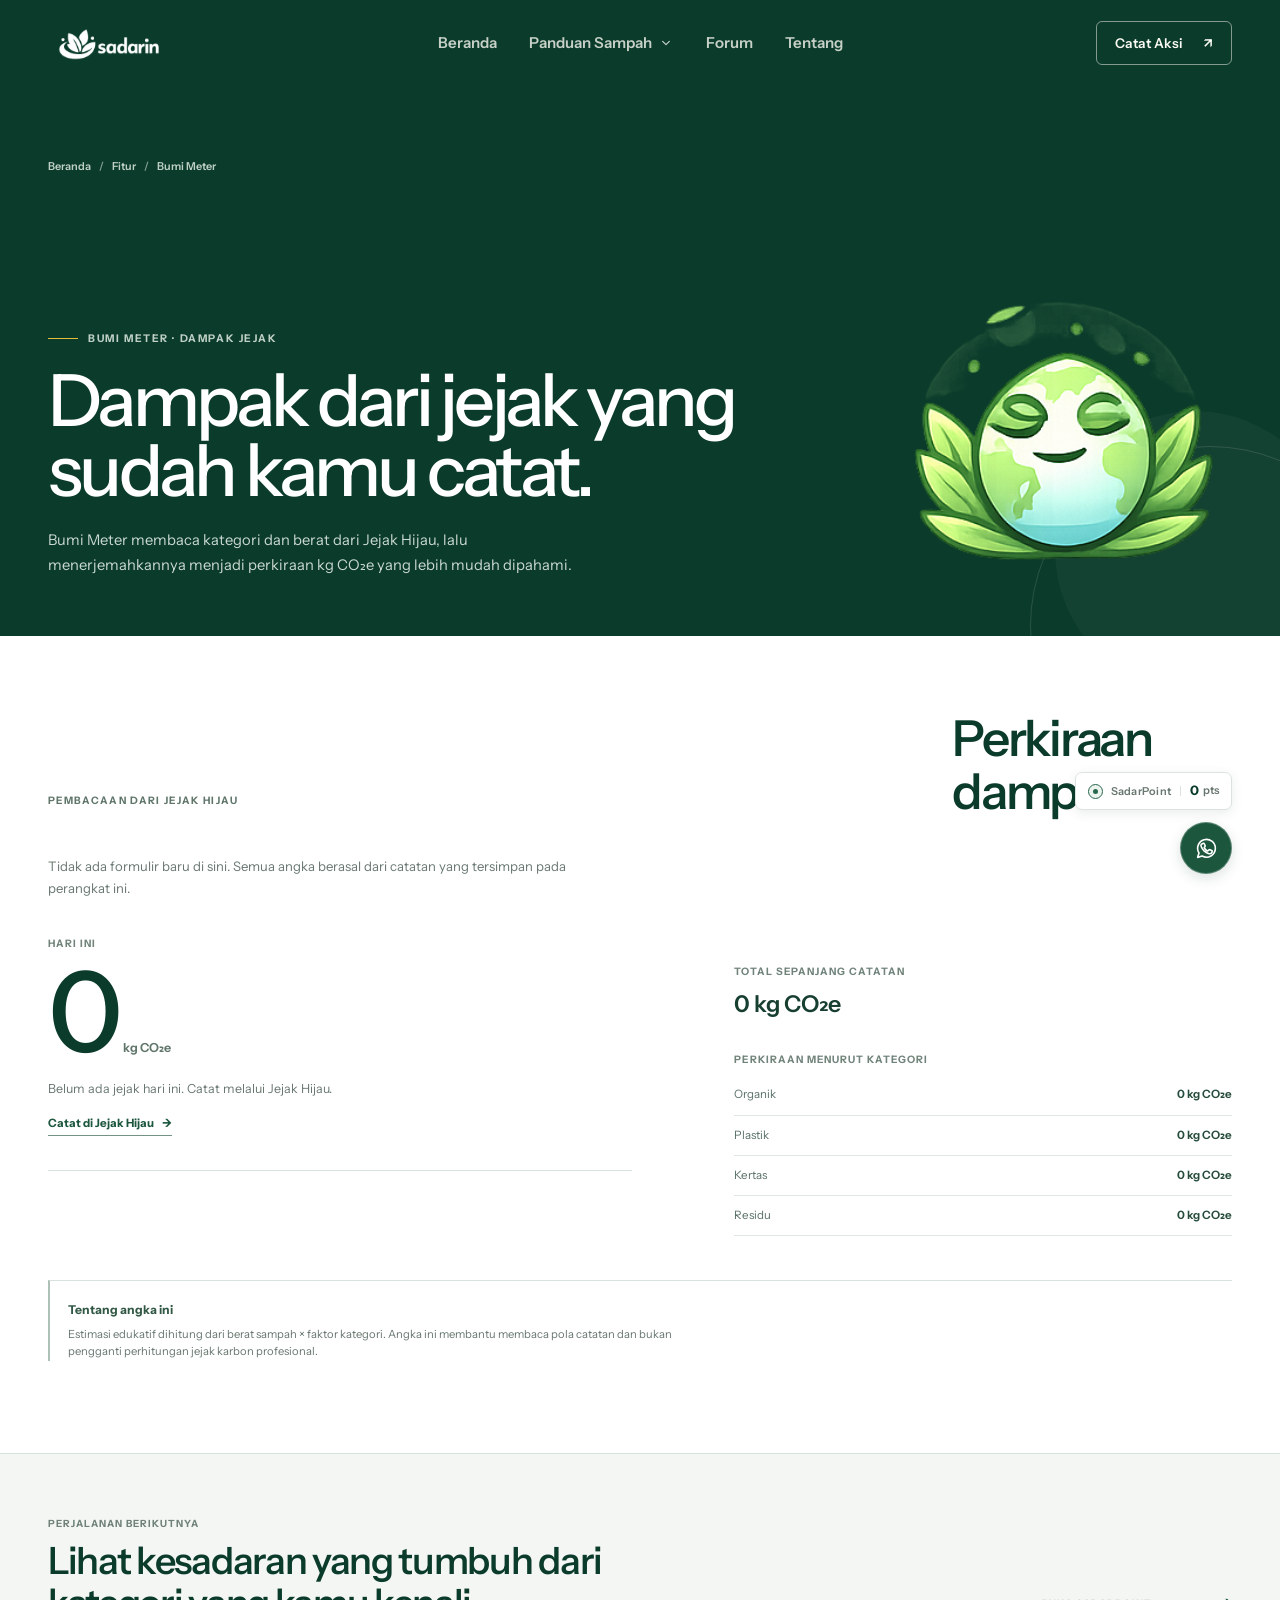
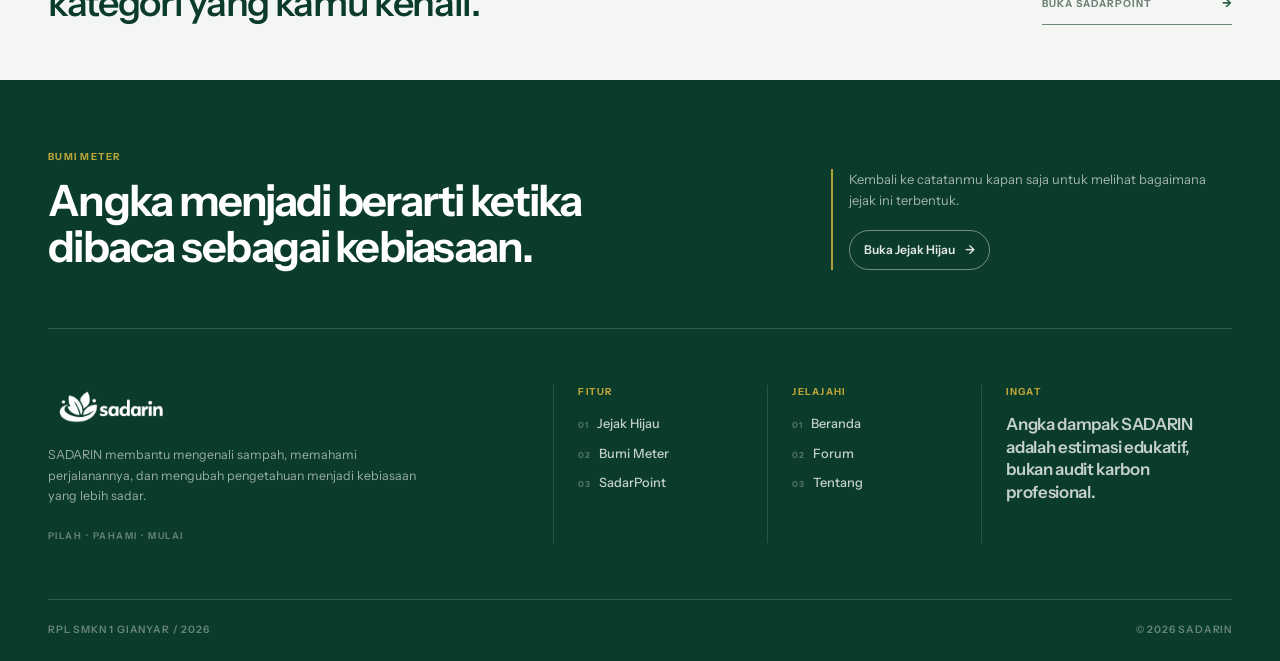
==== bumi-meter.html @ d73882b1 "update 85%" ====
<!DOCTYPE html>
<html lang="id">
<head>
  <meta charset="UTF-8">
  <meta name="viewport" content="width=device-width, initial-scale=1.0">
  <meta name="description" content="Lihat perkiraan dampak emisi dari jejak sampah yang sudah kamu catat di SADARIN.">
  <title>Bumi Meter — SADARIN</title>
  <link rel="preconnect" href="https://fonts.googleapis.com"><link rel="preconnect" href="https://fonts.gstatic.com" crossorigin>
  <link href="https://fonts.googleapis.com/css2?family=Instrument+Sans:wght@400;500;600;700&display=swap" rel="stylesheet">
  <link rel="stylesheet" href="css/style.css?v=20260828"><link rel="stylesheet" href="css/fitur.css?v=20260828"><link rel="icon" href="assets/logo/logo-sadarin.svg">
</head>
<body class="feature-page feature-page--bumi">
  <a class="feature-skip-link" href="#feature-content">Lewati ke ringkasan Bumi Meter</a>
  <header class="site-header" id="siteHeader">
    <svg class="nav-icon-sprite" aria-hidden="true">
      <symbol id="icon-organic" viewBox="0 0 24 24"><path d="M19.5 4.5C13 4.8 7.8 7.1 5.7 11.1c-1.7 3.2-.6 6.8 2.4 7.8 3.2 1.1 6.1-.8 7.1-4.1.8-2.7 1.9-5.7 4.3-10.3Z"/><path d="M4.8 20c2.7-4.8 5.8-7.8 10.2-9.7"/></symbol><symbol id="icon-plastic" viewBox="0 0 24 24"><path d="M9.5 3h5M10 3v3.8L8 9.5v9A2.5 2.5 0 0 0 10.5 21h3a2.5 2.5 0 0 0 2.5-2.5v-9l-2-2.7V3"/><path d="M8 12h8M8 17h8"/></symbol><symbol id="icon-paper" viewBox="0 0 24 24"><path d="M6 3.5h8l4 4V21H6Z"/><path d="M14 3.5V8h4M9 12h6M9 15.5h6"/></symbol><symbol id="icon-residue" viewBox="0 0 24 24"><path d="M9.5 5.5 8 3h8l-1.5 2.5M8.7 8h6.6c2.2 2.8 3.2 5.6 3.2 8.3 0 3.1-2.2 4.7-6.5 4.7s-6.5-1.6-6.5-4.7C5.5 13.6 6.5 10.8 8.7 8Z"/><path d="M8.2 8h7.6"/></symbol>
    </svg>
    <div class="nav-container"><a href="index.html" class="site-logo" aria-label="SADARIN — Beranda"><img src="assets/logo/logo-sadarin.svg" alt="SADARIN"></a><nav class="desktop-nav" aria-label="Navigasi utama"><a href="index.html">Beranda</a><div class="nav-guide-desktop" data-guide-desktop><button class="nav-guide-trigger" type="button" aria-expanded="false" aria-controls="guideMega"><span>Panduan Sampah</span><svg class="nav-guide-chevron" viewBox="0 0 24 24" fill="none" aria-hidden="true"><path d="m7 9.5 5 5 5-5" stroke="currentColor" stroke-width="1.8" stroke-linecap="round" stroke-linejoin="round"/></svg></button><div class="guide-mega" id="guideMega" aria-hidden="true"><div class="guide-mega-inner"><ul class="guide-mega-categories"><li><a href="organik.html" class="guide-mega-item guide-organic"><span class="guide-mega-icon"><svg aria-hidden="true"><use href="#icon-organic"></use></svg></span><span class="guide-mega-copy"><strong>Organik</strong></span><span class="guide-mega-arrow" aria-hidden="true">→</span></a></li><li><a href="plastik.html" class="guide-mega-item guide-plastic"><span class="guide-mega-icon"><svg aria-hidden="true"><use href="#icon-plastic"></use></svg></span><span class="guide-mega-copy"><strong>Plastik</strong></span><span class="guide-mega-arrow" aria-hidden="true">→</span></a></li><li><a href="kertas.html" class="guide-mega-item guide-paper"><span class="guide-mega-icon"><svg aria-hidden="true"><use href="#icon-paper"></use></svg></span><span class="guide-mega-copy"><strong>Kertas</strong></span><span class="guide-mega-arrow" aria-hidden="true">→</span></a></li><li><a href="residu.html" class="guide-mega-item guide-residue"><span class="guide-mega-icon"><svg aria-hidden="true"><use href="#icon-residue"></use></svg></span><span class="guide-mega-copy"><strong>Residu</strong></span><span class="guide-mega-arrow" aria-hidden="true">→</span></a></li></ul></div></div></div><a href="forum.html">Forum</a><a href="tentang.html">Tentang</a></nav><a href="jejak-hijau.html" class="nav-action"><span>Catat Aksi</span><span aria-hidden="true">↗</span></a><button class="menu-toggle" type="button" aria-label="Buka menu" aria-expanded="false" aria-controls="mobileNav"><span></span><span></span><span></span></button></div>
    <nav class="mobile-nav" id="mobileNav" aria-label="Navigasi mobile" aria-hidden="true"><button class="mobile-nav-backdrop" type="button" aria-label="Tutup menu"></button><div class="mobile-nav-panel" tabindex="-1"><div class="mobile-nav-meta"><span>Menu</span><span>Pilih tujuan</span></div><div class="mobile-nav-links"><a href="index.html"><small>01</small><span>Beranda</span></a><div class="mobile-guide"><button class="mobile-guide-trigger" type="button" aria-expanded="false" aria-controls="mobileGuidePanel"><small>02</small><span>Panduan Sampah</span><svg viewBox="0 0 24 24" fill="none" aria-hidden="true"><path d="m7 9.5 5 5 5-5" stroke="currentColor" stroke-width="1.8" stroke-linecap="round" stroke-linejoin="round"/></svg></button><div class="mobile-guide-panel" id="mobileGuidePanel" aria-hidden="true"><a href="organik.html"><span class="mobile-guide-icon"><svg aria-hidden="true"><use href="#icon-organic"></use></svg></span><span class="mobile-guide-name">Organik<small>Kembali ke tanah</small></span><span aria-hidden="true">→</span></a><a href="plastik.html"><span class="mobile-guide-icon"><svg aria-hidden="true"><use href="#icon-plastic"></use></svg></span><span class="mobile-guide-name">Plastik<small>Bersihkan sebelum dipilah</small></span><span aria-hidden="true">→</span></a><a href="kertas.html"><span class="mobile-guide-icon"><svg aria-hidden="true"><use href="#icon-paper"></use></svg></span><span class="mobile-guide-name">Kertas<small>Jaga tetap kering</small></span><span aria-hidden="true">→</span></a><a href="residu.html"><span class="mobile-guide-icon"><svg aria-hidden="true"><use href="#icon-residue"></use></svg></span><span class="mobile-guide-name">Residu<small>Pilihan pembuangan terakhir</small></span><span aria-hidden="true">→</span></a></div></div><a href="forum.html"><small>03</small><span>Forum</span></a><a href="tentang.html"><small>04</small><span>Tentang</span></a></div><a href="jejak-hijau.html" class="mobile-nav-action"><span>Catat aksi</span><span aria-hidden="true">↗</span></a><div class="mobile-nav-footer" aria-hidden="true"><span>Pilah · Pahami · Bertindak</span><span>SADARIN / 2026</span></div></div></nav>
  </header>

  <main id="feature-content">
    <section class="feature-hero bumi-hero" aria-labelledby="page-title"><div class="feature-hero__container"><nav class="feature-breadcrumb" aria-label="Breadcrumb"><ol><li><a href="index.html">Beranda</a></li><li><a href="index.html#fitur-sadarin">Fitur</a></li><li aria-current="page">Bumi Meter</li></ol></nav><div class="bumi-hero__grid"><div class="feature-hero__content"><span class="feature-identity">Bumi Meter · Dampak jejak</span><h1 id="page-title">Dampak dari jejak yang sudah kamu catat.</h1><p class="feature-hero__lead">Bumi Meter membaca kategori dan berat dari Jejak Hijau, lalu menerjemahkannya menjadi perkiraan kg CO₂e yang lebih mudah dipahami.</p></div><div class="bumi-hero__earth" aria-hidden="true"><img src="assets/images/features/bumi-meter.png" alt=""></div></div></div></section>
    <section class="feature-main" aria-labelledby="reading-title"><div class="feature-main__container"><header class="journal-intro"><span class="feature-section-label">Pembacaan dari Jejak Hijau</span><h2 class="feature-section-title" id="reading-title">Perkiraan dampakmu</h2><p class="feature-section-copy">Tidak ada formulir baru di sini. Semua angka berasal dari catatan yang tersimpan pada perangkat ini.</p></header><div class="bumi-reading"><div class="bumi-reading__today"><span>Hari ini</span><div class="bumi-reading__number"><strong data-co2-today>0</strong><small>kg CO₂e</small></div><p data-bumi-state>Belum ada jejak hari ini.</p><a href="jejak-hijau.html" data-bumi-empty-link>Catat di Jejak Hijau <span aria-hidden="true">→</span></a></div><div class="bumi-reading__details"><div class="bumi-reading__lifetime"><span>Total sepanjang catatan</span><strong><span data-co2-lifetime>0</span> kg CO₂e</strong></div><div class="bumi-breakdown"><span>Perkiraan menurut kategori</span><ul data-co2-breakdown></ul></div></div></div><aside class="bumi-method-note"><strong>Tentang angka ini</strong><p>Estimasi edukatif dihitung dari berat sampah × faktor kategori. Angka ini membantu membaca pola catatan dan bukan pengganti perhitungan jejak karbon profesional.</p></aside></div></section>
    <section class="feature-closing" aria-labelledby="closing-title"><div class="feature-closing__container"><div><span>Perjalanan berikutnya</span><h2 id="closing-title">Lihat kesadaran yang tumbuh dari kategori yang kamu kenali.</h2></div><a href="sadarpoint.html"><span>Buka SadarPoint</span><b aria-hidden="true">→</b></a></div></section>
  </main>
  <footer class="site-footer"><div class="site-footer__container"><div class="site-footer__message"><div><span class="site-footer__label">Bumi Meter</span><h2>Angka menjadi berarti ketika dibaca sebagai kebiasaan.</h2></div><div class="site-footer__message-copy"><p>Kembali ke catatanmu kapan saja untuk melihat bagaimana jejak ini terbentuk.</p><a href="jejak-hijau.html"><span>Buka Jejak Hijau</span><span aria-hidden="true">→</span></a></div></div><div class="site-footer__grid"><div class="site-footer__brand"><img src="assets/logo/logo-sadarin.svg" alt="SADARIN"><p>SADARIN membantu mengenali sampah, memahami perjalanannya, dan mengubah pengetahuan menjadi kebiasaan yang lebih sadar.</p></div><nav class="site-footer__column" aria-label="Fitur SADARIN"><span class="site-footer__label">Fitur</span><a href="jejak-hijau.html">Jejak Hijau</a><a href="bumi-meter.html" aria-current="page">Bumi Meter</a><a href="sadarpoint.html">SadarPoint</a></nav><nav class="site-footer__column" aria-label="Jelajahi SADARIN"><span class="site-footer__label">Jelajahi</span><a href="index.html">Beranda</a><a href="forum.html">Forum</a><a href="tentang.html">Tentang</a></nav><div class="site-footer__context"><span class="site-footer__label">Ingat</span><p>Angka dampak SADARIN adalah estimasi edukatif, bukan audit karbon profesional.</p></div></div><div class="site-footer__bottom"><span>RPL SMKN 1 GIANYAR / 2026</span><span>© 2026 SADARIN</span></div></div></footer>
  <div class="floating-actions"><div class="floating-score"><span class="floating-score__mark" aria-hidden="true"></span><span class="floating-score__name">SadarPoint</span><strong class="floating-score__value" data-sadarpoint-value>0</strong><span class="floating-score__unit">pts</span></div><a href="https://wa.me/6285180676238" rel="noopener" target="_blank" class="floating-whatsapp" aria-label="WhatsApp SADARIN — nomor belum tersedia" aria-disabled="true" title="Nomor WhatsApp SADARIN belum tersedia"><span class="floating-whatsapp__label">Tanya SADARIN</span><svg viewBox="0 0 24 24" aria-hidden="true"><path d="M20.5 11.8a8.5 8.5 0 0 1-12.7 7.4l-4.3 1.3 1.3-4.2a8.5 8.5 0 1 1 15.7-4.5Z"/><path d="M8.1 7.5c.2-.4.4-.5.8-.5h.5c.2 0 .4.1.5.4l.8 2c.1.3.1.5-.1.7l-.7.8c-.2.2-.1.4 0 .6.7 1.2 1.7 2.2 3 2.8.2.1.4.1.6-.1l.9-1c.2-.2.4-.2.7-.1l2 .9c.3.1.4.3.4.5 0 .6-.3 1.5-.8 2-.6.5-1.4.7-2.2.5-1.3-.3-2.9-1-4.6-2.5-1.4-1.3-2.4-2.8-2.9-4.1-.4-1-.4-1.8-.1-2.4Z"/></svg></a></div>
  <script src="js/index.js?v=20260828"></script><script src="js/sadarin.js?v=20260828"></script>
</body>
</html>
---- css/style.css ----
:root {
  --green-950: #0b3b2b;
  --green-900: #123e2c;
  --green-800: #1b563d;
  --green-700: #28684c;
  --green-soft: #668574;
  --paper: #f6f7f3;
  --surface: #ffffff;
  --ink: #17211b;
  --muted: #68776f;
  --line: #dce3de;
  --yellow: #e2be38;
  --container: 1320px;
  --side-gap: 20px;
  --header-height: 76px;
  --ease: cubic-bezier(.22, .61, .36, 1);
  --ease-out: cubic-bezier(.22, 1, .36, 1);
  --font-sadarin: "Instrument Sans", sans-serif;
}

/* =========================================================
   RESET / BASE
========================================================= */
*,
*::before,
*::after {
  box-sizing: border-box;
  margin: 0;
  padding: 0;
}

html {
  scroll-behavior: smooth;
  scroll-padding-top: calc(var(--header-height) + 20px);
}

body {
  min-width: 0;
  background: var(--surface);
  color: var(--ink);
  font-family: var(--font-sadarin);
  line-height: 1.5;
}

body.menu-open {
  overflow: hidden;
}

img {
  display: block;
  max-width: 100%;
}

svg {
  display: block;
}

a {
  color: inherit;
  text-decoration: none;
}

button {
  color: inherit;
  font: inherit;
}

button,
a {
  -webkit-tap-highlight-color: transparent;
}

button:focus-visible,
a:focus-visible {
  outline: 2px solid var(--yellow);
  outline-offset: 4px;
}

#realitas-sampah,
#fitur-sadarin,
#tentang-sadarin,
#panduan-sampah,
#forum-sadarin,
#faq,
#organik,
#plastik,
#kertas,
#residu {
  scroll-margin-top: calc(var(--header-height) + 20px);
}

/* =========================================================
   NAVIGATION
========================================================= */
.site-header {
  --header-surface: transparent;
  position: fixed;
  inset: 0 0 auto;
  z-index: 30;
  width: 100%;
  background: var(--header-surface);
  border-bottom: 2px solid transparent;
  box-shadow: none;
  color: #fbfaf4;
  transition: background-color 400ms var(--ease-out), border-color 400ms var(--ease-out), box-shadow 400ms var(--ease-out), color 400ms var(--ease-out);
}

.site-header.is-scrolled {
  --header-height: 68px;
  --header-surface: #ffff;
  border-bottom-color: rgba(11, 59, 43, 0.593) ;
  box-shadow: 0 5px 20px rgba(11, 59, 43, 0.849);
  color: var(--green-950);
}

.nav-container {
  position: relative;
  z-index: 2;
  display: flex;
  align-items: center;
  justify-content: space-between;
  width: min(calc(100% - (var(--side-gap) * 2)), var(--container));
  height: var(--header-height);
  margin-inline: auto;
  transition: height 400ms var(--ease-out);
}

.nav-icon-sprite {
  position: absolute;
  width: 0;
  height: 0;
  overflow: hidden;
}

.nav-icon-sprite symbol {
  fill: none;
  stroke: currentColor;
  stroke-width: 1.7;
  stroke-linecap: round;
  stroke-linejoin: round;
}

.site-logo {
  display: inline-flex;
  align-items: center;
  width: 106px;
  flex: 0 0 auto;
}

.site-logo img {
  width: 100%;
  height: auto;
  filter: brightness(0) invert(1);
  transition: filter 400ms var(--ease-out);
}

.site-header.is-scrolled .site-logo img {
  filter: none;
}

.desktop-nav,
.nav-action,
.nav-guide-desktop {
  display: none;
}

.menu-toggle {
  position: relative;
  display: block;
  width: 44px;
  height: 44px;
  padding: 0;
  border: 0;
  background: transparent;
  color: #fbfaf4;
  cursor: pointer;
  transition: color 400ms var(--ease-out);
}

.menu-toggle span {
  position: absolute;
  top: 50%;
  right: 0;
  display: block;
  width: 25px;
  height: 1.5px;
  background: currentColor;
  border-radius: 2px;
  transform-origin: center;
  transition: opacity 180ms ease, transform 360ms var(--ease-out), width 260ms var(--ease-out);
}

.site-header.is-scrolled .menu-toggle {
  color: var(--green-950);
}

.menu-toggle span:first-child {
  transform: translateY(-7px);
}

.menu-toggle span:nth-child(2) {
  width: 18px;
  transform: translateY(-.75px);
}

.menu-toggle span:last-child {
  transform: translateY(5.5px);
}

.site-header.is-menu-open .menu-toggle span:first-child {
  transform: translateY(-.75px) rotate(45deg);
}

.site-header.is-menu-open .menu-toggle span:nth-child(2) {
  width: 25px;
  opacity: 0;
  transform: translateY(-.75px) scaleX(.35);
}

.site-header.is-menu-open .menu-toggle span:last-child {
  transform: translateY(-.75px) rotate(-45deg);
}

/* =========================================================
   MOBILE NAVIGATION
========================================================= */
.mobile-nav {
  position: fixed;
  inset: var(--header-height) 0 0;
  z-index: 1;
  display: grid;
  grid-template-columns: minmax(0, 1fr);
  visibility: hidden;
  pointer-events: none;
  transition: visibility 0s linear 420ms;
}

.mobile-nav.open {
  visibility: visible;
  pointer-events: auto;
  transition-delay: 0s;
}

.mobile-nav-backdrop {
  position: absolute;
  inset: 0;
  width: 100%;
  height: 100%;
  padding: 0;
  border: 0;
  background: rgba(7, 29, 21, .28);
  opacity: 0;
  cursor: default;
  transition: opacity 360ms ease;
}

.mobile-nav.open .mobile-nav-backdrop {
  opacity: 1;
}

.mobile-nav-panel {
  position: relative;
  z-index: 1;
  display: flex;
  flex-direction: column;
  width: 100%;
  height: 100%;
  margin-left: auto;
  padding: 22px var(--side-gap) max(20px, env(safe-area-inset-bottom));
  overflow-y: auto;
  overscroll-behavior: contain;
  background: var(--green-950);
  color: #fff;
  opacity: 0;
  transform: translateY(-8px);
  transition: opacity 260ms ease, transform 360ms var(--ease-out);
}

.mobile-nav.open .mobile-nav-panel {
  opacity: 1;
  transform: translateY(0);
}

.mobile-nav-meta,
.mobile-nav-links > a,
.mobile-guide,
.mobile-nav-action,
.mobile-nav-footer {
  opacity: 0;
  transform: translateY(-5px);
  transition: opacity 180ms ease, transform 280ms var(--ease-out);
}

.mobile-nav.open .mobile-nav-meta,
.mobile-nav.open .mobile-nav-links > a,
.mobile-nav.open .mobile-guide,
.mobile-nav.open .mobile-nav-action,
.mobile-nav.open .mobile-nav-footer {
  opacity: 1;
  transform: translateY(0);
}

.mobile-nav.open .mobile-nav-meta { transition-delay: 70ms; }
.mobile-nav.open .mobile-nav-links > a:nth-child(1) { transition-delay: 100ms; }
.mobile-nav.open .mobile-guide { transition-delay: 130ms; }
.mobile-nav.open .mobile-nav-links > a:nth-child(3) { transition-delay: 160ms; }
.mobile-nav.open .mobile-nav-links > a:nth-child(4) { transition-delay: 190ms; }
.mobile-nav.open .mobile-nav-action { transition-delay: 220ms; }
.mobile-nav.open .mobile-nav-footer { transition-delay: 250ms; }

.mobile-nav-meta {
  display: flex;
  justify-content: space-between;
  gap: 20px;
  padding-bottom: 17px;
  border-bottom: 1px solid rgba(255, 255, 255, .16);
  color: rgba(255, 255, 255, .55);
  font-size: .625rem;
  font-weight: 600;
  letter-spacing: .14em;
  text-transform: uppercase;
}

.mobile-nav-links {
  margin-top: 10px;
}

.mobile-nav-links > a,
.mobile-guide-trigger {
  display: grid;
  grid-template-columns: 34px minmax(0, 1fr) auto;
  align-items: center;
  width: 100%;
  min-height: 54px;
  padding: 8px 0;
  border: 0;
  border-bottom: 1px solid rgba(255, 255, 255, .15);
  background: transparent;
  color: #fff;
  text-align: left;
}

.mobile-nav-links > a {
  transition: color 180ms ease, border-color 180ms ease;
}

.mobile-nav-links > a:hover,
.mobile-nav-links > a:focus-visible {
  border-bottom-color: rgba(255, 255, 255, .36);
  color: var(--yellow);
}

.mobile-nav-links > a.active {
  border-bottom-color: rgba(255, 255, 255, .34);
}

.mobile-nav-links > a.active small {
  color: var(--yellow);
}

.mobile-nav-links small,
.mobile-guide-trigger > small {
  color: rgba(255, 255, 255, .48);
  font-size: .625rem;
  font-weight: 600;
  letter-spacing: .08em;
}

.mobile-nav-links > a > span,
.mobile-guide-trigger > span {
  font-size: clamp(1.05rem, 4.8vw, 1.25rem);
  font-weight: 500;
  letter-spacing: -.025em;
}

.mobile-guide-trigger {
  cursor: pointer;
}

.mobile-guide-trigger > svg {
  width: 18px;
  height: 18px;
  color: rgba(255, 255, 255, .68);
  transition: transform 220ms var(--ease-out);
}

.mobile-guide.is-open .mobile-guide-trigger > svg {
  transform: rotate(180deg);
}

.mobile-guide-panel {
  max-height: 0;
  overflow: hidden;
  opacity: 0;
  visibility: hidden;
  transform: translateY(-6px);
  transition: max-height 380ms var(--ease-out), opacity 240ms ease, transform 380ms var(--ease-out), visibility 0s linear 380ms;
}

.mobile-guide.is-open .mobile-guide-panel {
  max-height: 304px;
  opacity: 1;
  visibility: visible;
  transform: translateY(0);
  transition-delay: 0s;
}

.mobile-guide-panel > a {
  display: grid;
  grid-template-columns: 22px minmax(0, 1fr) auto;
  align-items: center;
  gap: 12px;
  min-height: 58px;
  padding: 8px 0 8px 34px;
  border-bottom: 1px solid rgba(255, 255, 255, .11);
  color: #fff;
}

.mobile-guide-icon {
  display: inline-flex;
  width: 22px;
  height: 22px;
  color: var(--yellow);
}

.mobile-guide-icon svg {
  width: 22px;
  height: 22px;
  fill: none;
  stroke: currentColor;
  stroke-width: 1.7;
  stroke-linecap: round;
  stroke-linejoin: round;
}

.mobile-guide-name {
  display: flex;
  flex-direction: column;
  gap: 2px;
  font-size: .9rem;
  font-weight: 600;
}

.mobile-guide-name small {
  color: rgba(255, 255, 255, .52);
  font-size: .7rem;
  font-weight: 400;
  letter-spacing: 0;
}

.mobile-guide-panel > a > span:last-child {
  color: rgba(255, 255, 255, .44);
  font-size: .8rem;
  transition: transform 180ms ease;
}

.mobile-guide-panel > a:hover > span:last-child {
  transform: translateX(3px);
}

.mobile-nav-action {
  display: flex;
  align-items: center;
  justify-content: space-between;
  gap: 20px;
  min-height: 48px;
  margin-top: 18px;
  padding: 0 0 8px;
  border-bottom: 1px solid rgba(255, 255, 255, .42);
  font-size: .9rem;
  font-weight: 600;
}

.mobile-nav-action span:last-child {
  transition: transform 200ms var(--ease-out);
}

.mobile-nav-action:hover span:last-child,
.mobile-nav-action:focus-visible span:last-child {
  transform: translate(2px, -2px);
}

.mobile-nav-footer {
  display: flex;
  justify-content: space-between;
  gap: 18px;
  margin-top: auto;
  padding-top: 24px;
  color: rgba(255, 255, 255, .42);
  font-size: .59rem;
  font-weight: 600;
  letter-spacing: .11em;
  text-transform: uppercase;
}

/* =========================================================
   HERO
========================================================= */
.hero {
  position: relative;
  isolation: isolate;
  width: 100%;
  overflow: hidden;
  background: var(--green-950);
  color: #fbfaf4;
}

.hero-swiper {
  width: 100%;
  overflow: hidden;
  background: var(--green-950);
}

.hero-swiper .swiper-wrapper {
  align-items: stretch;
}

.hero-slide {
  position: relative;
  isolation: isolate;
  width: 100%;
  height: auto;
  min-height: clamp(760px, 92svh, 900px);
  overflow: hidden;
  background: var(--green-950);
}

.hero-slide::after {
  content: "";
  position: absolute;
  inset: 0;
  z-index: 1;
  background:
    linear-gradient(180deg, rgba(7, 31, 22, .68) 0%, rgba(7, 31, 22, .32) 28%, rgba(7, 31, 22, .28) 62%, rgba(7, 31, 22, .76) 100%),
    linear-gradient(90deg, rgba(7, 31, 22, .74) 0%, rgba(7, 31, 22, .48) 58%, rgba(7, 31, 22, .24) 100%);
  pointer-events: none;
}

.hero-container {
  position: static;
  display: flex;
  flex-direction: column;
  align-items: flex-start;
  width: min(calc(100% - (var(--side-gap) * 2)), var(--container));
  min-height: clamp(760px, 92svh, 900px);
  margin-inline: auto;
  padding: calc(var(--header-height) + 28px) 0 154px;
}

.hero-content {
  position: relative;
  z-index: 2;
  display: flex;
  flex-direction: column;
  align-items: flex-start;
  width: min(100%, 520px);
  min-width: 0;
  margin-top: clamp(10px, 3.5svh, 34px);
}

.hero-kicker {
  display: flex;
  align-items: center;
  gap: 11px;
  margin-bottom: 14px;
  color: rgba(251, 250, 244, .74);
  font-size: .68rem;
  font-weight: 600;
  letter-spacing: .045em;
}

.hero-kicker > span:first-child {
  color: rgba(251, 250, 244, .56);
}

.kicker-line {
  width: 34px;
  height: 1px;
  background: rgba(251, 250, 244, .38);
}

.hero-content h1,
.hero-content h2 {
  max-width: 12.5ch;
  color: #fbfaf4;
  font-size: clamp(2.5rem, 11.2vw, 2.75rem);
  font-weight: 500;
  line-height: 1.04;
  letter-spacing: -.035em;
  text-wrap: balance;
}

.hero-slide--02 .hero-content h2 {
  max-width: 13.5ch;
  font-size: clamp(2.5rem, 10.7vw, 2.68rem);
}

.hero-content p {
  max-width: 39ch;
  margin-top: 16px;
  color: rgba(251, 250, 244, .78);
  font-size: .84rem;
  line-height: 1.58;
}

.primary-button {
  display: inline-flex;
  align-items: center;
  gap: 20px;
  width: fit-content;
  min-height: 44px;
  margin-top: 20px;
  padding: 0 17px;
  border-radius: 6px;
  background: #fbfaf4;
  color: var(--green-950);
  font-size: .75rem;
  font-weight: 600;
  transition: background-color 220ms ease, color 220ms ease, transform 260ms var(--ease-out);
}

.primary-button:hover {
  background: #eef1e9;
  color: var(--green-800);
  transform: translateY(-2px);
}

.hero-media {
  position: absolute;
  inset: 0;
  width: 100%;
  height: 100%;
}

.media-frame {
  position: relative;
  width: 100%;
  height: 100%;
}

.media-frame img {
  position: absolute;
  inset: 0;
  z-index: 0;
  width: 100%;
  max-width: none;
  height: 100%;
  object-fit: cover;
  background: #d7ddd9;
}

.hero-slide--01 .media-frame img {
  object-position: 66% 50%;
}

.hero-slide--02 .media-frame img {
  object-position: 50% 50%;
}

.hero-slide--03 .media-frame img {
  object-position: 42% 50%;
}

.media-frame figcaption {
  position: absolute;
  z-index: 2;
  inset: auto var(--side-gap) 84px;
  display: grid;
  grid-template-columns: 24px minmax(0, 1fr);
  align-items: flex-start;
  gap: 9px;
  width: min(460px, calc(100% - (var(--side-gap) * 2)));
  padding-top: 11px;
  border-top: 1px solid rgba(251, 250, 244, .26);
  color: rgba(251, 250, 244, .66);
  font-size: .68rem;
  line-height: 1.45;
}

.caption-index {
  color: rgba(251, 250, 244, .92);
  font-size: .62rem;
  font-weight: 600;
  letter-spacing: .04em;
}

.hero-swiper .hero-kicker,
.hero-swiper .hero-content h1,
.hero-swiper .hero-content h2,
.hero-swiper .hero-content p,
.hero-swiper .primary-button {
  opacity: 0;
  transform: translateY(10px);
  transition: opacity 480ms ease, transform 600ms var(--ease-out);
}

.hero-swiper .hero-content h1,
.hero-swiper .hero-content h2 {
  transition-delay: 60ms;
}

.hero-swiper .hero-content p {
  transition-delay: 110ms;
}

.hero-swiper .primary-button {
  transition-delay: 160ms;
}

.hero-swiper .swiper-slide-active .hero-kicker,
.hero-swiper .swiper-slide-active .hero-content h1,
.hero-swiper .swiper-slide-active .hero-content h2,
.hero-swiper .swiper-slide-active .hero-content p,
.hero-swiper .swiper-slide-active .primary-button {
  opacity: 1;
  transform: translateY(0);
}

.hero-controller-inner {
  display: grid;
  grid-template-columns: auto minmax(0, 1fr);
  align-items: center;
  gap: 18px;
  width: min(calc(100% - (var(--side-gap) * 2)), var(--container));
  min-height: 66px;
  margin-inline: auto;
  border-top: 1px solid rgba(251, 250, 244, .26);
}

.hero-controller {
  position: absolute;
  inset: auto 0 0;
  z-index: 4;
  color: #fbfaf4;
}

.hero-arrows {
  display: flex;
  align-items: center;
  gap: 8px;
}

.hero-prev,
.hero-next {
  display: grid;
  place-items: center;
  width: 34px;
  height: 34px;
  padding: 0;
  border: 1px solid rgba(251, 250, 244, .42);
  border-radius: 3px;
  background: transparent;
  color: #fbfaf4;
  cursor: pointer;
  transition: color 200ms ease, background-color 200ms ease, border-color 200ms ease;
}

.hero-prev:hover,
.hero-next:hover {
  background: #fbfaf4;
  border-color: #fbfaf4;
  color: var(--green-950);
}

.hero-counter {
  display: flex;
  align-items: baseline;
  justify-content: center;
  gap: 4px;
  min-width: 48px;
  color: #fbfaf4;
  font-size: .75rem;
  font-weight: 600;
  text-align: center;
}

.hero-current,
.hero-total {
  font-variant-numeric: tabular-nums;
}

.hero-counter-separator,
.hero-total {
  color: rgba(251, 250, 244, .54);
}

.hero-progress {
  width: 100%;
  height: 1px;
  overflow: hidden;
  background: rgba(251, 250, 244, .25);
}

.hero-progress span {
  display: block;
  width: 33.333%;
  height: 100%;
  background: #fbfaf4;
  transform: translateX(0);
  transition: transform 600ms var(--ease-out);
}

.hero-tabs {
  display: none;
}

/* =========================================================
   REALITAS SAMPAH
========================================================= */
.waste-reality {
  position: relative;
  overflow: hidden;
  padding: 64px 0 62px;
  background: var(--green-950);
  color: #f4f7f2;
}

.waste-reality__container {
  width: min(calc(100% - (var(--side-gap) * 2)), var(--container));
  margin-inline: auto;
}

.waste-reality__top {
  margin-bottom: 32px;
}

.waste-reality__side-note {
  color: rgba(255, 255, 255, .48);
  font-size: .625rem;
  font-weight: 700;
  line-height: 1.4;
  letter-spacing: .18em;
  text-align: left;
  text-transform: uppercase;
}

.waste-reality__main {
  display: grid;
  gap: 38px;
}

.waste-reality__heading {
  max-width: 650px;
  color: #f5f7f2;
  font-size: clamp(2.4rem, 10vw, 3.55rem);
  font-weight: 500;
  line-height: 1.02;
  letter-spacing: -.045em;
}

.waste-reality__heading span {
  display: inline-block;
  color: #f1c73b;
}

.waste-reality__intro {
  max-width: 560px;
  margin-bottom: 28px;
  color: rgba(255, 255, 255, .7);
  font-size: .94rem;
  line-height: 1.68;
}

.waste-reality__list {
  border-top: 1px solid rgba(255, 255, 255, .18);
}

.waste-reality__item {
  display: grid;
  grid-template-columns: 32px minmax(0, 1fr) 7px;
  gap: 13px;
  padding: 18px 0 20px;
  border-bottom: 1px solid rgba(255, 255, 255, .18);
}

.waste-reality__item-number {
  padding-top: 5px;
  color: rgba(255, 255, 255, .4);
  font-size: .625rem;
  font-weight: 700;
  letter-spacing: .1em;
}

.waste-reality__item-content h3 {
  margin-bottom: 6px;
  color: #fff;
  font-size: 1.24rem;
  font-weight: 500;
  line-height: 1.15;
  letter-spacing: -.02em;
}

.waste-reality__item-content p {
  max-width: 500px;
  color: rgba(255, 255, 255, .6);
  font-size: .8rem;
  line-height: 1.66;
}

.waste-reality__item-mark {
  width: 6px;
  height: 6px;
  margin-top: 7px;
  border-radius: 50%;
  background: #f1c73b;
}

.waste-reality__bottom {
  display: flex;
  flex-direction: column;
  gap: 20px;
  margin-top: 38px;
  padding-top: 18px;
  border-top: 1px solid rgba(255, 255, 255, .12);
}

.waste-reality__bottom > p {
  max-width: 420px;
  color: rgba(255, 255, 255, .45);
  font-size: .75rem;
  line-height: 1.62;
}

.waste-reality__next {
  display: inline-flex;
  align-items: center;
  gap: 11px;
  width: fit-content;
  color: #fff;
  font-size: .7rem;
  font-weight: 700;
  letter-spacing: .04em;
}

.waste-reality__next-line {
  width: 26px;
  height: 1px;
  background: rgba(255, 255, 255, .4);
  transition: width 220ms ease, background-color 220ms ease;
}

.waste-reality__next svg {
  width: 17px;
  height: 17px;
  transition: transform 220ms ease;
}

.waste-reality__next:hover .waste-reality__next-line {
  width: 40px;
  background: #f1c73b;
}

.waste-reality__next:hover svg {
  transform: translateX(3px);
}

.waste-reality [data-reveal] {
  opacity: 0;
  transform: translateY(18px);
  transition: opacity 580ms var(--ease-out), transform 580ms var(--ease-out);
}

.waste-reality [data-reveal].is-visible {
  opacity: 1;
  transform: translateY(0);
}

/* =========================================================
   SADARIN TOOLS
========================================================= */
.sadarin-tools {
  padding: 72px 0 76px;
  background: #fff;
  color: var(--green-950);
}

.sadarin-tools__container {
  width: min(calc(100% - (var(--side-gap) * 2)), var(--container));
  margin-inline: auto;
}

.sadarin-tools__header {
  margin-bottom: 42px;
}

.sadarin-tools__eyebrow {
  display: flex;
  align-items: center;
  gap: 11px;
  margin-bottom: 14px;
  color: var(--green-700);
  font-size: .7rem;
  font-weight: 600;
  letter-spacing: .08em;
  text-transform: uppercase;
}

.sadarin-tools__eyebrow-line {
  width: 32px;
  height: 1px;
  background: #ccd8d2;
}

.sadarin-tools__intro {
  display: block;
}

.sadarin-tools__intro h2 {
  max-width: 720px;
  color: var(--ink);
  font-size: clamp(2rem, 9vw, 3rem);
  font-weight: 700;
  line-height: 1.06;
  letter-spacing: -.045em;
}

.sadarin-tools__intro h2 span {
  display: block;
  color: var(--green-700);
}

.sadarin-tools__intro p {
  max-width: 570px;
  margin-top: 20px;
  color: var(--muted);
  font-size: .93rem;
  line-height: 1.7;
}

.sadarin-tools__grid {
  display: grid;
  grid-template-columns: 1fr;
  gap: 14px;
}

.sadarin-tool-card {
  display: flex;
  flex-direction: column;
  min-height: 278px;
  padding: 22px;
  border: 1px solid #d8e2dc;
  border-radius: 18px;
  outline: 2px solid transparent;
  outline-offset: 3px;
  background: #fcfdfb;
  transition: border-color 280ms var(--ease-out), background-color 280ms var(--ease-out), outline-color 180ms ease;
}


.sadarin-tool-card__visual {
  display: grid;
  place-items: center;
  width: 78px;
  height: 78px;
  flex: 0 0 78px;
  margin-bottom: 24px;
  overflow: hidden;
  border-radius: 14px;
  background: #f0f5f1;
}

.sadarin-tool-card--primary .sadarin-tool-card__visual {
  background: rgba(255, 255, 255, .86);
}

.sadarin-tool-card__image {
  display: block;
  width: auto;
  max-width: 66px;
  height: auto;
  max-height: 60px;
  object-fit: contain;
  filter: saturate(.88) contrast(.97);
}

.sadarin-tool-card__image--chart {
  max-width: 64px;
  max-height: 57px;
}

.sadarin-tool-card__image--earth {
  max-width: 63px;
  max-height: 58px;
}

.sadarin-tool-card__body h3 {
  margin-bottom: 10px;
  color: #123e2e;
  font-size: 1.5rem;
  font-weight: 600;
  line-height: 1.12;
  letter-spacing: -.03em;
}

.sadarin-tool-card__description {
  max-width: 360px;
  color: #596f66;
  font-size: .82rem;
  line-height: 1.62;
}

.sadarin-tool-card__action {
  display: flex;
  align-items: center;
  gap: 8px;
  margin-top: auto;
  padding-top: 22px;
  color: #0d5844;
  font-size: .72rem;
  font-weight: 700;
}

.sadarin-tool-card__action-arrow {
  display: inline-block;
  font-size: 1rem;
  line-height: 1;
  transition: transform 280ms var(--ease-out);
}

.sadarin-tool-card:focus-visible {
  border-color: #91aa9f;
  outline-color: rgba(31, 115, 87, .34);
}

/* =========================================================
   ABOUT SADARIN
========================================================= */
.about-sadarin {
  position: relative;
  padding: 80px 0 88px;
  border-top: 1px solid #dfe5df;
  background: #ffff;
  color: var(--green-950);
}

.about-sadarin__container {
  width: min(calc(100% - (var(--side-gap) * 2)), 1180px);
  margin-inline: auto;
}

.about-sadarin__meta {
  display: flex;
  align-items: center;
  gap: 16px;
  margin-bottom: 30px;
}

.about-sadarin__meta::before {
  content: "";
  width: 36px;
  height: 1px;
  flex: 0 0 36px;
  background: #afbeb5;
}

.about-sadarin__meta-note {
  display: block;
  color: #8b9b94;
  font-size: .58rem;
  font-weight: 700;
  letter-spacing: .15em;
  line-height: 1.5;
}

.about-sadarin__intro {
  max-width: 900px;
  margin-bottom: 44px;
}

.about-sadarin__small-title {
  display: block;
  margin-bottom: 15px;
  color: #4f7164;
  font-size: .64rem;
  font-weight: 700;
  letter-spacing: .15em;
}

.about-sadarin__intro h2 {
  color: #103e2e;
  font-size: clamp(2.15rem, 9.5vw, 3.25rem);
  font-weight: 560;
  line-height: 1.04;
  letter-spacing: -.048em;
}

.about-sadarin__intro > p {
  max-width: 680px;
  margin-top: 22px;
  color: #60736a;
  font-size: .92rem;
  line-height: 1.72;
}

.about-sadarin__layout {
  display: grid;
  gap: 50px;
}

.about-sadarin__media {
  position: relative;
  min-width: 0;
  padding-top: 25px;
}

.about-sadarin__media-index {
  position: absolute;
  top: 0;
  left: 0;
  color: #6f857b;
  font-size: .58rem;
  font-weight: 700;
  letter-spacing: .16em;
}

.about-sadarin__media-shape {
  position: absolute;
  top: 10px;
  right: -10px;
  width: 68%;
  height: 78%;
  border: 1px solid #b9cec2;
  background: #dce9e1;
  transform: rotate(1.25deg);
  pointer-events: none;
}

.about-sadarin__video {
  position: relative;
  z-index: 1;
  width: 100%;
  aspect-ratio: 16 / 9;
  overflow: hidden;
  border: 1px solid rgba(11, 59, 43, .14);
  border-radius: 4px;
  background: var(--green-950);
  box-shadow: 0 16px 34px rgba(17, 54, 40, .1);
}

.about-sadarin__video iframe,
.about-sadarin__video img {
  display: block;
  width: 100%;
  height: 100%;
  border: 0;
  object-fit: cover;
}

.about-sadarin__video-info {
  position: relative;
  z-index: 1;
  display: flex;
  align-items: flex-start;
  justify-content: space-between;
  gap: 20px;
  padding-top: 17px;
  border-bottom: 1px solid #d4ded7;
  padding-bottom: 17px;
}

.about-sadarin__video-info > div {
  max-width: 260px;
}

.about-sadarin__video-label {
  display: block;
  margin-bottom: 5px;
  color: #4b7161;
  font-size: .55rem;
  font-weight: 700;
  letter-spacing: .14em;
}

.about-sadarin__video-info p {
  color: #6a7b73;
  font-size: .72rem;
  line-height: 1.52;
}

.about-sadarin__youtube {
  display: inline-flex;
  align-items: center;
  gap: 7px;
  flex: 0 0 auto;
  color: #0d4a38;
  font-size: .65rem;
  font-weight: 700;
}

.about-sadarin__youtube svg {
  width: 15px;
  height: 15px;
  transition: transform 200ms ease;
}

.about-sadarin__youtube:hover svg {
  transform: translate(2px, -2px);
}

.about-sadarin__content {
  min-width: 0;
}

.about-sadarin__copy {
  padding-top: 22px;
  border-top: 1px solid #cdd9d2;
}

.about-sadarin__description {
  max-width: 580px;
  margin-bottom: 15px;
  color: #586c63;
  font-size: .91rem;
  line-height: 1.76;
}

.about-sadarin__note {
  margin-top: 28px;
  padding: 3px 0 3px 20px;
  border-left: 3px solid var(--yellow);
}

.about-sadarin__note span {
  display: block;
  color: #6a8176;
  font-size: .58rem;
  font-weight: 700;
  letter-spacing: .13em;
  text-transform: uppercase;
}

.about-sadarin__note p {
  max-width: 430px;
  margin-top: 8px;
  color: #173f31;
  font-size: clamp(1.35rem, 6vw, 1.8rem);
  font-weight: 520;
  line-height: 1.18;
  letter-spacing: -.035em;
}

.about-sadarin__purpose {
  margin-top: 36px;
}

.about-sadarin__purpose h3 {
  max-width: 460px;
  margin-bottom: 20px;
  color: #153f31;
  font-size: .98rem;
  font-weight: 650;
  line-height: 1.42;
}

.about-sadarin__purpose-grid {
  display: grid;
  grid-template-columns: 1fr;
  border-top: 1px solid #cad7cf;
}

.about-sadarin__purpose-item {
  display: grid;
  grid-template-columns: 42px minmax(0, 1fr);
  align-items: start;
  gap: 14px;
  padding: 17px 0 18px;
  border-bottom: 1px solid #cad7cf;
}

.about-sadarin__purpose-item > span {
  padding-top: 3px;
  color: #789087;
  font-size: .59rem;
  font-weight: 700;
  letter-spacing: .08em;
}

.about-sadarin__purpose-item div {
  display: grid;
  gap: 4px;
}

.about-sadarin__purpose-item strong {
  color: #234b3d;
  font-size: .95rem;
  font-weight: 650;
}

.about-sadarin__purpose-item small {
  color: #75867e;
  font-size: .72rem;
  line-height: 1.45;
}

.about-sadarin__action {
  margin-top: 26px;
}

.about-sadarin__button {
  display: inline-flex;
  align-items: center;
  justify-content: space-between;
  gap: 24px;
  min-width: 214px;
  min-height: 48px;
  padding: 0 17px;
  border: 1px solid var(--green-950);
  border-radius: 4px;
  background: var(--green-950);
  color: #fff;
  font-size: .7rem;
  font-weight: 700;
  transition: background-color 200ms ease, color 200ms ease;
}

.about-sadarin__button svg {
  width: 17px;
  height: 17px;
  transition: transform 200ms ease;
}

.about-sadarin__button:hover {
  background: transparent;
  color: var(--green-950);
}

.about-sadarin__button:hover svg {
  transform: translateX(3px);
}

/* Reference-led About layout: familiar typography, simple content, restrained shapes. */
.about-sadarin {
  isolation: isolate;
  overflow: hidden;
  padding: 78px 0 86px;
  background: #fff;
}

.about-sadarin__container {
  position: relative;
  z-index: 1;
}

.about-sadarin__layout {
  gap: 54px;
}

.about-sadarin__media {
  padding: 18px 16px 0 18px;
}

.about-sadarin__media-shape {
  top: 0;
  right: auto;
  left: 0;
  width: 76%;
  height: 88%;
  border: 0;
  border-radius: 58px 58px 18px 58px;
  background: var(--green-soft);
  transform: none;
}

.about-sadarin__image-frame {
  position: relative;
  z-index: 1;
  aspect-ratio: 16 / 9;
  overflow: hidden;
  border-radius: 48px 48px 16px 48px;
  background: var(--green-soft);
}

.about-sadarin__image-frame img,
.about-sadarin__image-frame iframe {
  display: block;
  width: 100%;
  height: 100%;
  border: 0;
}

.about-sadarin__image-frame img {
  object-fit: cover;
  object-position: 48% 52%;
}

.about-sadarin__media figcaption {
  position: relative;
  z-index: 1;
  max-width: 390px;
  margin-top: 14px;
  color: var(--muted);
  font-size: .72rem;
  line-height: 1.58;
}

.about-sadarin__content {
  align-self: center;
}

.about-sadarin__small-title {
  margin-bottom: 13px;
  color: var(--green-700);
  font-size: .7rem;
  font-weight: 600;
  letter-spacing: .08em;
}

.about-sadarin__content h2 {
  max-width: 680px;
  color: var(--ink);
  font-size: clamp(2rem, 9vw, 3rem);
  font-weight: 700;
  line-height: 1.02;
  letter-spacing: -.045em;
}

.about-sadarin__description {
  max-width: 680px;
  margin: 22px 0 0;
  color: var(--muted);
  font-size: .93rem;
  line-height: 1.68;
}

.about-sadarin__purpose {
  margin-top: 30px;
}

.about-sadarin__purpose h3 {
  max-width: 620px;
  margin-bottom: 18px;
  color: var(--ink);
  font-size: clamp(1.2rem, 5vw, 1.48rem);
  font-weight: 700;
  line-height: 1.28;
  letter-spacing: -.025em;
}

.about-sadarin__purpose-grid {
  gap: 12px;
  border: 0;
}

.about-sadarin__purpose-item {
  grid-template-columns: 32px minmax(0, 1fr);
  align-items: center;
  gap: 12px;
  padding: 9px 0;
  border: 0;
}

.about-sadarin__purpose-item > span {
  display: grid;
  place-items: center;
  width: 28px;
  height: 28px;
  padding: 0;
  border-radius: 50%;
  background: var(--yellow);
  color: var(--green-950);
  font-size: .52rem;
  font-weight: 800;
  letter-spacing: 0;
}

.about-sadarin__purpose-item strong {
  color: var(--ink);
  font-size: .95rem;
  font-weight: 700;
}

.about-sadarin__action {
  margin-top: 28px;
}

.about-sadarin__button {
  min-width: 190px;
  min-height: 48px;
  border-radius: 999px;
  font-size: .76rem;
}

.about-sadarin__decoration {
  position: absolute;
  z-index: -1;
  right: -78px;
  bottom: 28px;
  width: 142px;
  height: 260px;
  border-radius: 260px 0 0 260px;
  background: var(--green-soft);
  pointer-events: none;
}

/* =========================================================
   PANDUAN SAMPAH
========================================================= */
.waste-guide {

  --guide-ink: var(--ink);
  --guide-muted: var(--muted);
  --guide-line: rgba(23, 33, 27, .13);
  --guide-green: var(--green-700);
  padding: 72px 0 76px;
  background: var(--guide-bg);
}

.waste-guide__container {
  width: min(calc(100% - (var(--side-gap) * 2)), 1180px);
  margin-inline: auto;
}

.waste-guide__head {
  display: grid;
  gap: 24px;
  padding-top: 16px;
  border-top: 1px solid var(--guide-line);
}

.waste-guide__eyebrow {
  display: flex;
  align-items: center;
  gap: 11px;
  margin-bottom: 18px;
  color: var(--guide-green);
  font-size: .7rem;
  font-weight: 600;
  letter-spacing: .08em;
  text-transform: uppercase;
}

.waste-guide__eyebrow span:first-child {
  color: var(--guide-muted);
}

.waste-guide__heading h2 {
  max-width: 590px;
  color: var(--guide-ink);
  font-size: clamp(2rem, 9vw, 3rem);
  font-weight: 700;
  line-height: 1.02;
  letter-spacing: -.045em;
}

.waste-guide__heading h2 span {
  color: var(--guide-green);
}

.waste-guide__intro {
  max-width: 520px;
}

.waste-guide__intro > p {
  color: var(--guide-muted);
  font-size: .93rem;
  line-height: 1.68;
}

.waste-guide__grid {
  display: grid;
  grid-template-columns: repeat(2, minmax(0, 1fr));
  gap: 10px;
  margin-top: 36px;
}

.waste-guide__card {
  position: relative;
  display: block;
  min-width: 0;
  aspect-ratio: 2 / 3;
  border-radius: 14px;
  color: #fff;
  overflow: hidden;
  isolation: isolate;
  background: var(--green-900);
}

.waste-guide__card::before,
.waste-guide__card::after {
  content: "";
  position: absolute;
  inset: 0;
  pointer-events: none;
}

.waste-guide__card::before {
  z-index: 1;
  background: linear-gradient(180deg, rgba(5, 25, 18, .02) 30%, rgba(5, 25, 18, .82) 100%);
}

.waste-guide__card::after {
  z-index: 2;
  background: var(--green-800);
  transform: translateY(101%);
  transition: transform 440ms cubic-bezier(.22, .72, .18, 1);
}

.waste-guide__image {
  width: 100%;
  height: 100%;
  object-fit: cover;
  transition: transform 440ms cubic-bezier(.22, .72, .18, 1);
}

.waste-guide__card--organic .waste-guide__image {
  object-position: 54% 62%;
}

.waste-guide__card--plastic .waste-guide__image {
  object-position: 50% 52%;
}

.waste-guide__card--paper .waste-guide__image {
  object-position: 88% 50%;
}

.waste-guide__card--residue .waste-guide__image {
  object-position: 52% 52%;
}

.waste-guide__icon {
  position: absolute;
  z-index: 3;
  top: 12px;
  left: 12px;
  display: grid;
  place-items: center;
  width: 34px;
  height: 34px;
  border: 1px solid rgba(255, 255, 255, .58);
  border-radius: 9px;
  background: rgba(250, 252, 248, .9);
  color: var(--green-900);
}

.waste-guide__icon svg {
  width: 18px;
  height: 18px;
  fill: none;
  stroke: currentColor;
  stroke-width: 1.7;
  stroke-linecap: round;
  stroke-linejoin: round;
}

.waste-guide__card-content {
  position: absolute;
  z-index: 3;
  inset: auto 12px 13px;
}

.waste-guide__card-content h3 {
  font-size: clamp(1.08rem, 5.1vw, 1.35rem);
  font-weight: 700;
  line-height: 1.08;
  letter-spacing: -.025em;
  transition: transform 400ms cubic-bezier(.22, .72, .18, 1);
}

.waste-guide__summary {
  display: flex;
  align-items: flex-end;
  justify-content: space-between;
  gap: 7px;
  margin-top: 6px;
  transition: opacity 220ms var(--ease), transform 300ms var(--ease-out);
}

.waste-guide__summary p {
  max-width: 105px;
  color: rgba(255, 255, 255, .82);
  font-size: .68rem;
  font-weight: 500;
  line-height: 1.3;
}

.waste-guide__summary span {
  flex: 0 0 auto;
  color: rgba(255, 255, 255, .88);
  font-size: .95rem;
}

.waste-guide__detail {
  position: absolute;
  inset: auto 0 0;
  visibility: hidden;
  opacity: 0;
  transform: translateY(10px);
  transition:
    opacity 250ms var(--ease-out),
    transform 340ms var(--ease-out),
    visibility 0s linear 440ms;
}

.waste-guide__detail p {
  color: rgba(255, 255, 255, .8);
  font-size: .78rem;
  line-height: 1.48;
}

.waste-guide__detail > span {
  display: inline-flex;
  align-items: center;
  gap: 8px;
  margin-top: 16px;
  color: #fff;
  font-size: .76rem;
  font-weight: 600;
}

.waste-guide__detail b {
  font-size: .95rem;
  font-weight: 500;
}

.waste-guide__footer {
  display: flex;
  flex-direction: column;
  align-items: flex-start;
  gap: 14px;
  padding-top: 20px;
  border-top: 1px solid var(--guide-line);
}

.waste-guide__footer p {
  color: var(--guide-muted);
  font-size: .8rem;
  line-height: 1.58;
}

.waste-guide__all {
  display: inline-flex;
  align-items: center;
  gap: 11px;
  color: var(--guide-ink);
  font-size: .82rem;
  font-weight: 600;
}

.waste-guide__all span:last-child {
  color: var(--guide-green);
  transition: transform 180ms ease;
}

/* =========================================================
   FORUM SADARIN
========================================================= */
.forum-preview {
  padding: 74px 0 80px;
  overflow: hidden;
  background: #fbfcf9;
}

.forum-preview__container {
  width: min(calc(100% - (var(--side-gap) * 2)), 1180px);
  margin-inline: auto;
}

.forum-preview__head {
  display: grid;
  gap: 24px;
  padding-top: 16px;
  border-top: 1px solid rgba(23, 33, 27, .13);
}

.forum-preview__eyebrow,
.faq__eyebrow {
  display: flex;
  align-items: center;
  gap: 11px;
  margin-bottom: 18px;
  color: var(--green-700);
  font-size: .7rem;
  font-weight: 600;
  letter-spacing: .08em;
  text-transform: uppercase;
}

.forum-preview__eyebrow span:first-child,
.faq__eyebrow span:first-child {
  color: var(--muted);
}

.forum-preview__heading h2,
.faq__heading h2 {
  color: var(--ink);
  font-size: clamp(2rem, 9vw, 3rem);
  font-weight: 700;
  line-height: 1.02;
  letter-spacing: -.045em;
}

.forum-preview__heading h2 {
  max-width: 660px;
}

.forum-preview__heading h2 br {
  display: none;
}

.forum-preview__heading h2 span,
.faq__heading h2 span {
  color: var(--green-700);
}

.forum-preview__intro {
  display: flex;
  align-items: flex-end;
  justify-content: space-between;
  gap: 22px;
  max-width: 540px;
}

.forum-preview__intro p {
  max-width: 440px;
  color: var(--muted);
  font-size: .93rem;
  line-height: 1.68;
}

.forum-preview__controls {
  display: none;
  flex: 0 0 auto;
  align-items: center;
  gap: 8px;
}

.forum-preview__arrow {
  display: grid;
  place-items: center;
  width: 42px;
  height: 42px;
  border: 1px solid rgba(23, 33, 27, .18);
  border-radius: 50%;
  background: transparent;
  color: var(--green-800);
  cursor: pointer;
  transition: border-color 260ms var(--ease), background-color 260ms var(--ease), color 260ms var(--ease), opacity 260ms var(--ease);
}

.forum-preview__arrow svg {
  width: 18px;
  height: 18px;
  fill: none;
  stroke: currentColor;
  stroke-width: 1.6;
  stroke-linecap: round;
  stroke-linejoin: round;
}

.forum-preview__arrow:hover {
  border-color: var(--green-700);
  background: var(--green-700);
  color: #fff;
}

.forum-preview__arrow.swiper-button-disabled {
  opacity: .28;
  cursor: default;
}

.forum-preview__arrow.swiper-button-disabled:hover {
  border-color: rgba(23, 33, 27, .18);
  background: transparent;
  color: var(--green-800);
}

.forum-swiper {
  margin-top: 38px;
  overflow: visible;
}

.forum-article {
  height: auto;
}

.forum-article__link {
  display: flex;
  height: 100%;
  min-width: 0;
  flex-direction: column;
}

.forum-article__link:focus-visible {
  border-radius: 10px;
}

.forum-article__media {
  aspect-ratio: 4 / 3;
  border-radius: 12px;
  overflow: hidden;
  background: var(--line);
}

.forum-article__media img {
  width: 100%;
  height: 100%;
  object-fit: cover;
  transition: transform 420ms cubic-bezier(.22, .72, .18, 1);
}

.forum-article:nth-child(1) .forum-article__media img {
  object-position: 50% 57%;
}

.forum-article:nth-child(2) .forum-article__media img {
  object-position: 50% 46%;
}

.forum-article:nth-child(3) .forum-article__media img {
  object-position: 50% 58%;
}

.forum-article:nth-child(4) .forum-article__media img {
  object-position: 50% 48%;
}

.forum-article:nth-child(5) .forum-article__media img {
  object-position: 64% 53%;
  transform: scale(1.04);
}

.forum-article:nth-child(6) .forum-article__media img {
  object-position: 66% 50%;
}

.forum-article__meta {
  display: grid;
  grid-template-columns: 34px minmax(0, 1fr);
  gap: 12px;
  margin-top: 18px;
  padding-top: 12px;
  border-top: 1px solid rgba(23, 33, 27, .14);
  color: var(--green-700);
  font-size: .68rem;
  font-weight: 600;
  letter-spacing: .09em;
  text-transform: uppercase;
}

.forum-article__meta span:first-child {
  color: var(--muted);
}

.forum-article h3 {
  margin-top: 14px;
  color: var(--ink);
  font-size: clamp(1.18rem, 5.3vw, 1.42rem);
  font-weight: 700;
  line-height: 1.17;
  letter-spacing: -.03em;
  transition: color 300ms var(--ease);
}

.forum-article p {
  margin-top: 12px;
  color: var(--muted);
  font-size: .82rem;
  line-height: 1.62;
}

.forum-article__cta {
  display: inline-flex;
  align-items: center;
  gap: 9px;
  width: fit-content;
  margin-top: auto;
  padding-top: 18px;
  color: var(--green-800);
  font-size: .8rem;
  font-weight: 600;
}

.forum-article__cta b {
  font-size: .95rem;
  font-weight: 500;
  transition: transform 300ms var(--ease-out);
}

.forum-preview__footer {
  display: flex;
  flex-direction: column;
  align-items: flex-start;
  gap: 14px;
  margin-top: 44px;
  padding-top: 20px;
  border-top: 1px solid rgba(23, 33, 27, .13);
}

.forum-preview__footer > span {
  color: var(--muted);
  font-size: .8rem;
  line-height: 1.58;
}

.forum-preview__footer a {
  display: inline-flex;
  align-items: center;
  gap: 11px;
  color: var(--ink);
  font-size: .82rem;
  font-weight: 600;
}

.forum-preview__footer a span:last-child {
  color: var(--green-700);
  transition: transform 300ms var(--ease-out);
}

@media (min-width: 768px) {
  .forum-preview {
    padding: 90px 0 94px;
  }

  .forum-preview__head {
    grid-template-columns: minmax(0, 1.15fr) minmax(280px, .85fr);
    align-items: end;
    gap: 48px;
  }

  .forum-preview__controls {
    display: flex;
  }

  .forum-preview__heading h2 br {
    display: block;
  }

  .forum-swiper {
    margin-top: 50px;
  }

  .forum-preview__footer {
    flex-direction: row;
    align-items: center;
    justify-content: space-between;
    margin-top: 52px;
  }
}

@media (min-width: 1024px) {
  .forum-preview {
    padding: 104px 0 108px;
  }

  .forum-preview__head {
    grid-template-columns: minmax(0, 1.2fr) minmax(320px, .8fr);
    gap: 72px;
  }

  .forum-preview__heading h2 {
    font-size: clamp(3.15rem, 4.2vw, 3.6rem);
  }

  .forum-swiper {
    margin-top: 56px;
  }

  .forum-article h3 {
    font-size: clamp(1.3rem, 1.7vw, 1.58rem);
  }
}

@media (hover: hover) and (pointer: fine) {
  .forum-article__link:hover .forum-article__media img {
    transform: scale(1.022);
  }

  .forum-article:nth-child(5) .forum-article__link:hover .forum-article__media img {
    transform: scale(1.062);
  }

  .forum-article__link:hover h3 {
    color: var(--green-700);
  }

  .forum-article__link:hover .forum-article__cta b,
  .forum-preview__footer a:hover span:last-child {
    transform: translateX(4px);
  }
}

/* Reference-led Forum preview: centered entry, CTA, then three cards. */
.forum-preview {
  padding: 76px 0 86px;
  background: #f8faf6;
}

.forum-preview__container {
  display: flex;
  flex-direction: column;
}

.forum-preview__head {
  display: block;
  order: 1;
  max-width: 760px;
  margin-inline: 0;
  padding-top: 0;
  border-top: 0;
  text-align: left;
}

.forum-preview__eyebrow {
  justify-content: flex-start;
  margin-bottom: 14px;
}

.forum-preview__heading h2 {
  max-width: 720px;
  font-size: clamp(2.1rem, 10vw, 3rem);
  line-height: 1.06;
}

.forum-preview__heading h2 br {
  display: block;
}

.forum-preview__intro {
  display: block;
  max-width: 560px;
  margin: 18px 0 0;
}

.forum-preview__intro p {
  max-width: none;
  font-size: .9rem;
}

.forum-preview__controls {
  display: none;
}

.forum-preview__footer {
  order: 2;
  align-items: center;
  margin-top: 28px;
  padding-top: 0;
  border-top: 0;
  text-align: center;
}

.forum-preview__footer > span {
  max-width: 480px;
}

.forum-preview__footer a {
  min-height: 46px;
  padding: 0 20px;
  border: 1px solid var(--green-800);
  border-radius: 7px;
  background: var(--green-800);
  color: #fff;
  transition: background-color 220ms ease, color 220ms ease, transform 220ms var(--ease-out);
}

.forum-preview__footer a span:last-child {
  color: var(--yellow);
}

.forum-preview__cards {
  order: 3;
  margin-top: 42px;
}

.forum-preview__cards .swiper-wrapper {
  display: grid;
  grid-template-columns: minmax(0, 1fr);
  gap: 22px;
  transform: none !important;
}

.forum-preview__cards .forum-article {
  width: auto !important;
  min-width: 0;
}

.forum-preview__cards .forum-article:nth-child(n+4) {
  display: none;
}

.forum-preview__cards .forum-article__link {
  overflow: hidden;
  border: 1px solid rgba(23, 33, 27, .08);
  border-radius: 14px;
  background: #e7f2ec;
  box-shadow: 0 8px 22px rgba(11, 59, 43, .08);
  transition: transform 280ms var(--ease-out), box-shadow 280ms ease;
}

.forum-preview__cards .forum-article__media {
  aspect-ratio: 4 / 3;
  border-radius: 0;
}

.forum-preview__cards .forum-article__meta {
  grid-template-columns: 28px minmax(0, 1fr);
  margin-top: 0;
  padding: 20px 22px 0;
  border-top: 0;
}

.forum-preview__cards .forum-article h3 {
  margin: 12px 22px 0;
  font-size: clamp(1.25rem, 5.6vw, 1.52rem);
}

.forum-article__author {
  display: block;
  margin: 14px 22px 0;
  color: var(--green-700);
  font-size: .72rem;
  font-weight: 600;
}

.forum-preview__cards .forum-article p {
  margin: 7px 22px 0;
  font-size: .82rem;
}

.forum-preview__cards .forum-article__cta {
  margin: auto 22px 24px;
  padding-top: 20px;
  padding-bottom: 3px;
  border-bottom: 2px solid var(--yellow);
  color: var(--ink);
}

@media (min-width: 640px) {
  .forum-preview__cards .swiper-wrapper {
    grid-template-columns: repeat(2, minmax(0, 1fr));
  }
}

@media (min-width: 768px) {
  .forum-preview {
    padding: 92px 0 100px;
  }

  .forum-preview__footer {
    flex-direction: column;
    justify-content: center;
    margin-top: 30px;
  }

  .forum-preview__cards {
    margin-top: 50px;
  }
}

@media (min-width: 1024px) {
  .forum-preview {
    padding: 106px 0 112px;
  }

  .forum-preview__heading h2 {
    font-size: clamp(3rem, 4vw, 3.5rem);
  }

  .forum-preview__cards .swiper-wrapper {
    grid-template-columns: repeat(3, minmax(0, 1fr));
    gap: 28px;
  }

  .forum-preview__cards .forum-article h3 {
    font-size: clamp(1.3rem, 1.55vw, 1.48rem);
  }
}

@media (hover: hover) and (pointer: fine) {
  .forum-preview__footer a:hover {
    background: transparent;
    color: var(--green-900);
    transform: translateY(-2px);
  }

  .forum-preview__cards .forum-article__link:hover {
    transform: translateY(-5px);
    box-shadow: 0 16px 34px rgba(11, 59, 43, .12);
  }
}

/* =========================================================
   FAQ
========================================================= */
.faq {
  padding: 76px 0 84px;

}

.faq__container {
  width: min(calc(100% - (var(--side-gap) * 2)), 1180px);
  margin-inline: auto;
}

.faq__head {
  display: grid;
  gap: 22px;
  padding-top: 16px;
  border-top: 1px solid rgba(23, 33, 27, .13);
}

.faq__heading h2 {
  max-width: 570px;
}

.faq__head > p {
  max-width: 480px;
  color: var(--muted);
  font-size: .93rem;
  line-height: 1.68;
}

.faq__list {
  margin-top: 42px;
  border-bottom: 1px solid rgba(23, 33, 27, .16);
}

.faq-item {
  border-top: 1px solid rgba(23, 33, 27, .16);
  background: transparent;
  transition: border-color 320ms var(--ease), background-color 320ms var(--ease);
}

.faq-item h3 {
  font: inherit;
}

.faq-item__button {
  display: grid;
  grid-template-columns: 28px minmax(0, 1fr) 28px;
  align-items: start;
  gap: 12px;
  width: 100%;
  min-height: 72px;
  padding: 22px 0;
  border: 0;
  background: transparent;
  color: var(--ink);
  cursor: pointer;
  text-align: left;
}

.faq-item__button:focus-visible {
  outline-offset: 5px;
}

.faq-item__number {
  padding-top: 4px;
  color: var(--muted);
  font-size: .66rem;
  font-weight: 600;
  letter-spacing: .08em;
}

.faq-item__question {
  font-size: clamp(1.02rem, 4.7vw, 1.2rem);
  font-weight: 600;
  line-height: 1.32;
  letter-spacing: -.018em;
}

.faq-item__chevron {
  display: grid;
  place-items: center;
  width: 28px;
  height: 28px;
  border: 1px solid rgba(23, 33, 27, .16);
  border-radius: 50%;
  color: var(--muted);
  transition: border-color 320ms var(--ease), color 320ms var(--ease), transform 360ms var(--ease-out);
}

.faq-item__chevron svg {
  width: 14px;
  height: 14px;
  fill: none;
  stroke: currentColor;
  stroke-width: 1.7;
  stroke-linecap: round;
  stroke-linejoin: round;
}

.faq-item__answer {
  display: grid;
  grid-template-rows: 0fr;
  opacity: 0;
  transition: grid-template-rows 420ms var(--ease-out), opacity 260ms var(--ease);
}

.faq-item__answer > div {
  overflow: hidden;
}

.faq-item__answer p {
  max-width: 720px;
  padding: 0 40px 0;
  color: var(--muted);
  font-size: .84rem;
  line-height: 1.72;
  transform: translateY(-6px);
  transition: padding-bottom 420ms var(--ease-out), transform 360ms var(--ease-out);
}

.faq-item.is-open {
  border-top-color: rgba(40, 104, 76, .55);
  background: rgba(255, 255, 255, .48);
}

.faq-item.is-open .faq-item__question {
  color: var(--green-800);
}

.faq-item.is-open .faq-item__chevron {
  border-color: var(--green-700);
  color: var(--green-700);
  transform: rotate(180deg);
}

.faq-item.is-open .faq-item__answer {
  grid-template-rows: 1fr;
  opacity: 1;
}

.faq-item.is-open .faq-item__answer p {
  padding-bottom: 24px;
  transform: translateY(0);
}

@media (min-width: 768px) {
  .faq {
    padding: 92px 0 102px;
  }

  .faq__head {
    grid-template-columns: minmax(0, 1.15fr) minmax(280px, .85fr);
    align-items: end;
    gap: 48px;
  }

  .faq__list {
    margin-top: 58px;
  }

  .faq-item__button {
    grid-template-columns: 42px minmax(0, 1fr) 34px;
    gap: 18px;
    min-height: 84px;
    padding: 27px 4px;
  }

  .faq-item__question {
    font-size: 1.18rem;
  }

  .faq-item__answer p {
    padding-left: 64px;
  }

  .faq-item.is-open .faq-item__answer p {
    padding-bottom: 30px;
  }
}

@media (min-width: 1024px) {
  .faq {
    padding: 106px 0 118px;
  }

  .faq__head {
    grid-template-columns: minmax(0, 1.2fr) minmax(320px, .8fr);
    gap: 72px;
  }

  .faq__heading h2 {
    font-size: clamp(3.15rem, 4.2vw, 3.6rem);
  }

  .faq__list {
    margin-top: 66px;
  }

  .faq-item__button {
    grid-template-columns: 54px minmax(0, 1fr) 38px;
    gap: 22px;
    min-height: 94px;
    padding: 31px 8px;
  }

  .faq-item__question {
    font-size: 1.28rem;
  }

  .faq-item__answer p {
    max-width: 780px;
    padding-left: 84px;
    font-size: .88rem;
  }
}

@media (hover: hover) and (pointer: fine) {
  .faq-item:not(.is-open):hover {
    border-top-color: rgba(40, 104, 76, .42);
    background: rgba(255, 255, 255, .3);
  }

  .faq-item:not(.is-open):hover .faq-item__chevron {
    border-color: rgba(40, 104, 76, .5);
    color: var(--green-700);
  }
}

/* =========================================================
   FINAL ACTION
========================================================= */
.final-action {
  position: relative;
  isolation: isolate;
  display: flex;
  align-items: center;
  min-height: 460px;
  overflow: hidden;
  background: var(--green-950);
  color: #fff;
}

.final-action__image,
.final-action__overlay {
  position: absolute;
  inset: 0;
  width: 100%;
  height: 100%;
}

.final-action__image {
  z-index: -2;
  object-fit: cover;
  object-position: 56% center;
  transform: scale(1);
  transition: transform 900ms var(--ease-out);
}

.final-action__overlay {
  z-index: -1;
  background:
    linear-gradient(180deg, rgba(7, 31, 22, .36) 0%, rgba(7, 31, 22, .7) 100%),
    linear-gradient(90deg, rgba(7, 31, 22, .82) 0%, rgba(7, 31, 22, .47) 70%, rgba(7, 31, 22, .32) 100%);
}

.final-action__container {
  display: grid;
  align-items: center;
  gap: 30px;
  width: min(calc(100% - (var(--side-gap) * 2)), var(--container));
  margin-inline: auto;
  padding: 54px 0;
}

.final-action__copy {
  max-width: 620px;
}

.final-action__eyebrow {
  display: flex;
  align-items: center;
  gap: 12px;
  margin-bottom: 25px;
  color: rgba(255, 255, 255, .72);
  font-size: .64rem;
  font-weight: 700;
  letter-spacing: .13em;
  text-transform: uppercase;
}

.final-action__eyebrow span:first-child {
  display: inline-flex;
  align-items: center;
  gap: 12px;
  color: var(--yellow);
}

.final-action__eyebrow span:first-child::after {
  content: "";
  width: 30px;
  height: 1px;
  background: rgba(255, 255, 255, .46);
}

.final-action h2 {
  max-width: 11ch;
  font-size: clamp(2.45rem, 11vw, 3.15rem);
  font-weight: 500;
  line-height: .98;
  letter-spacing: -.055em;
}

.final-action__copy > p {
  max-width: 540px;
  margin-top: 24px;
  color: rgba(255, 255, 255, .74);
  font-size: .88rem;
  line-height: 1.68;
}

.final-action__actions {
  display: grid;
  gap: 10px;
  width: min(100%, 580px);
}

.final-action__button {
  display: flex;
  align-items: center;
  justify-content: space-between;
  gap: 22px;
  min-height: 52px;
  padding: 0 18px;
  border: 1px solid rgba(255, 255, 255, .48);
  border-radius: 5px;
  font-size: .82rem;
  font-weight: 600;
  transition: background-color 220ms ease, border-color 220ms ease, color 220ms ease;
}

.final-action__button--primary {
  border-color: #fff;
  background: #fff;
  color: var(--green-950);
}

.final-action__button--secondary {
  background: rgba(7, 31, 22, .18);
  color: #fff;
}

.final-action__button span:last-child {
  transition: transform 220ms var(--ease-out);
}

.final-action__button:hover span:last-child,
.final-action__button:focus-visible span:last-child {
  transform: translateX(4px);
}

.final-action__button--primary:hover,
.final-action__button--primary:focus-visible {
  border-color: var(--yellow);
  background: var(--yellow);
}

.final-action__button--secondary:hover,
.final-action__button--secondary:focus-visible {
  border-color: rgba(255, 255, 255, .82);
  background: rgba(255, 255, 255, .1);
}

.final-action.is-motion-ready .final-action__image {
  transform: scale(1.03);
}

.final-action.is-motion-ready [data-final-reveal] {
  opacity: 0;
  transform: translateY(10px);
  transition: opacity 520ms ease, transform 620ms var(--ease-out);
}

.final-action.is-visible .final-action__image {
  transform: scale(1);
}

.final-action.is-visible [data-final-reveal] {
  opacity: 1;
  transform: translateY(0);
}

.final-action.is-visible [data-final-reveal]:nth-child(2) { transition-delay: 80ms; }
.final-action.is-visible [data-final-reveal]:nth-child(3) { transition-delay: 140ms; }
.final-action.is-visible .final-action__actions { transition-delay: 210ms; }

/* =========================================================
   TENTANG PAGE HERO
========================================================= */
.about-page-hero {
  display: flex;
  min-height: 620px;
  padding: calc(var(--header-height) + 40px) 0 44px;
  overflow: hidden;
  background: var(--green-950);
  color: #fbfaf4;
}

.about-page-hero__container {
  display: grid;
  align-content: end;
  gap: 34px;
  width: min(calc(100% - (var(--side-gap) * 2)), var(--container));
  margin-inline: auto;
}

.about-page-hero h1 {
  max-width: 660px;
  font-size: clamp(3rem, 11vw, 4.7rem);
  font-weight: 500;
  line-height: .98;
  letter-spacing: -.05em;
}

.about-page-hero__media {
  position: relative;
  min-height: 300px;
  overflow: hidden;
  border: 1px solid rgba(255, 255, 255, .18);
  border-radius: 10px;
}

.about-page-hero__media::after {
  content: "";
  position: absolute;
  inset: 0;
  background: linear-gradient(180deg, rgba(7, 31, 22, .03), rgba(7, 31, 22, .2));
  pointer-events: none;
}

.about-page-hero__media img {
  position: absolute;
  inset: 0;
  width: 100%;
  height: 100%;
  object-fit: cover;
  object-position: center;
}

/* =========================================================
   FOOTER
========================================================= */
.site-footer {
  padding: 0 0 24px;
  background: var(--green-950);
  color: #fff;
}

.site-footer__container {
  width: min(calc(100% - (var(--side-gap) * 2)), var(--container));
  margin-inline: auto;
}

.site-footer__message {
  position: relative;
  display: grid;
  gap: 22px;
  padding: 54px 0 42px;
  border-bottom: 1px solid rgba(255, 255, 255, .17);
}

.site-footer__label {
  display: block;
  margin-bottom: 14px;
  color: rgba(241, 199, 59, .76);
  font-size: .61rem;
  font-weight: 700;
  letter-spacing: .13em;
  text-transform: uppercase;
}

.site-footer__message h2 {
  max-width: 560px;
  font-size: clamp(1.65rem, 7vw, 2.2rem);
  font-weight: 650;
  line-height: 1.06;
  letter-spacing: -.04em;
}

.site-footer__message-copy {
  padding-left: 16px;
  border-left: 2px solid rgba(241, 199, 59, .72);
}

.site-footer__message-copy p {
  max-width: 520px;
  color: rgba(255, 255, 255, .62);
  font-size: .81rem;
  line-height: 1.65;
}

.site-footer__message-copy a,
.site-footer__context a {
  display: inline-flex;
  align-items: center;
  gap: 10px;
  width: fit-content;
  margin-top: 18px;
  color: rgba(255, 255, 255, .88);
  font-size: .76rem;
  font-weight: 600;
  transition: border-color 180ms ease, color 180ms ease;
}

.site-footer__message-copy a {
  min-height: 40px;
  padding: 0 14px;
  border: 1px solid rgba(255, 255, 255, .42);
  border-radius: 999px;
}

.site-footer__context a {
  padding-bottom: 4px;
  border-bottom: 1px solid rgba(255, 255, 255, .42);
}

.site-footer__message-copy a span:last-child,
.site-footer__context a span:last-child {
  transition: transform 200ms var(--ease-out);
}

.site-footer__grid {
  display: grid;
  grid-template-columns: repeat(2, minmax(0, 1fr));
  gap: 38px;
  padding: 44px 0;
  border-bottom: 1px solid rgba(255, 255, 255, .17);
}

.site-footer__brand img {
  width: 116px;
  filter: brightness(0) invert(1);
}

.site-footer__brand p {
  max-width: 370px;
  margin-top: 18px;
  color: rgba(255, 255, 255, .58);
  font-size: .78rem;
  line-height: 1.65;
}

.site-footer__brand,
.site-footer__context {
  grid-column: 1 / -1;
}

.site-footer__brand::after {
  content: "PILAH · PAHAMI · MULAI";
  display: block;
  margin-top: 22px;
  color: rgba(255, 255, 255, .34);
  font-size: .58rem;
  font-weight: 700;
  letter-spacing: .16em;
}

.site-footer__column {
  display: flex;
  flex-direction: column;
  align-items: flex-start;
  gap: 10px;
  counter-reset: footer-link;
}

.site-footer__column .site-footer__label {
  margin-bottom: 5px;
}

.site-footer__column a {
  position: relative;
  width: fit-content;
  color: rgba(255, 255, 255, .76);
  display: inline-flex;
  align-items: baseline;
  gap: 9px;
  font-size: .8rem;
  font-weight: 500;
  transition: color 180ms ease;
}

.site-footer__column a::before {
  content: "0" counter(footer-link);
  counter-increment: footer-link;
  color: rgba(255, 255, 255, .28);
  font-size: .53rem;
  font-weight: 700;
  letter-spacing: .05em;
}

.site-footer__column a::after {
  content: "";
  position: absolute;
  inset: auto 0 -2px;
  height: 1px;
  background: var(--yellow);
  transform: scaleX(0);
  transform-origin: right;
  transition: transform 220ms var(--ease-out);
}

.site-footer__context p {
  max-width: 250px;
  color: rgba(255, 255, 255, .76);
  font-size: 1.05rem;
  font-weight: 600;
  line-height: 1.34;
  letter-spacing: -.02em;
}

.site-footer__bottom {
  display: flex;
  flex-direction: column;
  gap: 8px;
  padding-top: 22px;
  color: rgba(255, 255, 255, .38);
  font-size: .64rem;
  font-weight: 600;
  letter-spacing: .08em;
  text-transform: uppercase;
}

@media (hover: hover) and (pointer: fine) {
  .site-footer__message-copy a:hover,
  .site-footer__context a:hover {
    border-bottom-color: var(--yellow);
    color: var(--yellow);
  }

  .site-footer__message-copy a:hover {
    background: rgba(255, 255, 255, .06);
    border-color: var(--yellow);
  }

  .site-footer__message-copy a:hover span:last-child,
  .site-footer__context a:hover span:last-child {
    transform: translate(3px, -2px);
  }

  .site-footer__column a:hover {
    color: #fff;
  }

  .site-footer__column a:hover::after {
    transform: scaleX(1);
    transform-origin: left;
  }
}

@media (min-width: 768px) {
  .final-action {
    min-height: 500px;
  }

  .final-action__container {
    padding: 62px 0;
  }

  .final-action h2 {
    font-size: clamp(3.25rem, 7vw, 4.45rem);
  }

  .final-action__copy > p {
    font-size: .92rem;
  }

  .final-action__actions {
    grid-template-columns: repeat(2, minmax(0, 1fr));
    max-width: 580px;
  }

  .site-footer {
    padding-top: 0;
  }

  .site-footer__message {
    grid-template-columns: minmax(0, 1.08fr) minmax(280px, .92fr);
    align-items: end;
    gap: 48px;
    padding-top: 62px;
    padding-bottom: 52px;
  }

  .site-footer__message h2 {
    font-size: clamp(2rem, 4vw, 2.65rem);
  }

  .site-footer__grid {
    grid-template-columns: minmax(0, 1.35fr) repeat(2, minmax(110px, .55fr));
    gap: 38px 28px;
    padding: 48px 0;
  }

  .site-footer__context {
    grid-column: 1 / -1;
    padding-top: 8px;
  }

  .site-footer__bottom {
    flex-direction: row;
    align-items: center;
    justify-content: space-between;
  }
}

@media (min-width: 1024px) {
  .final-action {
    min-height: 520px;
    align-items: center;
  }

  .final-action__image {
    object-position: 54% 50%;
  }

  .final-action__overlay {
    background:
      linear-gradient(180deg, rgba(7, 31, 22, .31), rgba(7, 31, 22, .58)),
      linear-gradient(90deg, rgba(7, 31, 22, .86) 0%, rgba(7, 31, 22, .6) 46%, rgba(7, 31, 22, .28) 100%);
  }

  .final-action__container {
    grid-template-columns: minmax(0, 1.45fr) minmax(310px, .55fr);
    align-items: center;
    gap: clamp(60px, 8vw, 130px);
    padding: 66px 0;
  }

  .site-footer__brand {
    grid-column: auto;
  }

  .final-action h2 {
    font-size: clamp(3.75rem, 5vw, 4.65rem);
  }

  .final-action__copy > p {
    max-width: 500px;
  }

  .final-action__actions {
    grid-template-columns: 1fr;
    width: min(100%, 330px);
    margin-left: auto;
  }

  .site-footer {
    padding-top: 0;
  }

  .site-footer__message {
    grid-template-columns: minmax(0, 1.25fr) minmax(360px, .75fr);
    gap: clamp(70px, 9vw, 150px);
    padding-top: 70px;
    padding-bottom: 58px;
  }

  .site-footer__message h2 {
    font-size: 2.7rem;
  }

  .site-footer__grid {
    grid-template-columns: minmax(260px, 1.45fr) minmax(100px, .52fr) minmax(100px, .52fr) minmax(230px, .8fr);
    gap: clamp(28px, 4vw, 70px);
    padding: 56px 0;
  }

  .site-footer__context {
    grid-column: auto;
    padding-top: 0;
  }

  .site-footer__column,
  .site-footer__context {
    padding-left: 24px;
    border-left: 1px solid rgba(255, 255, 255, .13);
  }
}

/* =========================================================
   FLOATING ACTIONS
========================================================= */
.floating-actions {
  position: fixed;
  right: var(--side-gap);
  bottom: max(18px, env(safe-area-inset-bottom));
  z-index: 20;
  display: flex;
  flex-direction: column;
  align-items: flex-end;
  gap: 10px;
  pointer-events: none;
}

.floating-score {
  position: relative;
  display: inline-flex;
  align-items: center;
  min-height: 36px;
  padding: 8px 11px;
  border: 1px solid var(--line);
  border-radius: 7px;
  background: var(--surface);
  box-shadow: 0 3px 12px rgba(11, 59, 43, .09);
  color: var(--green-950);
  cursor: pointer;
  line-height: 1;
  pointer-events: auto;
}

.floating-score:focus-visible {
  outline: 2px solid var(--yellow);
  outline-offset: 3px;
}

.floating-score__mark {
  position: relative;
  width: 15px;
  height: 15px;
  margin-right: 8px;
  flex: 0 0 15px;
  border: 1px solid var(--green-700);
  border-radius: 50%;
  background: #edf3ee;
}

.floating-score__mark::after {
  content: "";
  position: absolute;
  inset: 4px;
  border-radius: 50%;
  background: var(--green-700);
}

.floating-score__name {
  position: absolute;
  width: 1px;
  height: 1px;
  padding: 0;
  overflow: hidden;
  clip: rect(0, 0, 0, 0);
  white-space: nowrap;
  border: 0;
}

.floating-score__value {
  font-size: .82rem;
  font-weight: 700;
}

.floating-score__unit {
  margin-left: 4px;
  color: var(--muted);
  font-size: .69rem;
  font-weight: 600;
}

.floating-score__detail {
  position: absolute;
  right: 0;
  bottom: calc(100% + 10px);
  display: grid;
  width: min(286px, calc(100vw - (var(--side-gap) * 2)));
  padding: 16px;
  border: 1px solid var(--line);
  border-radius: 9px;
  background: var(--surface);
  box-shadow: 0 10px 28px rgba(11, 59, 43, .14);
  line-height: 1.4;
  cursor: default;
}

.floating-score__detail[hidden] {
  display: none;
}

.floating-score__detail > span:first-child {
  color: #71847a;
  font-size: .61rem;
  font-weight: 700;
  letter-spacing: .08em;
  text-transform: uppercase;
}

.floating-score__detail > strong {
  margin-top: 5px;
  color: #173f30;
  font-size: 1.05rem;
  font-weight: 650;
  letter-spacing: -.02em;
}

.floating-score__detail > b {
  margin-top: 2px;
  color: #47675a;
  font-size: .72rem;
  font-weight: 600;
}

.floating-score__progress {
  width: 100%;
  height: 5px;
  overflow: hidden;
  border-radius: 99px;
  background: #dce5df;
}

.floating-score__progress > span {
  display: block;
  width: 0;
  height: 100%;
  border-radius: inherit;
  background: var(--yellow);
  transition: width 360ms var(--ease-out);
}

.floating-score__detail .floating-score__progress {
  margin-top: 12px;
}

.floating-score__detail > p {
  margin-top: 7px;
  color: #687b71;
  font-size: .65rem;
}

.floating-score__detail > small {
  margin-top: 13px;
  padding-top: 11px;
  border-top: 1px solid #e1e8e4;
  color: #3f6554;
  font-size: .64rem;
}

.floating-whatsapp {
  position: relative;
  display: grid;
  place-items: center;
  width: 50px;
  height: 50px;
  border: 1px solid rgba(255, 255, 255, .28);
  border-radius: 50%;
  background: var(--green-800);
  box-shadow: 0 4px 14px rgba(11, 59, 43, .14);
  color: #fff;
  transition: background-color 180ms ease, transform 180ms var(--ease-out);
}

.floating-whatsapp[href] {
  pointer-events: auto;
}

.floating-whatsapp svg {
  width: 25px;
  height: 25px;
  fill: none;
  stroke: currentColor;
  stroke-width: 1.55;
  stroke-linecap: round;
  stroke-linejoin: round;
}

.floating-whatsapp__label {
  position: absolute;
  right: calc(100% + 10px);
  width: max-content;
  padding: 7px 9px;
  border: 1px solid var(--line);
  border-radius: 6px;
  background: var(--surface);
  box-shadow: 0 3px 10px rgba(11, 59, 43, .08);
  color: var(--green-950);
  font-size: .7rem;
  font-weight: 600;
  opacity: 0;
  transform: translateX(4px);
  visibility: hidden;
  transition: opacity 160ms ease, transform 180ms var(--ease-out), visibility 0s linear 180ms;
}

@media (min-width: 768px) {
  .floating-actions {
    bottom: max(26px, env(safe-area-inset-bottom));
    gap: 12px;
  }

  .floating-score {
    min-height: 38px;
    padding-inline: 12px;
  }

  .floating-score__name {
    position: static;
    width: auto;
    height: auto;
    margin-right: 9px;
    padding-right: 9px;
    overflow: visible;
    clip: auto;
    border-right: 1px solid var(--line);
    color: var(--muted);
    font-size: .68rem;
    font-weight: 600;
    letter-spacing: .02em;
    white-space: normal;
  }

  .floating-whatsapp {
    width: 52px;
    height: 52px;
  }
}

@media (hover: hover) and (pointer: fine) {
  .floating-whatsapp[href]:hover,
  .floating-whatsapp[href]:focus-visible {
    background: var(--green-700);
    transform: translateY(-2px);
  }

  .floating-whatsapp[href]:hover .floating-whatsapp__label,
  .floating-whatsapp[href]:focus-visible .floating-whatsapp__label {
    opacity: 1;
    transform: translateX(0);
    visibility: visible;
    transition-delay: 0s;
  }
}

@media (prefers-reduced-motion: reduce) {
  .floating-whatsapp,
  .floating-whatsapp__label {
    transition-duration: .01ms;
  }
}

/* =========================================================
   RESPONSIVE ENHANCEMENTS
========================================================= */
@media (min-width: 600px) {
  .mobile-nav {
    grid-template-columns: minmax(0, 1fr) minmax(360px, 440px);
  }

  .mobile-nav-panel {
    grid-column: 2;
    width: 100%;
    padding: 28px 30px max(24px, env(safe-area-inset-bottom));
    border-left: 1px solid rgba(255, 255, 255, .12);
    box-shadow: -18px 0 48px rgba(5, 24, 17, .16);
    transform: translate3d(18px, 0, 0);
    contain: layout paint;
  }

  .mobile-nav.open .mobile-nav-panel {
    transform: translate3d(0, 0, 0);
  }

  .mobile-nav-meta {
    padding-inline: 4px;
  }

  .mobile-nav-links {
    margin-top: 14px;
  }

  .mobile-nav-links > a,
  .mobile-guide-trigger {
    min-height: 62px;
    padding: 9px 12px;
    border-radius: 6px;
  }

  .mobile-nav-links > a:hover,
  .mobile-nav-links > a:focus-visible,
  .mobile-nav-links > a.active,
  .mobile-guide-trigger:hover,
  .mobile-guide-trigger:focus-visible,
  .mobile-guide.is-open .mobile-guide-trigger {
    background: rgba(255, 255, 255, .055);
  }

  .mobile-guide-panel {
    padding: 2px 0 8px 34px;
  }

  .mobile-guide.is-open .mobile-guide-panel {
    max-height: 336px;
  }

  .mobile-guide-panel > a {
    min-height: 62px;
    margin-top: 7px;
    padding: 8px 11px;
    border: 1px solid rgba(255, 255, 255, .12);
    border-radius: 6px;
    background: rgba(255, 255, 255, .025);
    transition: border-color 180ms ease, background-color 180ms ease;
  }

  .mobile-guide-panel > a:hover,
  .mobile-guide-panel > a:focus-visible {
    border-color: rgba(255, 255, 255, .28);
    background: rgba(255, 255, 255, .06);
  }

  .waste-guide__grid {
    gap: 14px;
  }

  .waste-guide__card {
    aspect-ratio: 5 / 6;
  }
}

@media (min-width: 768px) {
  :root {
    --side-gap: 32px;
  }

  .site-logo {
    width: 110px;
  }

  .about-page-hero {
    min-height: 680px;
    padding-top: calc(var(--header-height) + 52px);
    padding-bottom: 54px;
  }

  .about-page-hero__container {
    grid-template-columns: minmax(240px, .62fr) minmax(0, 1.38fr);
    align-items: end;
    gap: clamp(42px, 6vw, 78px);
  }

  .about-page-hero h1 {
    padding-bottom: 10px;
    font-size: clamp(3.5rem, 6.5vw, 4.7rem);
  }

  .about-page-hero__media {
    min-height: 440px;
  }

  .hero-slide,
  .hero-container {
    min-height: clamp(720px, 88svh, 860px);
  }

  .hero-container {
    padding-top: calc(var(--header-height) + 36px);
    padding-bottom: 164px;
  }

  .hero-content {
    width: min(62vw, 600px);
    margin-top: clamp(18px, 4svh, 48px);
  }

  .hero-content h1,
  .hero-content h2 {
    max-width: 11ch;
    font-size: clamp(3.25rem, 7vw, 3.75rem);
  }

  .hero-slide--02 .hero-content h2 {
    max-width: 12.5ch;
    font-size: clamp(3.05rem, 6.4vw, 3.55rem);
  }

  .hero-slide--03 .hero-content h2 {
    max-width: 12.5ch;
  }

  .hero-content p {
    font-size: .92rem;
  }

  .hero-slide--01 .media-frame img {
    object-position: 50% 55%;
  }

  .hero-slide--02 .media-frame img {
    object-position: 50% 55%;
  }

  .hero-slide--03 .media-frame img {
    object-position: 50% 52%;
  }

  .media-frame figcaption {
    width: min(520px, calc(100% - (var(--side-gap) * 2)));
    bottom: 88px;
  }

  .hero-controller-inner {
    grid-template-columns: auto minmax(0, 1fr) 300px;
    gap: 24px;
    min-height: 66px;
  }

  .hero-tabs {
    display: grid;
    grid-template-columns: repeat(3, 1fr);
    align-self: stretch;
    height: auto;
  }

  .hero-tabs button {
    position: relative;
    padding: 0 8px 0 12px;
    border: 0;
    background: transparent;
    color: rgba(251, 250, 244, .56);
    font-size: .58rem;
    font-weight: 600;
    letter-spacing: .1em;
    text-transform: uppercase;
    cursor: pointer;
    text-align: left;
    transition: color 180ms ease;
  }

  .hero-tabs button::before {
    content: "";
    position: absolute;
    inset: 50% auto auto 0;
    width: 1px;
    height: 18px;
    background: rgba(251, 250, 244, .24);
    transform: translateY(-50%);
  }

  .hero-tabs button.active {
    color: #fbfaf4;
  }

  .hero-tabs button.active::after {
    content: "";
    position: absolute;
    inset: auto 10px 0 12px;
    height: 1px;
    background: #fbfaf4;
  }


  .about-sadarin__meta-note {
    display: block;
  }

  .sadarin-tools {
    padding: 80px 0;
  }

  .sadarin-tools__intro {
    grid-template-columns: minmax(0, 1.15fr) minmax(280px, .85fr);
    align-items: end;
    gap: 60px;
  }

  .waste-guide__head {
    grid-template-columns: minmax(0, 1.15fr) minmax(280px, .85fr);
    align-items: end;
    gap: 48px;
  }

  .sadarin-tools__intro h2 {
    font-size: clamp(2.75rem, 6vw, 3.15rem);
  }

  .sadarin-tools__grid {
    grid-template-columns: repeat(2, minmax(0, 1fr));
    gap: 18px;
  }

  .sadarin-tool-card {
    min-height: 300px;
    padding: 26px;
  }

  .about-sadarin__media,
  .about-sadarin__content {
    width: min(100%, 720px);
  }

  .about-sadarin__purpose-grid {
    grid-template-columns: repeat(3, 1fr);
    border-bottom: 1px solid #d8e3dd;
  }

  .about-sadarin__purpose-item {
    flex-direction: column;
    align-items: flex-start;
    border-bottom: 0;
  }

  .about-sadarin__purpose-item:not(:last-child) {
    border-right: 1px solid #d8e3dd;
  }

  .about-sadarin__purpose-item:not(:first-child) {
    padding-left: 18px;
  }

  .waste-guide__grid {
    margin-top: 48px;
  }

  .waste-guide__footer,
  .site-footer__bottom {
    flex-direction: row;
    align-items: center;
    justify-content: space-between;
  }

}

@media (min-width: 1024px) {
  :root {
    --side-gap: 38px;
    --header-height: 86px;
  }

  .site-header.is-scrolled {
    --header-height: 80px;
  }

  .about-page-hero {
    min-height: 720px;
    padding-bottom: 62px;
  }

  .about-page-hero__media {
    min-height: 500px;
  }

  .nav-container {
    display: grid;
    grid-template-columns: minmax(130px, 1fr) auto minmax(130px, 1fr);
    gap: 20px;
  }

  .site-logo {
    width: 112px;
    justify-self: start;
  }

  .desktop-nav {
    display: flex;
    align-items: stretch;
    align-self: stretch;
    gap: 28px;
    justify-self: center;
  }

  .desktop-nav > a,
  .nav-guide-trigger {
    position: relative;
    display: inline-flex;
    align-items: center;
    min-height: 44px;
    padding: 0;
    border: 0;
    background: transparent;
    color: rgba(251, 250, 244, .78);
    font-size: .94rem;
    font-weight: 600;
    line-height: 1;
    cursor: pointer;
    transition: color 400ms var(--ease-out);
  }

  .desktop-nav > a::after,
  .nav-guide-trigger::after {
    content: "";
    position: absolute;
    inset: auto 0 14px;
    height: 1.5px;
    background: rgba(251, 250, 244, .88);
    transform: scaleX(0);
    transform-origin: right;
    transition: transform 240ms var(--ease-out);
  }

  .site-header.is-scrolled .desktop-nav > a::after,
  .site-header.is-scrolled .nav-guide-trigger::after {
    bottom: 9px;
    background: var(--green-800);
  }

  .site-header.is-scrolled .desktop-nav > a,
  .site-header.is-scrolled .nav-guide-trigger {
    color: #1c1f1d;
  }

  .desktop-nav > a:hover,
  .desktop-nav > a.active,
  .nav-guide-trigger:hover,
  .nav-guide-desktop.is-open .nav-guide-trigger {
    color: #fbfaf4;
  }

  .site-header.is-scrolled .desktop-nav > a:hover,
  .site-header.is-scrolled .desktop-nav > a.active,
  .site-header.is-scrolled .nav-guide-trigger:hover,
  .site-header.is-scrolled .nav-guide-desktop.is-open .nav-guide-trigger {
    color: var(--green-950);
  }

  .desktop-nav > a:hover::after,
  .desktop-nav > a.active::after,
  .nav-guide-trigger:hover::after,
  .nav-guide-desktop.is-open .nav-guide-trigger::after {
    transform: scaleX(1);
    transform-origin: left;
  }

  .nav-guide-desktop {
    position: static;
    display: flex;
    align-items: stretch;
  }

  .nav-guide-trigger {
    gap: 6px;
  }

  .nav-guide-chevron {
    width: 16px;
    height: 16px;
    transition: transform 200ms var(--ease-out);
  }

  .nav-guide-desktop.is-open .nav-guide-chevron {
    transform: rotate(180deg);
  }

  .nav-action {
    display: inline-flex;
    align-items: center;
    justify-content: center;
    gap: 20px;
    min-height: 44px;
    padding: 0 18px;
    border: 1px solid rgba(251, 250, 244, .5);
    border-radius: 6px;
    color: #fbfaf4;
    font-size: .84rem;
    font-weight: 600;
    justify-self: end;
    transition: background-color 400ms var(--ease-out), border-color 400ms var(--ease-out), color 400ms var(--ease-out);
  }

  .site-header.is-scrolled .nav-action {
    border-color: #cad5ce;
    color: var(--green-950);
  }

  .nav-action:hover {
    background: #fbfaf4;
    border-color: #fbfaf4;
    color: var(--green-950);
  }

  .site-header.is-scrolled .nav-action:hover {
    background: var(--green-950);
    border-color: var(--green-950);
    color: #fff;
  }

  .menu-toggle,
  .mobile-nav {
    display: none;
  }

  /* =======================================================
     DESKTOP DROPDOWN
  ======================================================= */
  .guide-mega {
    position: absolute;
    inset: 100% 0 auto;
    width: 100%;
    background: #fff;
    border-top: 1px solid var(--line);
    border-bottom: 1px solid var(--line);
    box-shadow: none;
    opacity: 0;
    border-radius: 5px;
    visibility: hidden;
    pointer-events: none;
    transform: translateY(-5px);
    transition: opacity 200ms ease, transform 240ms var(--ease-out), visibility 0s linear 240ms;
  }

  .nav-guide-desktop.is-open .guide-mega {
    opacity: 1;
    visibility: visible;
    pointer-events: auto;
    transform: translateY(0);
    transition-delay: 0s;
  }

  .guide-mega-inner {
    width: min(calc(100% - (var(--side-gap) * 2)), 1040px);
    margin-inline: auto;
    padding: 24px 0 26px;
  }

  .guide-mega-categories {
    display: grid;
    grid-template-columns: repeat(2, minmax(0, 1fr));
    gap: 12px;
    list-style: none;
  }

  .guide-mega-item {
    --guide-accent: var(--green-700);
    display: flex;
    align-items: center;
    gap: 15px;
    min-height: 82px;
    padding: 16px 18px;
    border: 1px solid var(--line);
    border-radius: 8px;
    color: var(--ink);
    transition: background-color 180ms ease, border-color 180ms ease, transform 200ms var(--ease-out);
  }

  .guide-mega-item:hover,
  .guide-mega-item:focus-visible {
    border-color: #bccdc3;
    background: rgba(35, 101, 72, .04);
    transform: translateY(-1px);
  }

  .guide-mega-icon {
    display: grid;
    place-items: center;
    width: 42px;
    height: 42px;
    flex: 0 0 42px;
    border: 1px solid color-mix(in srgb, var(--guide-accent) 22%, transparent);
    border-radius: 7px;
    background: color-mix(in srgb, var(--guide-accent) 7%, white);
    color: var(--guide-accent);
  }

  .guide-mega-icon svg {
    width: 27px;
    height: 27px;
    fill: none;
    stroke: currentColor;
    stroke-width: 1.7;
    stroke-linecap: round;
    stroke-linejoin: round;
  }

  .guide-mega-copy {
    min-width: 0;
  }

  .guide-mega-copy strong {
    font-size: .96rem;
    font-weight: 600;
    letter-spacing: -.01em;
  }

  .guide-mega-arrow {
    display: inline-flex;
    margin-left: auto;
    color: #789086;
    font-size: 1rem;
    transition: color 180ms ease, transform 200ms var(--ease-out);
  }

  .guide-mega-item:hover .guide-mega-arrow,
  .guide-mega-item:focus-visible .guide-mega-arrow {
    color: var(--green-800);
    transform: translateX(4px);
  }

  .guide-organic {
    --guide-accent: #397452;
  }

  .guide-plastic {
    --guide-accent: #397084;
  }

  .guide-paper {
    --guide-accent: #947331;
  }

  .guide-residue {
    --guide-accent: #646c67;
  }

  .hero-slide,
  .hero-container {
    min-height: clamp(680px, 88svh, 880px);
  }

  .hero-container {
    padding-top: calc(var(--header-height) + 38px);
    padding-bottom: 172px;
  }

  .hero-content {
    width: min(54vw, 650px);
    margin-top: clamp(20px, 5svh, 62px);
  }

  .hero-content h1,
  .hero-content h2 {
    max-width: 10.75ch;
    font-size: clamp(3.75rem, 5.2vw, 4.3rem);
  }

  .hero-slide--02 .hero-content h2 {
    max-width: 12.5ch;
    font-size: clamp(3.45rem, 4.7vw, 4rem);
  }

  .hero-slide--03 .hero-content h2 {
    max-width: 13ch;
  }

  .hero-content p {
    max-width: 500px;
    font-size: .94rem;
  }

  .media-frame figcaption {
    font-size: .74rem;
  }

  .hero-controller-inner {
    grid-template-columns: auto minmax(0, 1fr) 360px;
  }

  .waste-guide__head {
    grid-template-columns: minmax(0, 1.2fr) minmax(320px, .8fr);
    gap: 72px;
  }

  .waste-guide__heading h2 {
    font-size: clamp(3.15rem, 4.2vw, 3.6rem);
  }

  .waste-guide__grid {
    grid-template-columns: repeat(4, minmax(0, 1fr));
    gap: 16px;
    margin-top: 52px;
  }

  .waste-guide__card {
    aspect-ratio: 2 / 3;
  }

  .waste-guide__icon {
    top: 18px;
    left: 18px;
    width: 42px;
    height: 42px;
    border-radius: 11px;
  }

  .waste-guide__icon svg {
    width: 21px;
    height: 21px;
  }

  .waste-guide__card-content {
    inset: auto 20px 21px;
  }

  .waste-guide__card-content h3 {
    font-size: clamp(1.38rem, 2vw, 1.65rem);
  }

  .waste-guide__summary p {
    max-width: 150px;
    font-size: .75rem;
  }

  .waste-guide__summary span {
    font-size: 1.05rem;
  }

  .waste-guide__card:focus-visible::after {
    transform: translateY(0);
  }

  .waste-guide__card:focus-visible .waste-guide__image {
    transform: scale(1.02);
  }

  .waste-guide__card:focus-visible .waste-guide__card-content h3 {
    transform: translateY(-122px);
  }

  .waste-guide__card:focus-visible .waste-guide__summary {
    opacity: 0;
    transform: translateY(-8px);
  }

  .waste-guide__card:focus-visible .waste-guide__detail {
    visibility: visible;
    opacity: 1;
    transform: translateY(0);
    transition-delay: 100ms;
  }

  .waste-guide__all:hover span:last-child {
    transform: translateX(3px);
  }
}

@media (min-width: 1024px) and (hover: hover) and (pointer: fine) {
  .waste-guide__card:hover::after {
    transform: translateY(0);
  }

  .waste-guide__card:hover .waste-guide__image {
    transform: scale(1.02);
  }

  .waste-guide__card:hover .waste-guide__card-content h3 {
    transform: translateY(-122px);
  }

  .waste-guide__card:hover .waste-guide__summary {
    opacity: 0;
    transform: translateY(-8px);
  }

  .waste-guide__card:hover .waste-guide__detail {
    visibility: visible;
    opacity: 1;
    transform: translateY(0);
    transition-delay: 100ms;
  }
}

@media (min-width: 1100px) {
  .waste-reality__top {
    margin-bottom: 40px;
  }

  .waste-reality__main {
    grid-template-columns: minmax(0, 1.03fr) minmax(410px, .97fr);
    align-items: start;
    gap: clamp(64px, 7vw, 110px);
  }

  .waste-reality__heading {
    max-width: 590px;
    font-size: clamp(3.45rem, 4vw, 4.15rem);
  }

  .waste-reality__intro {
    margin-bottom: 28px;
    font-size: .96rem;
  }

  .waste-reality__item {
    grid-template-columns: 40px minmax(0, 1fr) 7px;
    gap: 18px;
    padding: 19px 0 20px;
  }

  .waste-reality__item-content h3 {
    font-size: 1.35rem;
  }

  .waste-reality__bottom {
    flex-direction: row;
    align-items: center;
    justify-content: space-between;
    margin-top: 42px;
  }

  .sadarin-tools__header {
    margin-bottom: 44px;
  }

  .sadarin-tools__intro {
    grid-template-columns: minmax(0, 1.16fr) minmax(330px, .84fr);
    gap: 72px;
  }

  .sadarin-tools__intro h2 {
    font-size: clamp(3.1rem, 3.55vw, 3.8rem);
  }

  .sadarin-tools__grid {
    grid-template-columns: repeat(4, minmax(0, 1fr));
    gap: 16px;
  }

  .sadarin-tool-card {
    min-height: 330px;
    padding: clamp(20px, 1.8vw, 26px);
  }

  .sadarin-tool-card__visual {
    width: 68px;
    height: 68px;
    flex-basis: 68px;
    margin-bottom: 28px;
  }

  .sadarin-tool-card__image {
    max-width: 58px;
    max-height: 52px;
  }

  .sadarin-tool-card__image--chart {
    max-width: 56px;
    max-height: 50px;
  }

  .sadarin-tool-card__image--earth {
    max-width: 55px;
    max-height: 51px;
  }

  .sadarin-tool-card__description {
    min-height: 7.8em;
  }

  .about-sadarin__layout {
    grid-template-columns: minmax(0, .95fr) minmax(0, 1.05fr);
    align-items: start;
    gap: clamp(64px, 7vw, 104px);
  }

  .about-sadarin__media,
  .about-sadarin__content {
    width: 100%;
  }

  .about-sadarin__purpose-grid {
    grid-template-columns: 1fr;
    border-bottom: 0;
  }

  .about-sadarin__purpose-item {
    border-right: 0 !important;
    border-bottom: 1px solid #cad7cf;
  }

  .about-sadarin__purpose-item:not(:first-child) {
    padding-left: 0;
  }
}

@media (min-width: 1100px) and (hover: hover) and (pointer: fine) {
  .sadarin-tool-card__description {
    visibility: hidden;
    opacity: 0;
    transform: translateY(8px);
    transition:
      opacity 280ms var(--ease-out),
      transform 280ms var(--ease-out),
      visibility 0s linear 280ms;
  }

  .sadarin-tool-card:hover,
  .sadarin-tool-card:focus-within {
    border-color: #b8cbc1;
    background: #e5efea;
  }

  .sadarin-tool-card:hover .sadarin-tool-card__description,
  .sadarin-tool-card:focus-within .sadarin-tool-card__description {
    visibility: visible;
    opacity: 1;
    transform: translateY(0);
    transition-delay: 0s;
  }

  .sadarin-tool-card:hover .sadarin-tool-card__action-arrow,
  .sadarin-tool-card:focus-within .sadarin-tool-card__action-arrow {
    transform: translateX(3px);
  }
}

@media (min-width: 1180px) {
  :root {
    --side-gap: 48px;
  }

  .desktop-nav {
    gap: 32px;
  }

}

@media (min-width: 1440px) {
  :root {
    --side-gap: 56px;
  }
}

/* Center section introductions only when the full navigation bar is visible. */
@media (min-width: 1024px) {
  .sadarin-tools__intro,
  .waste-guide__head,
  .faq__head {
    display: block;
    max-width: 800px;
    margin-inline: auto;
    text-align: center;
  }

  .sadarin-tools__eyebrow {
    justify-content: center;
  }

  .sadarin-tools__intro h2 {
    max-width: 760px;
    font-size: clamp(3rem, 4vw, 3.5rem);
  }

  .sadarin-tools__intro h2,
  .sadarin-tools__intro p,
  .waste-guide__heading h2,
  .waste-guide__intro,
  .faq__heading h2,
  .faq__head > p {
    margin-inline: auto;
  }

  .sadarin-tools__intro p,
  .waste-guide__intro,
  .faq__head > p {
    margin-top: 20px;
  }

  .waste-guide__eyebrow,
  .faq__eyebrow {
    justify-content: center;
  }

  .about-sadarin {
    padding: 100px 0 108px;
  }

  .about-sadarin__layout {
    grid-template-columns: minmax(0, .9fr) minmax(0, 1.1fr);
    align-items: center;
    gap: clamp(68px, 7vw, 112px);
  }

  .about-sadarin__media,
  .about-sadarin__content {
    width: 100%;
  }

  .about-sadarin__media {
    padding: 24px 18px 0 24px;
  }

  .about-sadarin__image-frame {
    aspect-ratio: 16 / 9;
    border-radius: 54px 54px 18px 54px;
  }

  .about-sadarin__media-shape {
    height: 92%;
    border-radius: 64px 64px 20px 64px;
  }

  .about-sadarin__content h2 {
    font-size: clamp(3.15rem, 4.2vw, 3.6rem);
  }

  .about-sadarin__purpose-grid {
    grid-template-columns: repeat(3, minmax(0, 1fr));
    gap: 20px;
    border: 0;
  }

  .about-sadarin__purpose-item,
  .about-sadarin__purpose-item:not(:first-child) {
    grid-template-columns: 32px minmax(0, 1fr);
    padding: 9px 0;
    border: 0 !important;
  }

  .about-sadarin__decoration {
    right: -105px;
    bottom: 30px;
    width: 220px;
    height: 410px;
    border-radius: 410px 0 0 410px;
  }

  .forum-preview__head {
    margin-inline: auto;
    text-align: center;
  }

  .forum-preview__eyebrow {
    justify-content: center;
  }

  .forum-preview__intro {
    margin-inline: auto;
  }
}

@media (prefers-reduced-motion: reduce) {
  .menu-toggle span,
  .mobile-nav,
  .mobile-nav-backdrop,
  .mobile-nav-panel,
  .mobile-nav-meta,
  .mobile-nav-links > a,
  .mobile-guide,
  .mobile-guide-panel,
  .mobile-nav-action,
  .mobile-nav-footer,
  .final-action__image,
  .final-action [data-final-reveal],
  .final-action__button span:last-child,
  .site-footer__message-copy a span:last-child,
  .site-footer__context a span:last-child,
  .site-footer__column a::after {
    transition-duration: .01ms;
  }

  .sadarin-tool-card,
  .sadarin-tool-card__description,
  .sadarin-tool-card__action-arrow,
  .waste-guide__card::after,
  .waste-guide__image,
  .waste-guide__card-content h3,
  .waste-guide__summary,
  .waste-guide__detail {
    transition-duration: .01ms;
  }

  .sadarin-tool-card__description,
  .waste-guide__detail {
    transform: none;
  }

  .waste-guide__card:hover .waste-guide__image,
  .waste-guide__card:focus-visible .waste-guide__image,
  .forum-article__link:hover .forum-article__media img,
  .forum-article:nth-child(5) .forum-article__link:hover .forum-article__media img {
    transform: none;
  }

  .forum-preview__arrow,
  .forum-article__media img,
  .forum-article h3,
  .forum-article__cta b,
  .forum-preview__footer a span:last-child,
  .faq-item,
  .faq-item__chevron,
  .faq-item__answer,
  .faq-item__answer p {
    transition-duration: .01ms;
  }

  .faq-item__answer p {
    transform: none;
  }

  .final-action__image,
  .final-action [data-final-reveal] {
    opacity: 1;
    transform: none;
  }
}

@media (min-width: 1024px) and (max-height: 760px) {
  .hero-slide,
  .hero-container {
    min-height: 660px;
  }

  .hero-container {
    padding-top: calc(var(--header-height) + 26px);
    padding-bottom: 158px;
  }

  .hero-content {
    margin-top: 10px;
  }

  .hero-content h1,
  .hero-content h2 {
    font-size: clamp(3.45rem, 4.5vw, 4rem);
  }

  .hero-slide--02 .hero-content h2 {
    font-size: clamp(3.2rem, 4.15vw, 3.7rem);
  .media-frame {
    height: 420px;
  }}}
---- css/fitur.css ----
.feature-page { background: #ffff; }
.feature-page [hidden] { display: none !important; }
.sr-only { position: absolute !important; width: 1px !important; height: 1px !important; padding: 0 !important; margin: -1px !important; overflow: hidden !important; clip: rect(0, 0, 0, 0) !important; white-space: nowrap !important; border: 0 !important; }

.feature-skip-link { position: fixed; top: 10px; left: 10px; z-index: 80; padding: 10px 14px; border-radius: 999px; background: var(--yellow); color: var(--green-950); font-size: .75rem; font-weight: 700; transform: translateY(-160%); }
.feature-skip-link:focus { transform: translateY(0); }

.feature-hero { position: relative; min-height: 430px; padding: calc(var(--header-height) + 58px) 0 58px; overflow: hidden; background: var(--green-950); color: #fff; }
.feature-hero::after { position: absolute; right: -110px; bottom: -170px; width: 360px; height: 360px; border: 1px solid rgba(255, 255, 255, .12); border-radius: 50%; content: ""; }
.feature-hero__container,
.feature-main__container,
.feature-closing__container { width: min(calc(100% - (var(--side-gap) * 2)), var(--container)); margin-inline: auto; }
.feature-hero__container { position: relative; z-index: 1; display: grid; align-content: space-between; min-height: 310px; }
.feature-breadcrumb ol { display: flex; flex-wrap: wrap; align-items: center; gap: 8px; list-style: none; color: #bed0c6; font-size: .68rem; font-weight: 600; }
.feature-breadcrumb li + li::before { margin-right: 8px; color: #7f9b8e; content: "/"; }
.feature-breadcrumb a:hover { color: #fff; }
.feature-hero__content { max-width: 760px; padding-top: 54px; }
.feature-identity { display: flex; align-items: center; gap: 10px; margin-bottom: 18px; color: #bed0c6; font-size: .66rem; font-weight: 700; letter-spacing: .15em; text-transform: uppercase; }
.feature-identity::before { width: 30px; height: 1px; background: var(--yellow); content: ""; }
.feature-hero h1 { max-width: 720px; font-size: clamp(2.35rem, 11vw, 4.5rem); font-weight: 500; line-height: .98; letter-spacing: -.052em; }
.feature-hero__lead { max-width: 560px; margin-top: 22px; color: #c9d8d0; font-size: .86rem; line-height: 1.7; }

.feature-page--journal .feature-hero { min-height: 580px; padding: calc(var(--header-height) + 44px) 0 54px; background-image: linear-gradient(92deg, rgba(5, 38, 28, .97) 0%, rgba(5, 38, 28, .91) 46%, rgba(5, 38, 28, .54) 100%), url("../assets/images/hero-jejak.jpg"); background-position: 58% center; background-size: cover; }
.journal-hero__grid { display: grid; gap: 34px; }
.journal-hero__grid .feature-hero__content { padding-top: 52px; }
.journal-hero__grid .feature-hero__lead { max-width: 590px; font-size: .92rem; }
.journal-hero__cta { display: inline-flex; align-items: center; gap: 22px; min-height: 48px; margin-top: 28px; padding: 0 18px; border: 1px solid rgba(255, 255, 255, .38); border-radius: 999px; font-size: .75rem; font-weight: 700; transition: background-color 180ms ease, color 180ms ease, transform 180ms ease; }
.journal-hero__cta span:last-child { color: var(--yellow); font-size: 1rem; }
.journal-today { align-self: end; padding: 20px; border: 1px solid rgba(255, 255, 255, .2); border-radius: 18px; background: rgba(9, 49, 36, .76); box-shadow: 0 26px 70px rgba(2, 20, 14, .25); backdrop-filter: blur(14px); }
.journal-today__eyebrow { display: flex; align-items: center; gap: 8px; color: #d4e0d9; font-size: .68rem; font-weight: 650; }
.journal-today__eyebrow time { margin-left: auto; color: #9fb6aa; }
.journal-today__pulse { width: 7px; height: 7px; border-radius: 50%; background: #89c8a7; box-shadow: 0 0 0 4px rgba(137, 200, 167, .13); }
.journal-today__main { display: flex; align-items: baseline; gap: 10px; margin: 25px 0 20px; }
.journal-today__main strong { color: #fff; font-size: 3.4rem; font-weight: 500; line-height: .8; letter-spacing: -.07em; }
.journal-today__main span { color: #d3e0d8; font-size: .79rem; }
.journal-today__stats { display: grid; grid-template-columns: 1fr 1fr; border-top: 1px solid rgba(255, 255, 255, .15); border-bottom: 1px solid rgba(255, 255, 255, .15); }
.journal-today__stats div { display: grid; gap: 3px; padding: 14px 0; }
.journal-today__stats div + div { padding-left: 15px; border-left: 1px solid rgba(255, 255, 255, .15); }
.journal-today__stats strong { color: #fff; font-size: .9rem; font-weight: 650; }
.journal-today__stats span { color: #9eb5a9; font-size: .61rem; }
.journal-today > p { margin-top: 14px; color: #aabdb3; font-size: .62rem; }

.feature-main { padding: 56px 0 72px; }
.feature-section-label { display: block; margin-bottom: 9px; color: #60766b; font-size: .64rem; font-weight: 750; letter-spacing: .13em; text-transform: uppercase; }
.feature-section-title { color: var(--green-950); font-size: clamp(1.9rem, 7vw, 3.1rem); font-weight: 550; line-height: 1.06; letter-spacing: -.045em; }
.feature-section-copy { max-width: 560px; margin-top: 12px; color: var(--muted); font-size: .82rem; line-height: 1.7; }

/* Jejak Hijau — one clear workflow from input to saved history */
.journal-intro { display: grid; gap: 26px; margin-bottom: 36px; }
.journal-progress { display: grid; grid-template-columns: repeat(3, 1fr); list-style: none; }
.journal-progress li { position: relative; display: grid; justify-items: center; gap: 7px; color: #75867d; font-size: .63rem; }
.journal-progress li:not(:last-child)::after { position: absolute; top: 14px; left: calc(50% + 20px); width: calc(100% - 40px); height: 1px; background: #cbd9d1; content: ""; }
.journal-progress span { position: relative; z-index: 1; display: grid; width: 29px; height: 29px; place-items: center; border: 1px solid #b7c9bf; border-radius: 50%; background: #f4f7f2; color: #285d45; font-size: .64rem; font-weight: 750; }
.journal-progress b { font-weight: 650; }
.journal-layout { display: grid; gap: 22px; align-items: start; }

.sadarin-form { min-width: 0; overflow: hidden; border: 1px solid #d8e2dc; border-radius: 18px; background: #fff; box-shadow: 0 18px 60px rgba(23, 64, 47, .075); }
.sadarin-form__step { display: grid; grid-template-columns: 1fr; }
.sadarin-form__step + .sadarin-form__step { border-top: 1px solid #e3eae6; }
.sadarin-form__step > header { display: flex; gap: 13px; padding: 22px 18px 0; }
.sadarin-form__step > header > span { display: grid; width: 30px; height: 30px; flex: 0 0 30px; place-items: center; border-radius: 50%; background: #eaf2ed; color: #1f5b40; font-size: .62rem; font-weight: 750; }
.sadarin-form__step > header h3 { color: #173e2f; font-size: 1rem; font-weight: 680; letter-spacing: -.02em; }
.sadarin-form__step > header p { margin-top: 3px; color: #75847c; font-size: .67rem; line-height: 1.45; }
.sadarin-form__step-body { display: grid; gap: 20px; min-width: 0; padding: 20px 18px 24px; }
.sadarin-form__group { min-width: 0; border: 0; }
.sadarin-form__group legend,
.sadarin-form__field > span:first-child { display: block; width: 100%; margin-bottom: 9px; color: #315747; font-size: .7rem; font-weight: 700; }
.sadarin-form__group legend > span { color: #a3483d; }
.sadarin-form__field > span:first-child small { margin-left: 5px; color: #839087; font-size: .6rem; font-weight: 500; }
.sadarin-form__field input,
.sadarin-form__field textarea { width: 100%; border: 1px solid #cbd8d1; border-radius: 10px; outline: 3px solid transparent; outline-offset: 0; background: #fbfcfa; color: var(--ink); font: inherit; font-size: .8rem; transition: border-color 160ms ease, background-color 160ms ease, box-shadow 160ms ease; }
.sadarin-form__field input { min-height: 50px; padding: 11px 14px; }
.sadarin-form__field textarea { min-height: 100px; padding: 13px 14px; resize: vertical; }
.sadarin-form__field input::placeholder,
.sadarin-form__field textarea::placeholder { color: #95a19a; }
.sadarin-form__field input:focus,
.sadarin-form__field textarea:focus { border-color: #4d8068; outline-color: rgba(51, 112, 82, .1); background: #fff; }
.sadarin-category-options { display: grid; grid-template-columns: repeat(2, minmax(0, 1fr)); gap: 9px; }
.sadarin-category-choice,
.sadarin-method__options label,
.sadarin-amount-options label { position: relative; cursor: pointer; }
.sadarin-category-choice input,
.sadarin-method__options input,
.sadarin-amount-options input { position: absolute; width: 1px; height: 1px; opacity: 0; }
.sadarin-category-choice__surface { position: relative; display: grid; grid-template-columns: auto 1fr; align-items: center; gap: 9px; min-height: 76px; padding: 11px; border: 1px solid #d0dcd5; border-radius: 12px; background: #fbfcfa; color: #385e4d; transition: border-color 160ms ease, background-color 160ms ease, transform 160ms ease; }
.sadarin-category-choice__icon { display: grid; width: 32px; height: 32px; place-items: center; border-radius: 9px; background: #edf3ef; }
.sadarin-category-choice__surface svg { width: 19px; height: 19px; fill: none; stroke: currentColor; stroke-width: 1.7; stroke-linecap: round; stroke-linejoin: round; }
.sadarin-category-choice__surface > span:nth-child(2) { display: grid; min-width: 0; }
.sadarin-category-choice__surface strong { color: #2c5643; font-size: .71rem; font-weight: 700; }
.sadarin-category-choice__surface small { overflow: hidden; color: #849189; font-size: .55rem; font-weight: 500; text-overflow: ellipsis; white-space: nowrap; }
.sadarin-category-choice__surface > b { position: absolute; top: 7px; right: 7px; display: grid; width: 17px; height: 17px; place-items: center; border-radius: 50%; background: var(--green-800); color: #fff; font-size: .55rem; opacity: 0; transform: scale(.7); transition: opacity 160ms ease, transform 160ms ease; }
.sadarin-category-choice input:checked + .sadarin-category-choice__surface,
.sadarin-amount-options input:checked + span { border-color: #4f8169; background: #edf5f0; box-shadow: inset 0 0 0 1px #4f8169; }
.sadarin-category-choice input:checked + .sadarin-category-choice__surface > b { opacity: 1; transform: scale(1); }
.sadarin-category-choice input:focus-visible + .sadarin-category-choice__surface,
.sadarin-method__options input:focus-visible + span,
.sadarin-amount-options input:focus-visible + span { outline: 2px solid var(--yellow); outline-offset: 2px; }
.sadarin-method__options { display: grid; grid-template-columns: 1fr 1fr; padding: 4px; border: 1px solid #cbd8d1; border-radius: 11px; background: #f7f9f6; }
.sadarin-method__options span { display: grid; min-height: 42px; place-items: center; padding: 7px 8px; border-radius: 8px; color: #708078; font-size: .64rem; font-weight: 650; text-align: center; transition: background-color 160ms ease, color 160ms ease, box-shadow 160ms ease; }
.sadarin-method__options input:checked + span { background: #fff; color: #24563f; box-shadow: 0 2px 8px rgba(35, 77, 58, .12); }
.sadarin-amount-options { display: grid; grid-template-columns: repeat(3, minmax(0, 1fr)); gap: 8px; }
.sadarin-amount-options label > span { display: grid; gap: 3px; min-height: 72px; place-content: center; padding: 9px 5px; border: 1px solid #cbd8d1; border-radius: 11px; background: #fbfcfa; text-align: center; transition: border-color 160ms ease, background-color 160ms ease; }
.sadarin-amount-options strong { color: #315844; font-size: .69rem; }
.sadarin-amount-options small { color: #7c8d84; font-size: .56rem; }
.sadarin-input-unit { position: relative; display: block; }
.sadarin-input-unit input { padding-right: 48px; }
.sadarin-input-unit b { position: absolute; top: 50%; right: 15px; color: #6f7e76; font-size: .67rem; transform: translateY(-50%); }
.sadarin-form__estimate { display: flex; align-items: center; min-height: 42px; margin-top: -6px; padding: 9px 12px; border-radius: 9px; background: #f0f5f2; color: #526f61; font-size: .66rem; line-height: 1.5; }
.sadarin-form__estimate::before { width: 6px; height: 6px; margin-right: 8px; flex: 0 0 6px; border-radius: 50%; background: #75a38d; content: ""; }
.sadarin-form__feedback { min-height: 1.4em; color: #63776d; font-size: .68rem; line-height: 1.5; }
.sadarin-form__feedback:empty { display: none; }
.sadarin-form__feedback[data-state="error"] { color: #9b4138; }
.sadarin-form__feedback[data-state="success"] { color: #1f684c; }
.sadarin-form__actions { display: flex; flex-wrap: wrap; gap: 9px; }
.sadarin-button { min-height: 46px; padding: 10px 16px; border-radius: 10px; font-size: .7rem; font-weight: 700; cursor: pointer; transition: background-color 160ms ease, border-color 160ms ease, color 160ms ease, transform 160ms ease; }
.sadarin-button:disabled { cursor: wait; opacity: .65; }
.sadarin-button--primary { display: inline-flex; align-items: center; justify-content: space-between; gap: 24px; min-width: 170px; border: 1px solid var(--green-800); background: var(--green-800); color: #fff; }
.sadarin-button--quiet { border: 1px solid #cbd7d1; background: #fff; color: #466357; }
.sadarin-button--danger { border: 1px solid #a14338; background: #a14338; color: #fff; }
.sadarin-form__privacy { display: flex; align-items: center; gap: 7px; color: #87938c; font-size: .59rem; }
.sadarin-form__privacy svg { width: 14px; height: 14px; fill: none; stroke: currentColor; stroke-width: 1.6; }

.journal-preview { min-width: 0; }
.journal-preview__sticky { overflow: hidden; padding: 18px; border: 1px solid #d7e2db; border-radius: 18px; background: #eaf2ed; }
.journal-preview__top { display: flex; align-items: center; justify-content: space-between; gap: 12px; color: #567164; font-size: .62rem; font-weight: 700; letter-spacing: .03em; }
.journal-preview__status { padding: 5px 8px; border-radius: 999px; background: rgba(255, 255, 255, .72); color: #6f8178; font-size: .55rem; }
.journal-preview__status.is-ready { background: #d8eadf; color: #1f6648; }
.journal-preview__visual { display: flex; align-items: center; gap: 13px; margin: 24px 0 20px; }
.journal-preview__icon { display: grid; width: 48px; height: 48px; flex: 0 0 48px; place-items: center; border-radius: 14px; background: #fff; color: #47735e; box-shadow: 0 7px 20px rgba(24, 73, 51, .08); }
.journal-preview__icon svg { width: 25px; height: 25px; fill: none; stroke: currentColor; stroke-width: 1.7; stroke-linecap: round; stroke-linejoin: round; }
.journal-preview__visual div { display: grid; gap: 3px; min-width: 0; }
.journal-preview__visual small { color: #6b8175; font-size: .61rem; }
.journal-preview__visual strong { overflow: hidden; color: #153d2d; font-size: .98rem; font-weight: 680; text-overflow: ellipsis; white-space: nowrap; }
.journal-preview__details { display: grid; grid-template-columns: repeat(3, 1fr); padding: 15px 0; border-top: 1px solid #cadad1; border-bottom: 1px solid #cadad1; }
.journal-preview__details div { display: grid; gap: 5px; min-width: 0; }
.journal-preview__details div + div { padding-left: 10px; border-left: 1px solid #cadad1; }
.journal-preview__details dt { color: #7b8b83; font-size: .52rem; }
.journal-preview__details dd { overflow: hidden; color: #2b5642; font-size: .64rem; font-weight: 700; text-overflow: ellipsis; white-space: nowrap; }
.journal-preview__note { position: relative; min-height: 64px; margin-top: 15px; padding: 11px 12px 11px 29px; border-radius: 10px; background: rgba(255, 255, 255, .55); }
.journal-preview__note > span { position: absolute; top: 4px; left: 10px; color: #90aa9d; font-family: Georgia, serif; font-size: 1.8rem; line-height: 1; }
.journal-preview__note p { color: #65776e; font-size: .63rem; font-style: italic; line-height: 1.55; }
.journal-preview__hint { margin-top: 12px; color: #7a8e84; font-size: .56rem; text-align: center; }

.sadarin-history { min-width: 0; margin-top: 74px; scroll-margin-top: calc(var(--header-height) + 24px); }
.sadarin-history__head { display: grid; gap: 18px; }
.sadarin-history__head h2 { color: #143c2c; font-size: clamp(1.7rem, 6vw, 2.6rem); font-weight: 580; line-height: 1.05; letter-spacing: -.04em; }
.sadarin-history__head p { max-width: 470px; margin-top: 8px; color: #75837c; font-size: .75rem; line-height: 1.6; }
.sadarin-history__count { display: grid; gap: 3px; }
.sadarin-history__count strong { color: #315b47; font-size: .77rem; }
.sadarin-history__count span { color: #87928c; font-size: .62rem; }
.sadarin-history__toolbar { display: grid; grid-template-columns: minmax(0, 1fr) auto; gap: 9px; margin: 24px 0 12px; }
.sadarin-history__search,
.sadarin-history__filter { position: relative; display: block; }
.sadarin-history__search svg { position: absolute; top: 50%; left: 13px; width: 17px; height: 17px; fill: none; stroke: #73867c; stroke-width: 1.6; transform: translateY(-50%); pointer-events: none; }
.sadarin-history__search input,
.sadarin-history__filter select { width: 100%; height: 46px; border: 1px solid #d1dcd6; border-radius: 10px; outline: 3px solid transparent; background: #fff; color: #385649; font: inherit; font-size: .68rem; }
.sadarin-history__search input { padding: 0 13px 0 40px; }
.sadarin-history__filter select { max-width: 48px; padding: 0 36px 0 13px; appearance: none; color: transparent; }
.sadarin-history__filter svg { position: absolute; top: 50%; right: 14px; width: 17px; height: 17px; fill: none; stroke: #557064; stroke-width: 1.8; transform: translateY(-50%); pointer-events: none; }
.sadarin-history__search input:focus,
.sadarin-history__filter select:focus { border-color: #4d8068; outline-color: rgba(51, 112, 82, .1); }
.sadarin-history__table-wrap { overflow: hidden; border: 1px solid #d8e2dc; border-radius: 14px; background: #fff; box-shadow: 0 15px 50px rgba(23, 64, 47, .05); }
.sadarin-records { width: 100%; border-collapse: collapse; }
.sadarin-records thead { display: none; }
.sadarin-record { display: grid; grid-template-columns: 1fr 1fr; gap: 14px; padding: 18px; border-bottom: 1px solid #e3eae6; }
.sadarin-record:last-child { border-bottom: 0; }
.sadarin-record td { display: grid; align-content: start; gap: 5px; min-width: 0; color: #50685c; font-size: .68rem; }
.sadarin-record td::before { color: #8a9690; font-size: .53rem; font-weight: 700; letter-spacing: .06em; text-transform: uppercase; content: attr(data-label); }
.sadarin-record__item { grid-column: 1 / -1; }
.sadarin-record__item strong { overflow: hidden; color: #193f30; font-size: .86rem; font-weight: 680; text-overflow: ellipsis; white-space: nowrap; }
.sadarin-record__item small { overflow: hidden; color: #7d8b84; font-size: .61rem; font-style: italic; text-overflow: ellipsis; white-space: nowrap; }
.sadarin-record__category { width: fit-content; padding: 5px 8px; border-radius: 999px; background: #edf3ef; color: #426756; font-size: .55rem; font-weight: 750; letter-spacing: .04em; text-transform: uppercase; }
.sadarin-record__category--plastic { background: #e9f1f2; color: #37616a; }
.sadarin-record__category--paper { background: #f4f0e4; color: #6a5b35; }
.sadarin-record__category--residual { background: #eeeceb; color: #5f5a56; }
.sadarin-record time { color: #5f7369; }
.sadarin-record__actions { grid-column: 1 / -1; display: flex !important; flex-direction: row !important; gap: 8px !important; }
.sadarin-record__actions::before { display: none; }
.sadarin-record__actions button { display: inline-flex; align-items: center; gap: 6px; min-height: 34px; padding: 0 10px; border: 1px solid #d2ddd7; border-radius: 8px; background: #fff; color: #466c59; font: inherit; font-size: .61rem; font-weight: 700; cursor: pointer; }
.sadarin-record__actions button:last-child { color: #98473e; }
.sadarin-record__actions svg { width: 13px; height: 13px; fill: none; stroke: currentColor; stroke-width: 1.7; }
.sadarin-history__empty { display: grid; justify-items: center; padding: 46px 20px; text-align: center; }
.sadarin-history__empty-icon { display: grid; width: 52px; height: 52px; margin-bottom: 15px; place-items: center; border-radius: 16px; background: #edf3ef; color: #5a7c6c; }
.sadarin-history__empty-icon svg { width: 25px; height: 25px; fill: none; stroke: currentColor; stroke-width: 1.6; }
.sadarin-history__empty p { margin-bottom: 4px; color: #315844; font-size: .82rem; font-weight: 680; }
.sadarin-history__empty > span:not(.sadarin-history__empty-icon) { color: var(--muted); font-size: .65rem; line-height: 1.55; }
.sadarin-history__empty a { display: inline-flex; gap: 10px; margin-top: 16px; color: #276046; font-size: .65rem; font-weight: 700; }
.sadarin-history__empty--filter { border-top: 1px solid #e3eae6; }

.sadarin-dialog { width: min(calc(100% - 34px), 390px); margin: auto; padding: 0; border: 0; border-radius: 18px; color: var(--ink); box-shadow: 0 30px 90px rgba(4, 30, 20, .28); }
.sadarin-dialog::backdrop { background: rgba(5, 29, 21, .56); backdrop-filter: blur(3px); }
.sadarin-dialog form { display: grid; justify-items: center; padding: 28px 24px 24px; text-align: center; }
.sadarin-dialog__icon { display: grid; width: 48px; height: 48px; margin-bottom: 16px; place-items: center; border-radius: 50%; background: #faece9; color: #a14338; }
.sadarin-dialog__icon svg { width: 23px; height: 23px; fill: none; stroke: currentColor; stroke-width: 1.7; stroke-linecap: round; stroke-linejoin: round; }
.sadarin-dialog h2 { color: #213e32; font-size: 1.15rem; font-weight: 700; }
.sadarin-dialog p { max-width: 290px; margin-top: 7px; color: #6e7d75; font-size: .72rem; line-height: 1.55; }
.sadarin-dialog form > div { display: grid; grid-template-columns: 1fr 1fr; gap: 9px; width: 100%; margin-top: 22px; }

.journal-footer { padding: 30px 0; border-top: 1px solid #d8e2dc; background: #edf3ef; }
.journal-footer > div { display: grid; justify-items: center; gap: 16px; width: min(calc(100% - (var(--side-gap) * 2)), var(--container)); margin-inline: auto; text-align: center; }
.journal-footer img { width: 92px; }
.journal-footer p { color: #687970; font-size: .68rem; }
.journal-footer > div > a:last-child { display: inline-flex; gap: 8px; color: #285f47; font-size: .65rem; font-weight: 700; }

/* Bumi Meter — an environmental reading, not a dashboard */
.bumi-hero {
  min-height: 540px;
}

.bumi-hero::before {
  position: absolute;
  right: -55px;
  bottom: -55px;
  width: 280px;
  height: 280px;
  border-radius: 50%;
  background: rgba(255, 255, 255, .035);
  content: "";
}

.bumi-hero__grid {
  display: grid;
  gap: 34px;
  align-items: end;
}

.bumi-hero__earth {
  position: relative;
  justify-self: end;
  width: min(58vw, 240px);
}

.bumi-hero__earth img {
  width: 100%;
  filter: saturate(.82) brightness(1.07);
}

.bumi-reading {
  display: grid;
  gap: 38px;
}

.bumi-reading__today {
  padding-bottom: 34px;
  border-bottom: 1px solid #d8e2dc;
}

.bumi-reading__today > span,
.bumi-reading__lifetime > span,
.bumi-breakdown > span {
  display: block;
  margin-bottom: 8px;
  color: #71847a;
  font-size: .64rem;
  font-weight: 700;
  letter-spacing: .1em;
  text-transform: uppercase;
}

.bumi-reading__number {
  display: flex;
  flex-wrap: wrap;
  align-items: baseline;
  gap: 7px;
  color: var(--green-950);
}

.bumi-reading__number strong {
  font-size: clamp(3.8rem, 20vw, 7rem);
  font-weight: 500;
  line-height: .95;
  letter-spacing: -.06em;
}

.bumi-reading__number small {
  color: #5f756a;
  font-size: .78rem;
  font-weight: 650;
}

.bumi-reading__today p {
  margin-top: 15px;
  color: var(--muted);
  font-size: .78rem;
}

.bumi-reading__today a {
  display: inline-flex;
  gap: 8px;
  margin-top: 16px;
  padding-bottom: 3px;
  border-bottom: 1px solid #759385;
  color: var(--green-800);
  font-size: .72rem;
  font-weight: 700;
}

.bumi-reading__details {
  display: grid;
  gap: 30px;
}

.bumi-reading__lifetime strong {
  color: #173f30;
  font-size: 1.45rem;
  font-weight: 600;
}

.bumi-breakdown ul {
  list-style: none;
}

.bumi-breakdown li {
  display: flex;
  justify-content: space-between;
  gap: 18px;
  padding: 11px 0;
  border-bottom: 1px solid #e0e7e3;
  color: #587066;
  font-size: .72rem;
}

.bumi-breakdown li strong {
  color: #264c3b;
  font-weight: 650;
}

.bumi-method-note {
  margin-top: 44px;
  padding: 20px 0 0 18px;
  border-top: 1px solid #d8e2dc;
  border-left: 2px solid #adc1b6;
}

.bumi-method-note strong {
  display: block;
  color: #315844;
  font-size: .76rem;
}

.bumi-method-note p {
  max-width: 640px;
  margin-top: 6px;
  color: var(--muted);
  font-size: .7rem;
  line-height: 1.6;
}

/* SadarPoint — a quiet record of growth */
.point-hero .feature-hero__content {
  max-width: 820px;
}

.point-summary {
  display: grid;
  gap: 44px;
}

.sadarin-level {
  padding-bottom: 34px;
  border-bottom: 1px solid #d8e2dc;
}

.sadarin-level__label {
  color: #71847a;
  font-size: .64rem;
  font-weight: 700;
  letter-spacing: .1em;
  text-transform: uppercase;
}

.sadarin-level__name {
  display: block;
  margin-top: 8px;
  color: #153f2f;
  font-size: clamp(2.1rem, 10vw, 4rem);
  font-weight: 520;
  line-height: 1.02;
  letter-spacing: -.045em;
}

.sadarin-level__score {
  display: flex;
  align-items: baseline;
  gap: 8px;
  margin-top: 22px;
}

.sadarin-level__score strong {
  color: var(--green-800);
  font-size: 1.65rem;
}

.sadarin-level__score span {
  color: #65786e;
  font-size: .7rem;
  font-weight: 650;
}

.sadarin-level__progress {
  width: 100%;
  height: 4px;
  margin-top: 16px;
  overflow: hidden;
  background: #dce5df;
}

.sadarin-level__progress > span {
  display: block;
  width: 0;
  height: 100%;
  background: var(--yellow);
  transition: width 360ms var(--ease-out);
}

.sadarin-level > p {
  margin-top: 9px;
  color: #6c7e75;
  font-size: .68rem;
}

.sadarin-level__today {
  display: flex;
  justify-content: space-between;
  gap: 15px;
  margin-top: 26px;
  padding-top: 16px;
  border-top: 1px solid #e0e7e3;
  color: #587066;
  font-size: .72rem;
}

.sadarin-achievements__head {
  display: flex;
  justify-content: space-between;
  gap: 18px;
  padding-bottom: 14px;
  border-bottom: 1px solid #d8e2dc;
  color: #315844;
  font-size: .74rem;
  font-weight: 700;
}

.sadarin-achievements__head strong {
  color: #7a8b82;
  font-size: .64rem;
  font-weight: 650;
}

.sadarin-achievements ul {
  list-style: none;
}

.sadarin-achievement {
  display: grid;
  grid-template-columns: 22px minmax(0, 1fr) auto;
  align-items: center;
  gap: 11px;
  padding: 15px 0;
  border-bottom: 1px solid #e1e8e4;
  color: #8a9891;
}

.sadarin-achievement__mark {
  display: grid;
  width: 22px;
  height: 22px;
  place-items: center;
  border: 1px solid #cbd6d0;
  border-radius: 50%;
  font-size: .66rem;
}

.sadarin-achievement strong {
  display: block;
  color: #66786f;
  font-size: .74rem;
  font-weight: 680;
}

.sadarin-achievement p {
  margin-top: 2px;
  font-size: .62rem;
  line-height: 1.45;
}

.sadarin-achievement__progress {
  font-size: .58rem;
  white-space: nowrap;
}

.sadarin-achievement.is-complete {
  color: #527266;
}

.sadarin-achievement.is-complete .sadarin-achievement__mark {
  border-color: var(--green-700);
  background: var(--green-700);
  color: #fff;
}

.sadarin-achievement.is-complete strong {
  color: #204b38;
}

.point-note {
  margin-top: 38px;
  color: #708279;
  font-size: .68rem;
  line-height: 1.6;
}

.feature-closing {
  padding: 42px 0;
  border-top: 1px solid #d8e2dc;
  background: #f3f6f2;
}

.feature-closing__container {
  display: grid;
  gap: 20px;
}

.feature-closing span {
  color: #6f8178;
  font-size: .62rem;
  font-weight: 700;
  letter-spacing: .1em;
  text-transform: uppercase;
}

.feature-closing h2 {
  max-width: 650px;
  margin-top: 7px;
  color: var(--green-950);
  font-size: clamp(1.55rem, 6vw, 2.35rem);
  font-weight: 550;
  line-height: 1.12;
  letter-spacing: -.035em;
}

.feature-closing a {
  display: inline-flex;
  align-items: center;
  justify-content: space-between;
  gap: 24px;
  width: fit-content;
  min-width: 190px;
  padding: 11px 0;
  border-bottom: 1px solid #6b8879;
  color: #285d46;
  font-size: .72rem;
  font-weight: 700;
}

.sadarin-toast {
  position: fixed;
  left: 50%;
  bottom: max(128px, calc(env(safe-area-inset-bottom) + 112px));
  z-index: 45;
  width: min(calc(100% - 40px), 430px);
  padding: 12px 15px;
  border: 1px solid #426e5a;
  border-radius: 7px;
  background: var(--green-950);
  box-shadow: 0 8px 24px rgba(11, 59, 43, .18);
  color: #fff;
  font-size: .72rem;
  line-height: 1.45;
  opacity: 0;
  transform: translate(-50%, 8px);
  transition: opacity 200ms ease, transform 220ms var(--ease-out);
}

.sadarin-toast.is-visible {
  opacity: 1;
  transform: translate(-50%, 0);
}

@media (min-width: 640px) {
  .feature-hero { min-height: 500px; }
  .feature-hero__container { min-height: 370px; }
  .journal-intro { grid-template-columns: minmax(0, 1fr) 280px; align-items: end; }
  .sadarin-form__step { grid-template-columns: 165px minmax(0, 1fr); }
  .sadarin-form__step > header { padding: 25px 10px 25px 22px; }
  .sadarin-form__step-body { padding: 25px 22px 28px; }
  .sadarin-category-options { grid-template-columns: repeat(4, minmax(0, 1fr)); }
  .sadarin-category-choice__surface { grid-template-columns: 1fr; justify-items: start; min-height: 104px; }
  .sadarin-history__head { grid-template-columns: minmax(0, 1fr) auto; align-items: end; }
  .sadarin-history__count { justify-items: end; text-align: right; }
  .sadarin-history__filter select { max-width: none; min-width: 160px; color: #385649; }
  .journal-footer > div { grid-template-columns: auto 1fr auto; justify-items: start; text-align: left; }
  .journal-footer > div > a:last-child { justify-self: end; }
  .bumi-hero__earth { width: 280px; }
}

@media (max-width: 767px) {
  .feature-page .floating-actions {
    flex-direction: row;
    align-items: center;
  }
}

@media (min-width: 768px) {
  .feature-main { padding: 76px 0 92px; }
  .feature-closing { padding: 55px 0; }
  .feature-closing__container { grid-template-columns: 1fr auto; align-items: end; gap: 50px; }
  .journal-layout { grid-template-columns: minmax(0, 1fr) 280px; gap: 20px; }
  .sadarin-category-options { grid-template-columns: repeat(2, minmax(0, 1fr)); }
  .sadarin-category-choice__surface { grid-template-columns: auto 1fr; min-height: 78px; }
  .journal-preview__sticky { position: sticky; top: calc(var(--header-height) + 22px); }
  .sadarin-records thead { display: table-header-group; background: #f4f7f4; }
  .sadarin-records th { padding: 13px 15px; color: #75857d; font-size: .57rem; font-weight: 750; letter-spacing: .06em; text-align: left; text-transform: uppercase; }
  .sadarin-record { display: table-row; padding: 0; border: 0; }
  .sadarin-record td { display: table-cell; padding: 15px; border-top: 1px solid #e3eae6; vertical-align: middle; font-size: .66rem; }
  .sadarin-record td::before { display: none; }
  .sadarin-record__item { max-width: 260px; }
  .sadarin-record__item strong,
  .sadarin-record__item small { display: block; }
  .sadarin-record__actions { display: table-cell !important; white-space: nowrap; }
  .sadarin-record__actions button { min-height: 31px; padding: 0 8px; }
  .sadarin-record__actions button + button { margin-left: 4px; }
  .bumi-hero__grid { grid-template-columns: minmax(0, 1fr) 310px; }
  .bumi-reading { grid-template-columns: minmax(0, 1.08fr) minmax(280px, .92fr); align-items: start; gap: clamp(54px, 8vw, 110px); }
  .bumi-reading__details { padding-top: 28px; }
  .point-summary { grid-template-columns: minmax(280px, .82fr) minmax(0, 1.18fr); align-items: start; gap: clamp(54px, 8vw, 110px); }
  .sadarin-level { padding-right: 20px; border-bottom: 0; }
  .sadarin-toast { bottom: max(28px, env(safe-area-inset-bottom)); }
}

@media (min-width: 900px) {
  .feature-page--journal .feature-hero { min-height: 600px; }
  .journal-hero__grid { grid-template-columns: minmax(0, 1fr) 310px; align-items: end; gap: clamp(50px, 8vw, 120px); padding-top: 55px; }
  .journal-hero__grid .feature-hero__content { padding-top: 0; }
  .journal-today { margin-bottom: 6px; }
}

@media (min-width: 1024px) {
  .feature-hero { min-height: 570px; padding-top: calc(var(--header-height) + 72px); }
  .feature-hero__container { min-height: 420px; }
  .feature-hero__content { padding-top: 70px; }
  .feature-hero__lead { font-size: .92rem; }
  .feature-page--journal .feature-hero { min-height: 620px; padding-top: calc(var(--header-height) + 54px); }
  .journal-hero__grid .feature-hero__content { padding-top: 0; }
  .journal-layout { grid-template-columns: minmax(0, 1fr) 330px; gap: 24px; }
  .sadarin-history { margin-top: 92px; }
  .bumi-hero__earth { width: 340px; }
}

@media (min-width: 1180px) {
  .journal-layout { grid-template-columns: minmax(0, 1fr) 360px; gap: 30px; }
  .sadarin-form__step { grid-template-columns: 190px minmax(0, 1fr); }
  .sadarin-form__step > header { padding-left: 26px; }
  .sadarin-form__step-body { padding-right: 28px; }
  .sadarin-category-options { grid-template-columns: repeat(4, minmax(0, 1fr)); }
  .sadarin-category-choice__surface { grid-template-columns: 1fr; min-height: 108px; }
}

@media (hover: hover) and (pointer: fine) {
  .journal-hero__cta:hover { background: #fff; color: var(--green-950); transform: translateY(-2px); }
  .sadarin-category-choice:hover .sadarin-category-choice__surface,
  .sadarin-amount-options label:hover > span { border-color: #83a493; transform: translateY(-1px); }
  .sadarin-button--primary:hover { background: var(--green-700); transform: translateY(-1px); }
  .sadarin-button--quiet:hover { border-color: #9db3a8; color: var(--green-800); }
  .sadarin-record__actions button:hover { border-color: #93ab9f; background: #f5f8f6; }
}

@media (prefers-reduced-motion: reduce) {
  .sadarin-level__progress > span,
  .sadarin-toast { transition: none; }
}
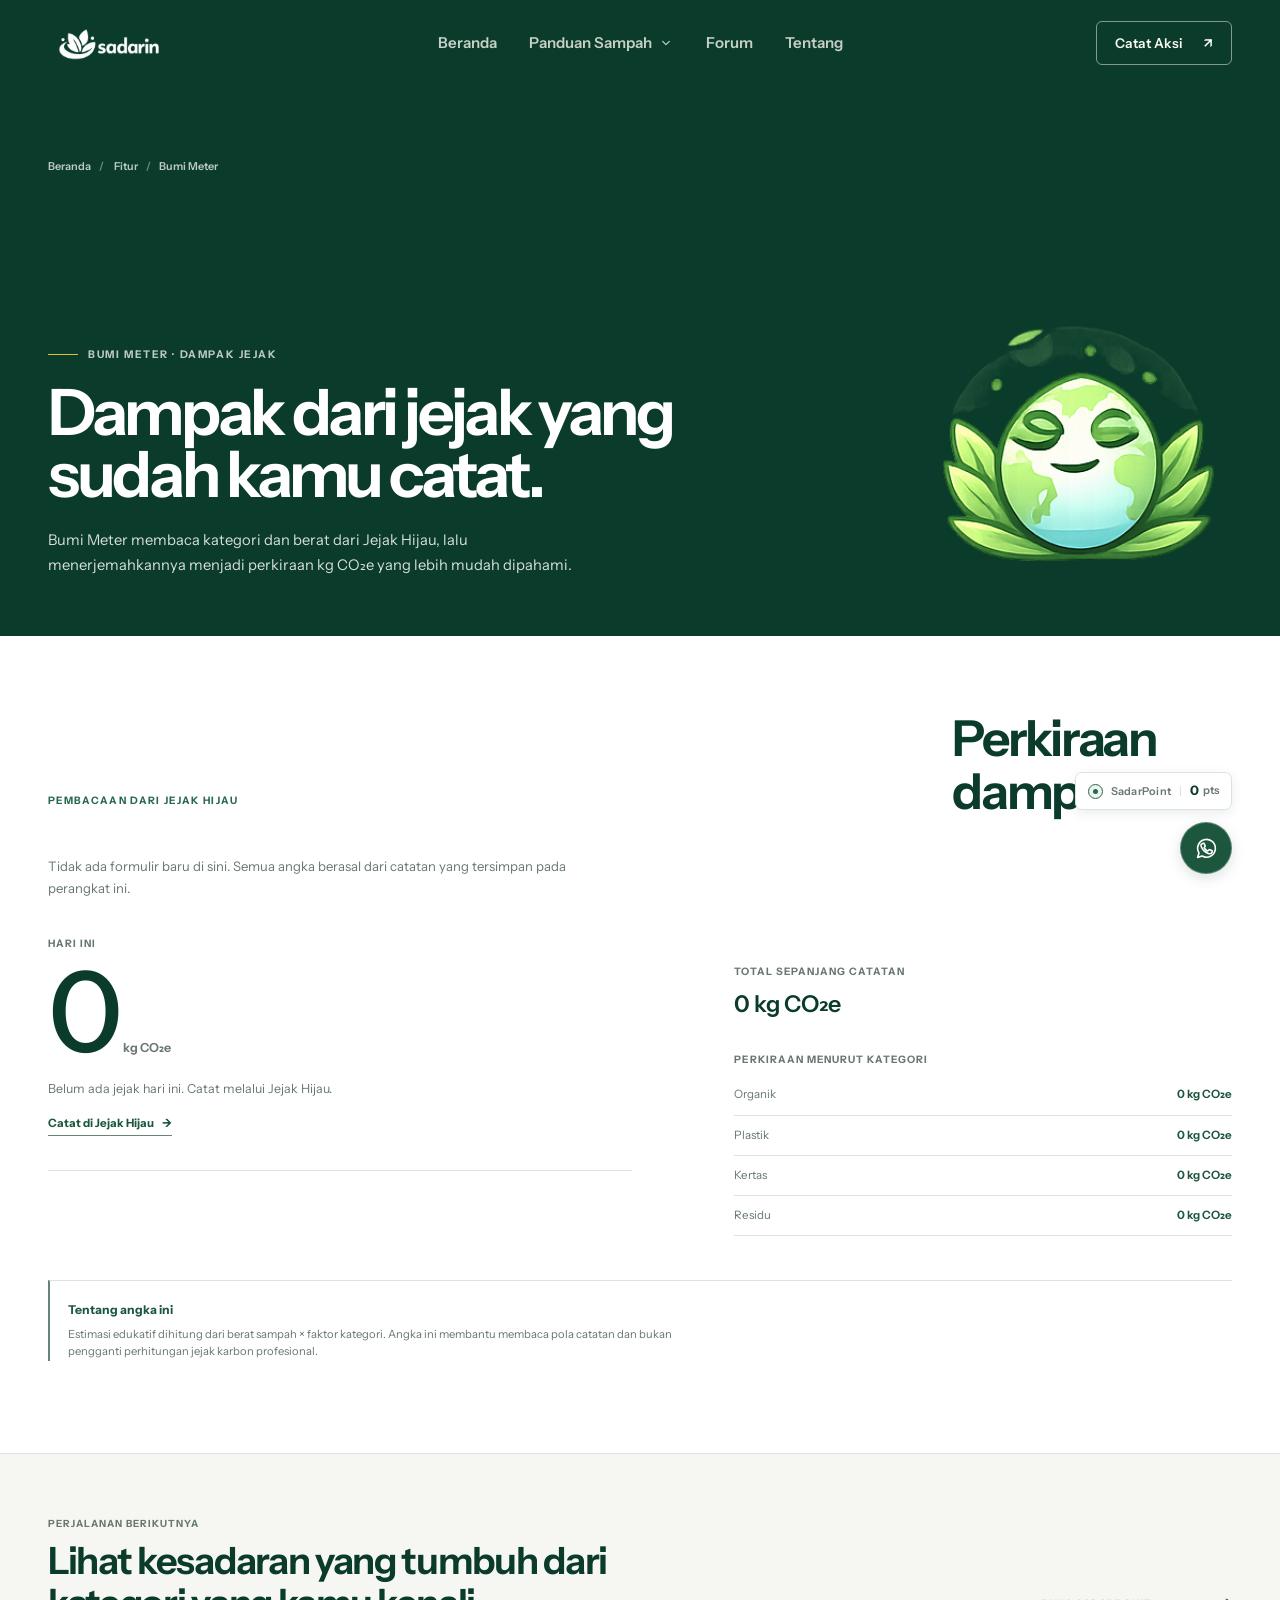
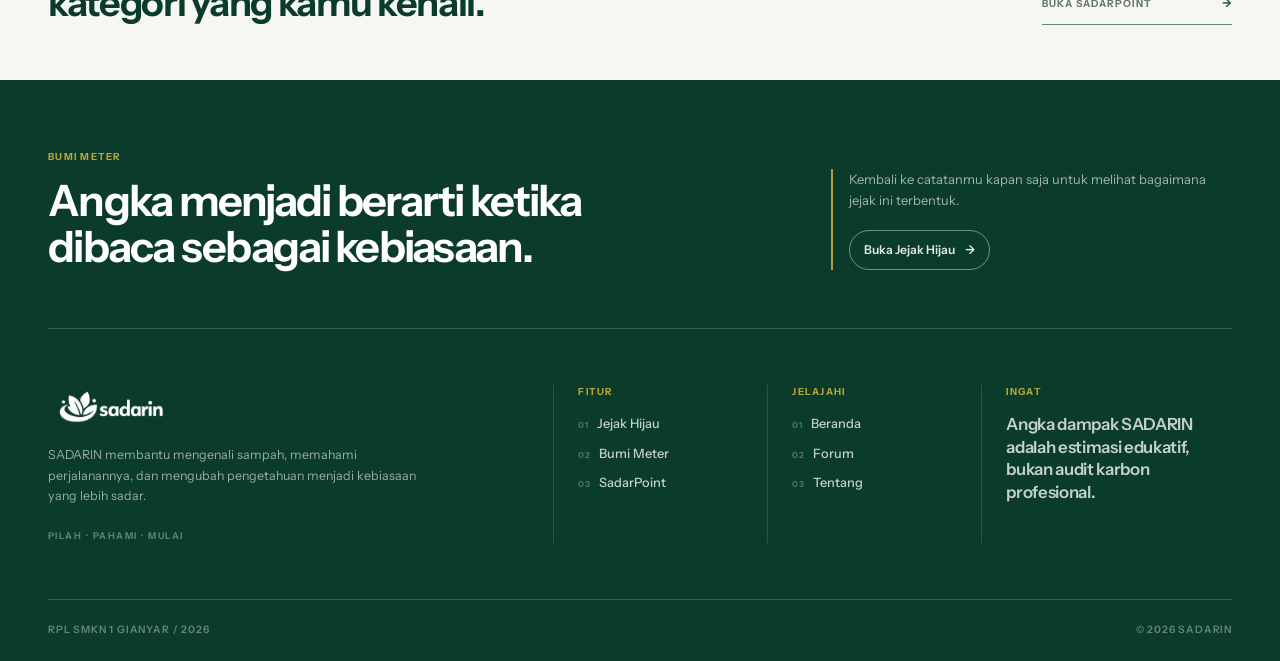
==== commit 9f80bdc9: "29 agustus" ====
--- a/bumi-meter.html
+++ b/bumi-meter.html
@@ -5,27 +5,360 @@
   <meta name="viewport" content="width=device-width, initial-scale=1.0">
   <meta name="description" content="Lihat perkiraan dampak emisi dari jejak sampah yang sudah kamu catat di SADARIN.">
   <title>Bumi Meter — SADARIN</title>
-  <link rel="preconnect" href="https://fonts.googleapis.com"><link rel="preconnect" href="https://fonts.gstatic.com" crossorigin>
+  <link rel="preconnect" href="https://fonts.googleapis.com">
+  <link rel="preconnect" href="https://fonts.gstatic.com" crossorigin>
   <link href="https://fonts.googleapis.com/css2?family=Instrument+Sans:wght@400;500;600;700&display=swap" rel="stylesheet">
-  <link rel="stylesheet" href="css/style.css?v=20260828"><link rel="stylesheet" href="css/fitur.css?v=20260828"><link rel="icon" href="assets/logo/logo-sadarin.svg">
+  <link rel="stylesheet" href="css/style.css?v=20260828">
+  <link rel="stylesheet" href="css/fitur.css?v=20260829">
+  <link rel="icon" href="assets/logo/logo-sadarin.svg">
 </head>
 <body class="feature-page feature-page--bumi">
   <a class="feature-skip-link" href="#feature-content">Lewati ke ringkasan Bumi Meter</a>
   <header class="site-header" id="siteHeader">
     <svg class="nav-icon-sprite" aria-hidden="true">
-      <symbol id="icon-organic" viewBox="0 0 24 24"><path d="M19.5 4.5C13 4.8 7.8 7.1 5.7 11.1c-1.7 3.2-.6 6.8 2.4 7.8 3.2 1.1 6.1-.8 7.1-4.1.8-2.7 1.9-5.7 4.3-10.3Z"/><path d="M4.8 20c2.7-4.8 5.8-7.8 10.2-9.7"/></symbol><symbol id="icon-plastic" viewBox="0 0 24 24"><path d="M9.5 3h5M10 3v3.8L8 9.5v9A2.5 2.5 0 0 0 10.5 21h3a2.5 2.5 0 0 0 2.5-2.5v-9l-2-2.7V3"/><path d="M8 12h8M8 17h8"/></symbol><symbol id="icon-paper" viewBox="0 0 24 24"><path d="M6 3.5h8l4 4V21H6Z"/><path d="M14 3.5V8h4M9 12h6M9 15.5h6"/></symbol><symbol id="icon-residue" viewBox="0 0 24 24"><path d="M9.5 5.5 8 3h8l-1.5 2.5M8.7 8h6.6c2.2 2.8 3.2 5.6 3.2 8.3 0 3.1-2.2 4.7-6.5 4.7s-6.5-1.6-6.5-4.7C5.5 13.6 6.5 10.8 8.7 8Z"/><path d="M8.2 8h7.6"/></symbol>
+      <symbol id="icon-organic" viewBox="0 0 24 24">
+        <path d="M19.5 4.5C13 4.8 7.8 7.1 5.7 11.1c-1.7 3.2-.6 6.8 2.4 7.8 3.2 1.1 6.1-.8 7.1-4.1.8-2.7 1.9-5.7 4.3-10.3Z"/>
+        <path d="M4.8 20c2.7-4.8 5.8-7.8 10.2-9.7"/>
+      </symbol>
+      <symbol id="icon-plastic" viewBox="0 0 24 24">
+        <path d="M9.5 3h5M10 3v3.8L8 9.5v9A2.5 2.5 0 0 0 10.5 21h3a2.5 2.5 0 0 0 2.5-2.5v-9l-2-2.7V3"/>
+        <path d="M8 12h8M8 17h8"/>
+      </symbol>
+      <symbol id="icon-paper" viewBox="0 0 24 24">
+        <path d="M6 3.5h8l4 4V21H6Z"/>
+        <path d="M14 3.5V8h4M9 12h6M9 15.5h6"/>
+      </symbol>
+      <symbol id="icon-residue" viewBox="0 0 24 24">
+        <path d="M9.5 5.5 8 3h8l-1.5 2.5M8.7 8h6.6c2.2 2.8 3.2 5.6 3.2 8.3 0 3.1-2.2 4.7-6.5 4.7s-6.5-1.6-6.5-4.7C5.5 13.6 6.5 10.8 8.7 8Z"/>
+        <path d="M8.2 8h7.6"/>
+      </symbol>
     </svg>
-    <div class="nav-container"><a href="index.html" class="site-logo" aria-label="SADARIN — Beranda"><img src="assets/logo/logo-sadarin.svg" alt="SADARIN"></a><nav class="desktop-nav" aria-label="Navigasi utama"><a href="index.html">Beranda</a><div class="nav-guide-desktop" data-guide-desktop><button class="nav-guide-trigger" type="button" aria-expanded="false" aria-controls="guideMega"><span>Panduan Sampah</span><svg class="nav-guide-chevron" viewBox="0 0 24 24" fill="none" aria-hidden="true"><path d="m7 9.5 5 5 5-5" stroke="currentColor" stroke-width="1.8" stroke-linecap="round" stroke-linejoin="round"/></svg></button><div class="guide-mega" id="guideMega" aria-hidden="true"><div class="guide-mega-inner"><ul class="guide-mega-categories"><li><a href="organik.html" class="guide-mega-item guide-organic"><span class="guide-mega-icon"><svg aria-hidden="true"><use href="#icon-organic"></use></svg></span><span class="guide-mega-copy"><strong>Organik</strong></span><span class="guide-mega-arrow" aria-hidden="true">→</span></a></li><li><a href="plastik.html" class="guide-mega-item guide-plastic"><span class="guide-mega-icon"><svg aria-hidden="true"><use href="#icon-plastic"></use></svg></span><span class="guide-mega-copy"><strong>Plastik</strong></span><span class="guide-mega-arrow" aria-hidden="true">→</span></a></li><li><a href="kertas.html" class="guide-mega-item guide-paper"><span class="guide-mega-icon"><svg aria-hidden="true"><use href="#icon-paper"></use></svg></span><span class="guide-mega-copy"><strong>Kertas</strong></span><span class="guide-mega-arrow" aria-hidden="true">→</span></a></li><li><a href="residu.html" class="guide-mega-item guide-residue"><span class="guide-mega-icon"><svg aria-hidden="true"><use href="#icon-residue"></use></svg></span><span class="guide-mega-copy"><strong>Residu</strong></span><span class="guide-mega-arrow" aria-hidden="true">→</span></a></li></ul></div></div></div><a href="forum.html">Forum</a><a href="tentang.html">Tentang</a></nav><a href="jejak-hijau.html" class="nav-action"><span>Catat Aksi</span><span aria-hidden="true">↗</span></a><button class="menu-toggle" type="button" aria-label="Buka menu" aria-expanded="false" aria-controls="mobileNav"><span></span><span></span><span></span></button></div>
-    <nav class="mobile-nav" id="mobileNav" aria-label="Navigasi mobile" aria-hidden="true"><button class="mobile-nav-backdrop" type="button" aria-label="Tutup menu"></button><div class="mobile-nav-panel" tabindex="-1"><div class="mobile-nav-meta"><span>Menu</span><span>Pilih tujuan</span></div><div class="mobile-nav-links"><a href="index.html"><small>01</small><span>Beranda</span></a><div class="mobile-guide"><button class="mobile-guide-trigger" type="button" aria-expanded="false" aria-controls="mobileGuidePanel"><small>02</small><span>Panduan Sampah</span><svg viewBox="0 0 24 24" fill="none" aria-hidden="true"><path d="m7 9.5 5 5 5-5" stroke="currentColor" stroke-width="1.8" stroke-linecap="round" stroke-linejoin="round"/></svg></button><div class="mobile-guide-panel" id="mobileGuidePanel" aria-hidden="true"><a href="organik.html"><span class="mobile-guide-icon"><svg aria-hidden="true"><use href="#icon-organic"></use></svg></span><span class="mobile-guide-name">Organik<small>Kembali ke tanah</small></span><span aria-hidden="true">→</span></a><a href="plastik.html"><span class="mobile-guide-icon"><svg aria-hidden="true"><use href="#icon-plastic"></use></svg></span><span class="mobile-guide-name">Plastik<small>Bersihkan sebelum dipilah</small></span><span aria-hidden="true">→</span></a><a href="kertas.html"><span class="mobile-guide-icon"><svg aria-hidden="true"><use href="#icon-paper"></use></svg></span><span class="mobile-guide-name">Kertas<small>Jaga tetap kering</small></span><span aria-hidden="true">→</span></a><a href="residu.html"><span class="mobile-guide-icon"><svg aria-hidden="true"><use href="#icon-residue"></use></svg></span><span class="mobile-guide-name">Residu<small>Pilihan pembuangan terakhir</small></span><span aria-hidden="true">→</span></a></div></div><a href="forum.html"><small>03</small><span>Forum</span></a><a href="tentang.html"><small>04</small><span>Tentang</span></a></div><a href="jejak-hijau.html" class="mobile-nav-action"><span>Catat aksi</span><span aria-hidden="true">↗</span></a><div class="mobile-nav-footer" aria-hidden="true"><span>Pilah · Pahami · Bertindak</span><span>SADARIN / 2026</span></div></div></nav>
+    <div class="nav-container">
+      <a href="index.html" class="site-logo" aria-label="SADARIN — Beranda">
+        <img src="assets/logo/logo-sadarin.svg" alt="SADARIN">
+      </a>
+      <nav class="desktop-nav" aria-label="Navigasi utama">
+        <a href="index.html">Beranda</a>
+        <div class="nav-guide-desktop" data-guide-desktop>
+          <button class="nav-guide-trigger" type="button" aria-expanded="false" aria-controls="guideMega">
+            <span>Panduan Sampah</span>
+            <svg class="nav-guide-chevron" viewBox="0 0 24 24" fill="none" aria-hidden="true">
+              <path d="m7 9.5 5 5 5-5" stroke="currentColor" stroke-width="1.8" stroke-linecap="round" stroke-linejoin="round"/>
+            </svg>
+          </button>
+          <div class="guide-mega" id="guideMega" aria-hidden="true">
+            <div class="guide-mega-inner">
+              <ul class="guide-mega-categories">
+                <li>
+                  <a href="organik.html" class="guide-mega-item guide-organic">
+                    <span class="guide-mega-icon">
+                      <svg aria-hidden="true">
+                        <use href="#icon-organic"></use>
+                      </svg>
+                    </span>
+                    <span class="guide-mega-copy">
+                      <strong>Organik</strong>
+                    </span>
+                    <span class="guide-mega-arrow" aria-hidden="true">→</span>
+                  </a>
+                </li>
+                <li>
+                  <a href="plastik.html" class="guide-mega-item guide-plastic">
+                    <span class="guide-mega-icon">
+                      <svg aria-hidden="true">
+                        <use href="#icon-plastic"></use>
+                      </svg>
+                    </span>
+                    <span class="guide-mega-copy">
+                      <strong>Plastik</strong>
+                    </span>
+                    <span class="guide-mega-arrow" aria-hidden="true">→</span>
+                  </a>
+                </li>
+                <li>
+                  <a href="kertas.html" class="guide-mega-item guide-paper">
+                    <span class="guide-mega-icon">
+                      <svg aria-hidden="true">
+                        <use href="#icon-paper"></use>
+                      </svg>
+                    </span>
+                    <span class="guide-mega-copy">
+                      <strong>Kertas</strong>
+                    </span>
+                    <span class="guide-mega-arrow" aria-hidden="true">→</span>
+                  </a>
+                </li>
+                <li>
+                  <a href="residu.html" class="guide-mega-item guide-residue">
+                    <span class="guide-mega-icon">
+                      <svg aria-hidden="true">
+                        <use href="#icon-residue"></use>
+                      </svg>
+                    </span>
+                    <span class="guide-mega-copy">
+                      <strong>Residu</strong>
+                    </span>
+                    <span class="guide-mega-arrow" aria-hidden="true">→</span>
+                  </a>
+                </li>
+              </ul>
+            </div>
+          </div>
+        </div>
+        <a href="forum.html">Forum</a>
+        <a href="tentang.html">Tentang</a>
+      </nav>
+      <a href="jejak-hijau.html" class="nav-action">
+        <span>Catat Aksi</span>
+        <span aria-hidden="true">↗</span>
+      </a>
+      <button class="menu-toggle" type="button" aria-label="Buka menu" aria-expanded="false" aria-controls="mobileNav">
+        <span></span>
+        <span></span>
+        <span></span>
+      </button>
+    </div>
+    <nav class="mobile-nav" id="mobileNav" aria-label="Navigasi mobile" aria-hidden="true">
+      <button class="mobile-nav-backdrop" type="button" aria-label="Tutup menu"></button>
+      <div class="mobile-nav-panel" tabindex="-1">
+        <div class="mobile-nav-meta">
+          <span>Menu</span>
+          <span>Pilih tujuan</span>
+        </div>
+        <div class="mobile-nav-links">
+          <a href="index.html">
+            <small>01</small>
+            <span>Beranda</span>
+          </a>
+          <div class="mobile-guide">
+            <button class="mobile-guide-trigger" type="button" aria-expanded="false" aria-controls="mobileGuidePanel">
+              <small>02</small>
+              <span>Panduan Sampah</span>
+              <svg viewBox="0 0 24 24" fill="none" aria-hidden="true">
+                <path d="m7 9.5 5 5 5-5" stroke="currentColor" stroke-width="1.8" stroke-linecap="round" stroke-linejoin="round"/>
+              </svg>
+            </button>
+            <div class="mobile-guide-panel" id="mobileGuidePanel" aria-hidden="true">
+              <a href="organik.html">
+                <span class="mobile-guide-icon">
+                  <svg aria-hidden="true">
+                    <use href="#icon-organic"></use>
+                  </svg>
+                </span>
+                <span class="mobile-guide-name">
+                  Organik
+                  <small>Kembali ke tanah</small>
+                </span>
+                <span aria-hidden="true">→</span>
+              </a>
+              <a href="plastik.html">
+                <span class="mobile-guide-icon">
+                  <svg aria-hidden="true">
+                    <use href="#icon-plastic"></use>
+                  </svg>
+                </span>
+                <span class="mobile-guide-name">
+                  Plastik
+                  <small>Bersihkan sebelum dipilah</small>
+                </span>
+                <span aria-hidden="true">→</span>
+              </a>
+              <a href="kertas.html">
+                <span class="mobile-guide-icon">
+                  <svg aria-hidden="true">
+                    <use href="#icon-paper"></use>
+                  </svg>
+                </span>
+                <span class="mobile-guide-name">
+                  Kertas
+                  <small>Jaga tetap kering</small>
+                </span>
+                <span aria-hidden="true">→</span>
+              </a>
+              <a href="residu.html">
+                <span class="mobile-guide-icon">
+                  <svg aria-hidden="true">
+                    <use href="#icon-residue"></use>
+                  </svg>
+                </span>
+                <span class="mobile-guide-name">
+                  Residu
+                  <small>Pilihan pembuangan terakhir</small>
+                </span>
+                <span aria-hidden="true">→</span>
+              </a>
+            </div>
+          </div>
+          <a href="forum.html">
+            <small>03</small>
+            <span>Forum</span>
+          </a>
+          <a href="tentang.html">
+            <small>04</small>
+            <span>Tentang</span>
+          </a>
+        </div>
+        <a href="jejak-hijau.html" class="mobile-nav-action">
+          <span>Catat aksi</span>
+          <span aria-hidden="true">↗</span>
+        </a>
+        <div class="mobile-nav-footer" aria-hidden="true">
+          <span>Pilah · Pahami · Bertindak</span>
+          <span>SADARIN / 2026</span>
+        </div>
+      </div>
+    </nav>
   </header>
-
   <main id="feature-content">
-    <section class="feature-hero bumi-hero" aria-labelledby="page-title"><div class="feature-hero__container"><nav class="feature-breadcrumb" aria-label="Breadcrumb"><ol><li><a href="index.html">Beranda</a></li><li><a href="index.html#fitur-sadarin">Fitur</a></li><li aria-current="page">Bumi Meter</li></ol></nav><div class="bumi-hero__grid"><div class="feature-hero__content"><span class="feature-identity">Bumi Meter · Dampak jejak</span><h1 id="page-title">Dampak dari jejak yang sudah kamu catat.</h1><p class="feature-hero__lead">Bumi Meter membaca kategori dan berat dari Jejak Hijau, lalu menerjemahkannya menjadi perkiraan kg CO₂e yang lebih mudah dipahami.</p></div><div class="bumi-hero__earth" aria-hidden="true"><img src="assets/images/features/bumi-meter.png" alt=""></div></div></div></section>
-    <section class="feature-main" aria-labelledby="reading-title"><div class="feature-main__container"><header class="journal-intro"><span class="feature-section-label">Pembacaan dari Jejak Hijau</span><h2 class="feature-section-title" id="reading-title">Perkiraan dampakmu</h2><p class="feature-section-copy">Tidak ada formulir baru di sini. Semua angka berasal dari catatan yang tersimpan pada perangkat ini.</p></header><div class="bumi-reading"><div class="bumi-reading__today"><span>Hari ini</span><div class="bumi-reading__number"><strong data-co2-today>0</strong><small>kg CO₂e</small></div><p data-bumi-state>Belum ada jejak hari ini.</p><a href="jejak-hijau.html" data-bumi-empty-link>Catat di Jejak Hijau <span aria-hidden="true">→</span></a></div><div class="bumi-reading__details"><div class="bumi-reading__lifetime"><span>Total sepanjang catatan</span><strong><span data-co2-lifetime>0</span> kg CO₂e</strong></div><div class="bumi-breakdown"><span>Perkiraan menurut kategori</span><ul data-co2-breakdown></ul></div></div></div><aside class="bumi-method-note"><strong>Tentang angka ini</strong><p>Estimasi edukatif dihitung dari berat sampah × faktor kategori. Angka ini membantu membaca pola catatan dan bukan pengganti perhitungan jejak karbon profesional.</p></aside></div></section>
-    <section class="feature-closing" aria-labelledby="closing-title"><div class="feature-closing__container"><div><span>Perjalanan berikutnya</span><h2 id="closing-title">Lihat kesadaran yang tumbuh dari kategori yang kamu kenali.</h2></div><a href="sadarpoint.html"><span>Buka SadarPoint</span><b aria-hidden="true">→</b></a></div></section>
+    <section class="feature-hero bumi-hero" aria-labelledby="page-title">
+      <div class="feature-hero__container">
+        <nav class="feature-breadcrumb" aria-label="Breadcrumb">
+          <ol>
+            <li>
+              <a href="index.html">Beranda</a>
+            </li>
+            <li>
+              <a href="index.html#fitur-sadarin">Fitur</a>
+            </li>
+            <li aria-current="page">Bumi Meter</li>
+          </ol>
+        </nav>
+        <div class="bumi-hero__grid">
+          <div class="feature-hero__content">
+            <span class="feature-identity">Bumi Meter · Dampak jejak</span>
+            <h1 id="page-title">Dampak dari jejak yang sudah kamu catat.</h1>
+            <p class="feature-hero__lead">
+              Bumi Meter membaca kategori dan berat dari Jejak Hijau, lalu menerjemahkannya menjadi
+              perkiraan kg CO₂e yang lebih mudah dipahami.
+            </p>
+          </div>
+          <div class="bumi-hero__earth" aria-hidden="true">
+            <img src="assets/images/features/bumi-meter.png" alt="">
+          </div>
+        </div>
+      </div>
+    </section>
+    <section class="feature-main" aria-labelledby="reading-title">
+      <div class="feature-main__container">
+        <header class="journal-intro">
+          <span class="feature-section-label">Pembacaan dari Jejak Hijau</span>
+          <h2 class="feature-section-title" id="reading-title">Perkiraan dampakmu</h2>
+          <p class="feature-section-copy">
+            Tidak ada formulir baru di sini. Semua angka berasal dari catatan yang tersimpan pada
+            perangkat ini.
+          </p>
+        </header>
+        <div class="bumi-reading">
+          <div class="bumi-reading__today">
+            <span>Hari ini</span>
+            <div class="bumi-reading__number">
+              <strong data-co2-today>0</strong>
+              <small>kg CO₂e</small>
+            </div>
+            <p data-bumi-state>Belum ada jejak hari ini.</p>
+            <a href="jejak-hijau.html" data-bumi-empty-link>
+              Catat di Jejak Hijau
+              <span aria-hidden="true">→</span>
+            </a>
+          </div>
+          <div class="bumi-reading__details">
+            <div class="bumi-reading__lifetime">
+              <span>Total sepanjang catatan</span>
+              <strong>
+                <span data-co2-lifetime>0</span>
+                kg CO₂e
+              </strong>
+            </div>
+            <div class="bumi-breakdown">
+              <span>Perkiraan menurut kategori</span>
+              <ul data-co2-breakdown></ul>
+            </div>
+          </div>
+        </div>
+        <aside class="bumi-method-note">
+          <strong>Tentang angka ini</strong>
+          <p>
+            Estimasi edukatif dihitung dari berat sampah × faktor kategori. Angka ini membantu membaca
+            pola catatan dan bukan pengganti perhitungan jejak karbon profesional.
+          </p>
+        </aside>
+      </div>
+    </section>
+    <section class="feature-closing" aria-labelledby="closing-title">
+      <div class="feature-closing__container">
+        <div>
+          <span>Perjalanan berikutnya</span>
+          <h2 id="closing-title">Lihat kesadaran yang tumbuh dari kategori yang kamu kenali.</h2>
+        </div>
+        <a href="sadarpoint.html">
+          <span>Buka SadarPoint</span>
+          <b aria-hidden="true">→</b>
+        </a>
+      </div>
+    </section>
   </main>
-  <footer class="site-footer"><div class="site-footer__container"><div class="site-footer__message"><div><span class="site-footer__label">Bumi Meter</span><h2>Angka menjadi berarti ketika dibaca sebagai kebiasaan.</h2></div><div class="site-footer__message-copy"><p>Kembali ke catatanmu kapan saja untuk melihat bagaimana jejak ini terbentuk.</p><a href="jejak-hijau.html"><span>Buka Jejak Hijau</span><span aria-hidden="true">→</span></a></div></div><div class="site-footer__grid"><div class="site-footer__brand"><img src="assets/logo/logo-sadarin.svg" alt="SADARIN"><p>SADARIN membantu mengenali sampah, memahami perjalanannya, dan mengubah pengetahuan menjadi kebiasaan yang lebih sadar.</p></div><nav class="site-footer__column" aria-label="Fitur SADARIN"><span class="site-footer__label">Fitur</span><a href="jejak-hijau.html">Jejak Hijau</a><a href="bumi-meter.html" aria-current="page">Bumi Meter</a><a href="sadarpoint.html">SadarPoint</a></nav><nav class="site-footer__column" aria-label="Jelajahi SADARIN"><span class="site-footer__label">Jelajahi</span><a href="index.html">Beranda</a><a href="forum.html">Forum</a><a href="tentang.html">Tentang</a></nav><div class="site-footer__context"><span class="site-footer__label">Ingat</span><p>Angka dampak SADARIN adalah estimasi edukatif, bukan audit karbon profesional.</p></div></div><div class="site-footer__bottom"><span>RPL SMKN 1 GIANYAR / 2026</span><span>© 2026 SADARIN</span></div></div></footer>
-  <div class="floating-actions"><div class="floating-score"><span class="floating-score__mark" aria-hidden="true"></span><span class="floating-score__name">SadarPoint</span><strong class="floating-score__value" data-sadarpoint-value>0</strong><span class="floating-score__unit">pts</span></div><a href="https://wa.me/6285180676238" rel="noopener" target="_blank" class="floating-whatsapp" aria-label="WhatsApp SADARIN — nomor belum tersedia" aria-disabled="true" title="Nomor WhatsApp SADARIN belum tersedia"><span class="floating-whatsapp__label">Tanya SADARIN</span><svg viewBox="0 0 24 24" aria-hidden="true"><path d="M20.5 11.8a8.5 8.5 0 0 1-12.7 7.4l-4.3 1.3 1.3-4.2a8.5 8.5 0 1 1 15.7-4.5Z"/><path d="M8.1 7.5c.2-.4.4-.5.8-.5h.5c.2 0 .4.1.5.4l.8 2c.1.3.1.5-.1.7l-.7.8c-.2.2-.1.4 0 .6.7 1.2 1.7 2.2 3 2.8.2.1.4.1.6-.1l.9-1c.2-.2.4-.2.7-.1l2 .9c.3.1.4.3.4.5 0 .6-.3 1.5-.8 2-.6.5-1.4.7-2.2.5-1.3-.3-2.9-1-4.6-2.5-1.4-1.3-2.4-2.8-2.9-4.1-.4-1-.4-1.8-.1-2.4Z"/></svg></a></div>
-  <script src="js/index.js?v=20260828"></script><script src="js/sadarin.js?v=20260828"></script>
+  <footer class="site-footer">
+    <div class="site-footer__container">
+      <div class="site-footer__message">
+        <div>
+          <span class="site-footer__label">Bumi Meter</span>
+          <h2>Angka menjadi berarti ketika dibaca sebagai kebiasaan.</h2>
+        </div>
+        <div class="site-footer__message-copy">
+          <p>Kembali ke catatanmu kapan saja untuk melihat bagaimana jejak ini terbentuk.</p>
+          <a href="jejak-hijau.html">
+            <span>Buka Jejak Hijau</span>
+            <span aria-hidden="true">→</span>
+          </a>
+        </div>
+      </div>
+      <div class="site-footer__grid">
+        <div class="site-footer__brand">
+          <img src="assets/logo/logo-sadarin.svg" alt="SADARIN">
+          <p>
+            SADARIN membantu mengenali sampah, memahami perjalanannya, dan mengubah pengetahuan menjadi
+            kebiasaan yang lebih sadar.
+          </p>
+        </div>
+        <nav class="site-footer__column" aria-label="Fitur SADARIN">
+          <span class="site-footer__label">Fitur</span>
+          <a href="jejak-hijau.html">Jejak Hijau</a>
+          <a href="bumi-meter.html" aria-current="page">Bumi Meter</a>
+          <a href="sadarpoint.html">SadarPoint</a>
+        </nav>
+        <nav class="site-footer__column" aria-label="Jelajahi SADARIN">
+          <span class="site-footer__label">Jelajahi</span>
+          <a href="index.html">Beranda</a>
+          <a href="forum.html">Forum</a>
+          <a href="tentang.html">Tentang</a>
+        </nav>
+        <div class="site-footer__context">
+          <span class="site-footer__label">Ingat</span>
+          <p>Angka dampak SADARIN adalah estimasi edukatif, bukan audit karbon profesional.</p>
+        </div>
+      </div>
+      <div class="site-footer__bottom">
+        <span>RPL SMKN 1 GIANYAR / 2026</span>
+        <span>© 2026 SADARIN</span>
+      </div>
+    </div>
+  </footer>
+  <div class="floating-actions">
+    <div class="floating-score">
+      <span class="floating-score__mark" aria-hidden="true"></span>
+      <span class="floating-score__name">SadarPoint</span>
+      <strong class="floating-score__value" data-sadarpoint-value>0</strong>
+      <span class="floating-score__unit">pts</span>
+    </div>
+    <a href="https://wa.me/6285180676238" rel="noopener" target="_blank" class="floating-whatsapp" aria-label="WhatsApp SADARIN — nomor belum tersedia" aria-disabled="true" title="Nomor WhatsApp SADARIN belum tersedia">
+      <span class="floating-whatsapp__label">Tanya SADARIN</span>
+      <svg viewBox="0 0 24 24" aria-hidden="true">
+        <path d="M20.5 11.8a8.5 8.5 0 0 1-12.7 7.4l-4.3 1.3 1.3-4.2a8.5 8.5 0 1 1 15.7-4.5Z"/>
+        <path d="M8.1 7.5c.2-.4.4-.5.8-.5h.5c.2 0 .4.1.5.4l.8 2c.1.3.1.5-.1.7l-.7.8c-.2.2-.1.4 0 .6.7 1.2 1.7 2.2 3 2.8.2.1.4.1.6-.1l.9-1c.2-.2.4-.2.7-.1l2 .9c.3.1.4.3.4.5 0 .6-.3 1.5-.8 2-.6.5-1.4.7-2.2.5-1.3-.3-2.9-1-4.6-2.5-1.4-1.3-2.4-2.8-2.9-4.1-.4-1-.4-1.8-.1-2.4Z"/>
+      </svg>
+    </a>
+  </div>
+  <script src="js/index.js?v=20260828"></script>
+  <script src="js/sadarin.js?v=20260828"></script>
 </body>
 </html>
--- a/css/fitur.css
+++ b/css/fitur.css
@@ -1,221 +1,1296 @@
-.feature-page { background: #ffff; }
-.feature-page [hidden] { display: none !important; }
-.sr-only { position: absolute !important; width: 1px !important; height: 1px !important; padding: 0 !important; margin: -1px !important; overflow: hidden !important; clip: rect(0, 0, 0, 0) !important; white-space: nowrap !important; border: 0 !important; }
-
-.feature-skip-link { position: fixed; top: 10px; left: 10px; z-index: 80; padding: 10px 14px; border-radius: 999px; background: var(--yellow); color: var(--green-950); font-size: .75rem; font-weight: 700; transform: translateY(-160%); }
-.feature-skip-link:focus { transform: translateY(0); }
-
-.feature-hero { position: relative; min-height: 430px; padding: calc(var(--header-height) + 58px) 0 58px; overflow: hidden; background: var(--green-950); color: #fff; }
-.feature-hero::after { position: absolute; right: -110px; bottom: -170px; width: 360px; height: 360px; border: 1px solid rgba(255, 255, 255, .12); border-radius: 50%; content: ""; }
+
+/* Shared feature shell */
+.feature-page {
+  background: var(--surface);
+}
+
+.feature-page [hidden] {
+  display: none !important;
+}
+
+.sr-only {
+  position: absolute !important;
+  width: 1px !important;
+  height: 1px !important;
+  padding: 0 !important;
+  margin: -1px !important;
+  overflow: hidden !important;
+  clip: rect(0, 0, 0, 0) !important;
+  white-space: nowrap !important;
+  border: 0 !important;
+}
+
+.feature-skip-link {
+  position: fixed;
+  top: 10px;
+  left: 10px;
+  z-index: 80;
+  padding: 10px 14px;
+  border-radius: 6px;
+  background: var(--yellow);
+  color: var(--green-950);
+  font-size: .75rem;
+  font-weight: 700;
+  transform: translateY(-160%);
+}
+
+.feature-skip-link:focus {
+  transform: translateY(0);
+}
+
+.feature-hero {
+  position: relative;
+  min-height: 430px;
+  padding: calc(var(--header-height) + 58px) 0 58px;
+  overflow: hidden;
+  background: var(--green-950);
+  color: var(--surface);
+}
+
 .feature-hero__container,
 .feature-main__container,
-.feature-closing__container { width: min(calc(100% - (var(--side-gap) * 2)), var(--container)); margin-inline: auto; }
-.feature-hero__container { position: relative; z-index: 1; display: grid; align-content: space-between; min-height: 310px; }
-.feature-breadcrumb ol { display: flex; flex-wrap: wrap; align-items: center; gap: 8px; list-style: none; color: #bed0c6; font-size: .68rem; font-weight: 600; }
-.feature-breadcrumb li + li::before { margin-right: 8px; color: #7f9b8e; content: "/"; }
-.feature-breadcrumb a:hover { color: #fff; }
-.feature-hero__content { max-width: 760px; padding-top: 54px; }
-.feature-identity { display: flex; align-items: center; gap: 10px; margin-bottom: 18px; color: #bed0c6; font-size: .66rem; font-weight: 700; letter-spacing: .15em; text-transform: uppercase; }
-.feature-identity::before { width: 30px; height: 1px; background: var(--yellow); content: ""; }
-.feature-hero h1 { max-width: 720px; font-size: clamp(2.35rem, 11vw, 4.5rem); font-weight: 500; line-height: .98; letter-spacing: -.052em; }
-.feature-hero__lead { max-width: 560px; margin-top: 22px; color: #c9d8d0; font-size: .86rem; line-height: 1.7; }
-
-.feature-page--journal .feature-hero { min-height: 580px; padding: calc(var(--header-height) + 44px) 0 54px; background-image: linear-gradient(92deg, rgba(5, 38, 28, .97) 0%, rgba(5, 38, 28, .91) 46%, rgba(5, 38, 28, .54) 100%), url("../assets/images/hero-jejak.jpg"); background-position: 58% center; background-size: cover; }
-.journal-hero__grid { display: grid; gap: 34px; }
-.journal-hero__grid .feature-hero__content { padding-top: 52px; }
-.journal-hero__grid .feature-hero__lead { max-width: 590px; font-size: .92rem; }
-.journal-hero__cta { display: inline-flex; align-items: center; gap: 22px; min-height: 48px; margin-top: 28px; padding: 0 18px; border: 1px solid rgba(255, 255, 255, .38); border-radius: 999px; font-size: .75rem; font-weight: 700; transition: background-color 180ms ease, color 180ms ease, transform 180ms ease; }
-.journal-hero__cta span:last-child { color: var(--yellow); font-size: 1rem; }
-.journal-today { align-self: end; padding: 20px; border: 1px solid rgba(255, 255, 255, .2); border-radius: 18px; background: rgba(9, 49, 36, .76); box-shadow: 0 26px 70px rgba(2, 20, 14, .25); backdrop-filter: blur(14px); }
-.journal-today__eyebrow { display: flex; align-items: center; gap: 8px; color: #d4e0d9; font-size: .68rem; font-weight: 650; }
-.journal-today__eyebrow time { margin-left: auto; color: #9fb6aa; }
-.journal-today__pulse { width: 7px; height: 7px; border-radius: 50%; background: #89c8a7; box-shadow: 0 0 0 4px rgba(137, 200, 167, .13); }
-.journal-today__main { display: flex; align-items: baseline; gap: 10px; margin: 25px 0 20px; }
-.journal-today__main strong { color: #fff; font-size: 3.4rem; font-weight: 500; line-height: .8; letter-spacing: -.07em; }
-.journal-today__main span { color: #d3e0d8; font-size: .79rem; }
-.journal-today__stats { display: grid; grid-template-columns: 1fr 1fr; border-top: 1px solid rgba(255, 255, 255, .15); border-bottom: 1px solid rgba(255, 255, 255, .15); }
-.journal-today__stats div { display: grid; gap: 3px; padding: 14px 0; }
-.journal-today__stats div + div { padding-left: 15px; border-left: 1px solid rgba(255, 255, 255, .15); }
-.journal-today__stats strong { color: #fff; font-size: .9rem; font-weight: 650; }
-.journal-today__stats span { color: #9eb5a9; font-size: .61rem; }
-.journal-today > p { margin-top: 14px; color: #aabdb3; font-size: .62rem; }
-
-.feature-main { padding: 56px 0 72px; }
-.feature-section-label { display: block; margin-bottom: 9px; color: #60766b; font-size: .64rem; font-weight: 750; letter-spacing: .13em; text-transform: uppercase; }
-.feature-section-title { color: var(--green-950); font-size: clamp(1.9rem, 7vw, 3.1rem); font-weight: 550; line-height: 1.06; letter-spacing: -.045em; }
-.feature-section-copy { max-width: 560px; margin-top: 12px; color: var(--muted); font-size: .82rem; line-height: 1.7; }
-
-/* Jejak Hijau — one clear workflow from input to saved history */
-.journal-intro { display: grid; gap: 26px; margin-bottom: 36px; }
-.journal-progress { display: grid; grid-template-columns: repeat(3, 1fr); list-style: none; }
-.journal-progress li { position: relative; display: grid; justify-items: center; gap: 7px; color: #75867d; font-size: .63rem; }
-.journal-progress li:not(:last-child)::after { position: absolute; top: 14px; left: calc(50% + 20px); width: calc(100% - 40px); height: 1px; background: #cbd9d1; content: ""; }
-.journal-progress span { position: relative; z-index: 1; display: grid; width: 29px; height: 29px; place-items: center; border: 1px solid #b7c9bf; border-radius: 50%; background: #f4f7f2; color: #285d45; font-size: .64rem; font-weight: 750; }
-.journal-progress b { font-weight: 650; }
-.journal-layout { display: grid; gap: 22px; align-items: start; }
-
-.sadarin-form { min-width: 0; overflow: hidden; border: 1px solid #d8e2dc; border-radius: 18px; background: #fff; box-shadow: 0 18px 60px rgba(23, 64, 47, .075); }
-.sadarin-form__step { display: grid; grid-template-columns: 1fr; }
-.sadarin-form__step + .sadarin-form__step { border-top: 1px solid #e3eae6; }
-.sadarin-form__step > header { display: flex; gap: 13px; padding: 22px 18px 0; }
-.sadarin-form__step > header > span { display: grid; width: 30px; height: 30px; flex: 0 0 30px; place-items: center; border-radius: 50%; background: #eaf2ed; color: #1f5b40; font-size: .62rem; font-weight: 750; }
-.sadarin-form__step > header h3 { color: #173e2f; font-size: 1rem; font-weight: 680; letter-spacing: -.02em; }
-.sadarin-form__step > header p { margin-top: 3px; color: #75847c; font-size: .67rem; line-height: 1.45; }
-.sadarin-form__step-body { display: grid; gap: 20px; min-width: 0; padding: 20px 18px 24px; }
-.sadarin-form__group { min-width: 0; border: 0; }
+.feature-closing__container {
+  width: min(calc(100% - (var(--side-gap) * 2)), var(--container));
+  margin-inline: auto;
+}
+
+.feature-hero__container {
+  position: relative;
+  z-index: 1;
+  display: grid;
+  align-content: space-between;
+  min-height: 310px;
+}
+
+.feature-breadcrumb ol {
+  display: flex;
+  flex-wrap: wrap;
+  align-items: center;
+  gap: 8px;
+  list-style: none;
+  color: rgba(255, 255, 255, .72);
+  font-size: .68rem;
+  font-weight: 600;
+}
+
+.feature-breadcrumb li + li::before {
+  margin-right: 8px;
+  color: rgba(255, 255, 255, .42);
+  content: "/";
+}
+
+.feature-breadcrumb a:hover {
+  color: var(--surface);
+}
+
+.feature-hero__content {
+  max-width: 760px;
+  padding-top: 54px;
+}
+
+.feature-identity {
+  display: flex;
+  align-items: center;
+  gap: 10px;
+  margin-bottom: 18px;
+  color: rgba(255, 255, 255, .72);
+  font-size: .66rem;
+  font-weight: 700;
+  letter-spacing: .15em;
+  text-transform: uppercase;
+}
+
+.feature-identity::before {
+  width: 30px;
+  height: 1px;
+  background: var(--yellow);
+  content: "";
+}
+
+.feature-hero h1 {
+  max-width: 720px;
+  font-size: clamp(2.35rem, 11vw, 4.5rem);
+  font-weight: 650;
+  line-height: .98;
+  letter-spacing: -.052em;
+}
+
+.feature-hero__lead {
+  max-width: 560px;
+  margin-top: 22px;
+  color: rgba(255, 255, 255, .83);
+  font-size: .86rem;
+  line-height: 1.7;
+}
+
+.feature-page--journal .feature-hero {
+  min-height: 580px;
+  padding: calc(var(--header-height) + 44px) 0 54px;
+  background-image: linear-gradient(92deg, rgba(5, 38, 28, .97) 0%, rgba(5, 38, 28, .91) 46%, rgba(5, 38, 28, .54) 100%), url("../assets/images/hero-jejak.jpg");
+  background-position: 58% center;
+  background-size: cover;
+}
+
+.journal-hero__grid {
+  display: grid;
+  gap: 34px;
+}
+
+.journal-hero__grid .feature-hero__content {
+  padding-top: 52px;
+}
+
+.journal-hero__grid .feature-hero__lead {
+  max-width: 590px;
+  font-size: .92rem;
+}
+
+.journal-hero__cta {
+  display: inline-flex;
+  align-items: center;
+  gap: 22px;
+  min-height: 48px;
+  margin-top: 28px;
+  padding: 0 18px;
+  border: 1px solid rgba(255, 255, 255, .38);
+  border-radius: 6px;
+  font-size: .75rem;
+  font-weight: 700;
+  transition: background-color 180ms ease, color 180ms ease, transform 180ms ease;
+}
+
+.journal-hero__cta span:last-child {
+  color: var(--yellow);
+  font-size: 1rem;
+}
+
+.journal-today {
+  align-self: end;
+  padding: 20px;
+  border: 1px solid rgba(255, 255, 255, .2);
+  border-radius: 18px;
+  background: rgba(9, 49, 36, .76);
+  box-shadow: 0 26px 70px rgba(2, 20, 14, .25);
+  backdrop-filter: blur(14px);
+}
+
+.journal-today__eyebrow {
+  display: flex;
+  align-items: center;
+  gap: 8px;
+  color: rgba(255, 255, 255, .72);
+  font-size: .68rem;
+  font-weight: 650;
+}
+
+.journal-today__eyebrow time {
+  margin-left: auto;
+  color: rgba(255, 255, 255, .58);
+}
+
+.journal-today__pulse {
+  width: 7px;
+  height: 7px;
+  border-radius: 50%;
+  background: var(--green-soft);
+  box-shadow: 0 0 0 4px rgba(137, 200, 167, .13);
+}
+
+.journal-today__main {
+  display: flex;
+  align-items: baseline;
+  gap: 10px;
+  margin: 25px 0 20px;
+}
+
+.journal-today__main strong {
+  color: var(--surface);
+  font-size: 3.4rem;
+  font-weight: 500;
+  line-height: .8;
+  letter-spacing: -.07em;
+}
+
+.journal-today__main span {
+  color: rgba(255, 255, 255, .72);
+  font-size: .79rem;
+}
+
+.journal-today__stats {
+  display: grid;
+  grid-template-columns: 1fr 1fr;
+  border-top: 1px solid rgba(255, 255, 255, .15);
+  border-bottom: 1px solid rgba(255, 255, 255, .15);
+}
+
+.journal-today__stats div {
+  display: grid;
+  gap: 3px;
+  padding: 14px 0;
+}
+
+.journal-today__stats div + div {
+  padding-left: 15px;
+  border-left: 1px solid rgba(255, 255, 255, .15);
+}
+
+.journal-today__stats strong {
+  color: var(--surface);
+  font-size: .9rem;
+  font-weight: 650;
+}
+
+.journal-today__stats span {
+  color: rgba(255, 255, 255, .58);
+  font-size: .61rem;
+}
+
+.journal-today > p {
+  margin-top: 14px;
+  color: rgba(255, 255, 255, .58);
+  font-size: .62rem;
+}
+
+.feature-main {
+  padding: 56px 0 72px;
+}
+
+.feature-section-label {
+  display: block;
+  margin-bottom: 9px;
+  color: var(--green-700);
+  font-size: .64rem;
+  font-weight: 750;
+  letter-spacing: .13em;
+  text-transform: uppercase;
+}
+
+.feature-section-title {
+  color: var(--green-950);
+  font-size: clamp(1.9rem, 7vw, 3.1rem);
+  font-weight: 650;
+  line-height: 1.06;
+  letter-spacing: -.045em;
+}
+
+.feature-section-copy {
+  max-width: 560px;
+  margin-top: 12px;
+  color: var(--muted);
+  font-size: .82rem;
+  line-height: 1.7;
+}
+
+/* Jejak Hijau */
+
+.journal-intro {
+  display: grid;
+  gap: 26px;
+  margin-bottom: 36px;
+}
+
+.journal-progress {
+  display: grid;
+  grid-template-columns: repeat(3, 1fr);
+  list-style: none;
+}
+
+.journal-progress li {
+  position: relative;
+  display: grid;
+  justify-items: center;
+  gap: 7px;
+  color: var(--muted);
+  font-size: .63rem;
+}
+
+.journal-progress li:not(:last-child)::after {
+  position: absolute;
+  top: 14px;
+  left: calc(50% + 20px);
+  width: calc(100% - 40px);
+  height: 1px;
+  background: var(--line);
+  content: "";
+}
+
+.journal-progress span {
+  position: relative;
+  z-index: 1;
+  display: grid;
+  width: 29px;
+  height: 29px;
+  place-items: center;
+  border: 1px solid var(--line);
+  border-radius: 50%;
+  background: var(--paper);
+  color: var(--green-700);
+  font-size: .64rem;
+  font-weight: 750;
+}
+
+.journal-progress b {
+  font-weight: 650;
+}
+
+.journal-layout {
+  display: grid;
+  gap: 22px;
+  align-items: start;
+}
+
+.sadarin-form {
+  min-width: 0;
+  overflow: hidden;
+  border: 1px solid var(--line);
+  border-radius: 14px;
+  background: var(--surface);
+  box-shadow: 0 8px 22px rgba(11, 59, 43, .08);
+}
+
+.sadarin-form__step {
+  display: grid;
+  grid-template-columns: 1fr;
+}
+
+.sadarin-form__step + .sadarin-form__step {
+  border-top: 1px solid var(--line);
+}
+
+.sadarin-form__step > header {
+  display: flex;
+  gap: 13px;
+  padding: 22px 18px 0;
+}
+
+
+.sadarin-form__step > header h3 {
+  color: var(--green-950);
+  font-size: 1rem;
+  font-weight: 680;
+  letter-spacing: -.02em;
+}
+
+.sadarin-form__step > header p {
+  margin-top: 3px;
+  color: var(--muted);
+  font-size: .67rem;
+  line-height: 1.45;
+}
+
+.sadarin-form__step-body {
+  display: grid;
+  gap: 20px;
+  min-width: 0;
+  padding: 20px 18px 24px;
+}
+
+.sadarin-form__group {
+  min-width: 0;
+  border: 0;
+}
+
 .sadarin-form__group legend,
-.sadarin-form__field > span:first-child { display: block; width: 100%; margin-bottom: 9px; color: #315747; font-size: .7rem; font-weight: 700; }
-.sadarin-form__group legend > span { color: #a3483d; }
-.sadarin-form__field > span:first-child small { margin-left: 5px; color: #839087; font-size: .6rem; font-weight: 500; }
+.sadarin-form__field > span:first-child {
+  display: block;
+  width: 100%;
+  margin-bottom: 9px;
+  color: var(--green-800);
+  font-size: .7rem;
+  font-weight: 700;
+}
+
+.sadarin-form__group legend > span {
+  color: #a14338;
+}
+
+.sadarin-form__field > span:first-child small {
+  margin-left: 5px;
+  color: var(--muted);
+  font-size: .6rem;
+  font-weight: 500;
+}
+
 .sadarin-form__field input,
-.sadarin-form__field textarea { width: 100%; border: 1px solid #cbd8d1; border-radius: 10px; outline: 3px solid transparent; outline-offset: 0; background: #fbfcfa; color: var(--ink); font: inherit; font-size: .8rem; transition: border-color 160ms ease, background-color 160ms ease, box-shadow 160ms ease; }
-.sadarin-form__field input { min-height: 50px; padding: 11px 14px; }
-.sadarin-form__field textarea { min-height: 100px; padding: 13px 14px; resize: vertical; }
+.sadarin-form__field textarea {
+  width: 100%;
+  border: 1px solid var(--line);
+  border-radius: 10px;
+  outline: 3px solid transparent;
+  outline-offset: 0;
+  background: var(--paper);
+  color: var(--ink);
+  font: inherit;
+  font-size: .8rem;
+  transition: border-color 160ms ease, background-color 160ms ease, box-shadow 160ms ease;
+}
+
+.sadarin-form__field input {
+  min-height: 50px;
+  padding: 11px 14px;
+}
+
+.sadarin-form__field textarea {
+  min-height: 100px;
+  padding: 13px 14px;
+  resize: vertical;
+}
+
 .sadarin-form__field input::placeholder,
-.sadarin-form__field textarea::placeholder { color: #95a19a; }
+.sadarin-form__field textarea::placeholder {
+  color: var(--muted);
+}
+
 .sadarin-form__field input:focus,
-.sadarin-form__field textarea:focus { border-color: #4d8068; outline-color: rgba(51, 112, 82, .1); background: #fff; }
-.sadarin-category-options { display: grid; grid-template-columns: repeat(2, minmax(0, 1fr)); gap: 9px; }
+.sadarin-form__field textarea:focus {
+  border-color: var(--green-700);
+  outline-color: rgba(51, 112, 82, .1);
+  background: var(--surface);
+}
+
+.sadarin-category-options {
+  display: grid;
+  grid-template-columns: repeat(2, minmax(0, 1fr));
+  gap: 9px;
+}
+
 .sadarin-category-choice,
 .sadarin-method__options label,
-.sadarin-amount-options label { position: relative; cursor: pointer; }
+.sadarin-amount-options label {
+  position: relative;
+  cursor: pointer;
+}
+
 .sadarin-category-choice input,
 .sadarin-method__options input,
-.sadarin-amount-options input { position: absolute; width: 1px; height: 1px; opacity: 0; }
-.sadarin-category-choice__surface { position: relative; display: grid; grid-template-columns: auto 1fr; align-items: center; gap: 9px; min-height: 76px; padding: 11px; border: 1px solid #d0dcd5; border-radius: 12px; background: #fbfcfa; color: #385e4d; transition: border-color 160ms ease, background-color 160ms ease, transform 160ms ease; }
-.sadarin-category-choice__icon { display: grid; width: 32px; height: 32px; place-items: center; border-radius: 9px; background: #edf3ef; }
-.sadarin-category-choice__surface svg { width: 19px; height: 19px; fill: none; stroke: currentColor; stroke-width: 1.7; stroke-linecap: round; stroke-linejoin: round; }
-.sadarin-category-choice__surface > span:nth-child(2) { display: grid; min-width: 0; }
-.sadarin-category-choice__surface strong { color: #2c5643; font-size: .71rem; font-weight: 700; }
-.sadarin-category-choice__surface small { overflow: hidden; color: #849189; font-size: .55rem; font-weight: 500; text-overflow: ellipsis; white-space: nowrap; }
-.sadarin-category-choice__surface > b { position: absolute; top: 7px; right: 7px; display: grid; width: 17px; height: 17px; place-items: center; border-radius: 50%; background: var(--green-800); color: #fff; font-size: .55rem; opacity: 0; transform: scale(.7); transition: opacity 160ms ease, transform 160ms ease; }
+.sadarin-amount-options input {
+  position: absolute;
+  width: 1px;
+  height: 1px;
+  opacity: 0;
+}
+
+.sadarin-category-choice__surface {
+  position: relative;
+  display: grid;
+  grid-template-columns: auto 1fr;
+  align-items: center;
+  gap: 9px;
+  min-height: 76px;
+  padding: 11px;
+  border: 1px solid var(--line);
+  border-radius: 12px;
+  background: var(--paper);
+  color: var(--green-800);
+  transition: border-color 160ms ease, background-color 160ms ease, transform 160ms ease;
+}
+
+.sadarin-category-choice__icon {
+  display: grid;
+  width: 32px;
+  height: 32px;
+  place-items: center;
+  border-radius: 9px;
+  background: #eef4ef;
+}
+
+.sadarin-category-choice__surface svg {
+  width: 19px;
+  height: 19px;
+  fill: none;
+  stroke: currentColor;
+  stroke-width: 1.7;
+  stroke-linecap: round;
+  stroke-linejoin: round;
+}
+
+.sadarin-category-choice__surface > span:nth-child(2) {
+  display: grid;
+  min-width: 0;
+}
+
+.sadarin-category-choice__surface strong {
+  color: var(--green-800);
+  font-size: .71rem;
+  font-weight: 700;
+}
+
+.sadarin-category-choice__surface small {
+  overflow: hidden;
+  color: var(--muted);
+  font-size: .55rem;
+  font-weight: 500;
+  text-overflow: ellipsis;
+  white-space: nowrap;
+}
+
+.sadarin-category-choice__surface > b {
+  position: absolute;
+  top: 7px;
+  right: 7px;
+  display: grid;
+  width: 17px;
+  height: 17px;
+  place-items: center;
+  border-radius: 50%;
+  background: var(--green-800);
+  color: var(--surface);
+  font-size: .55rem;
+  opacity: 0;
+  transform: scale(.7);
+  transition: opacity 160ms ease, transform 160ms ease;
+}
+
 .sadarin-category-choice input:checked + .sadarin-category-choice__surface,
-.sadarin-amount-options input:checked + span { border-color: #4f8169; background: #edf5f0; box-shadow: inset 0 0 0 1px #4f8169; }
-.sadarin-category-choice input:checked + .sadarin-category-choice__surface > b { opacity: 1; transform: scale(1); }
+.sadarin-amount-options input:checked + span {
+  border-color: var(--green-700);
+  background: #eef4ef;
+  box-shadow: inset 0 0 0 1px var(--green-700);
+}
+
+.sadarin-category-choice input:checked + .sadarin-category-choice__surface > b {
+  opacity: 1;
+  transform: scale(1);
+}
+
 .sadarin-category-choice input:focus-visible + .sadarin-category-choice__surface,
 .sadarin-method__options input:focus-visible + span,
-.sadarin-amount-options input:focus-visible + span { outline: 2px solid var(--yellow); outline-offset: 2px; }
-.sadarin-method__options { display: grid; grid-template-columns: 1fr 1fr; padding: 4px; border: 1px solid #cbd8d1; border-radius: 11px; background: #f7f9f6; }
-.sadarin-method__options span { display: grid; min-height: 42px; place-items: center; padding: 7px 8px; border-radius: 8px; color: #708078; font-size: .64rem; font-weight: 650; text-align: center; transition: background-color 160ms ease, color 160ms ease, box-shadow 160ms ease; }
-.sadarin-method__options input:checked + span { background: #fff; color: #24563f; box-shadow: 0 2px 8px rgba(35, 77, 58, .12); }
-.sadarin-amount-options { display: grid; grid-template-columns: repeat(3, minmax(0, 1fr)); gap: 8px; }
-.sadarin-amount-options label > span { display: grid; gap: 3px; min-height: 72px; place-content: center; padding: 9px 5px; border: 1px solid #cbd8d1; border-radius: 11px; background: #fbfcfa; text-align: center; transition: border-color 160ms ease, background-color 160ms ease; }
-.sadarin-amount-options strong { color: #315844; font-size: .69rem; }
-.sadarin-amount-options small { color: #7c8d84; font-size: .56rem; }
-.sadarin-input-unit { position: relative; display: block; }
-.sadarin-input-unit input { padding-right: 48px; }
-.sadarin-input-unit b { position: absolute; top: 50%; right: 15px; color: #6f7e76; font-size: .67rem; transform: translateY(-50%); }
-.sadarin-form__estimate { display: flex; align-items: center; min-height: 42px; margin-top: -6px; padding: 9px 12px; border-radius: 9px; background: #f0f5f2; color: #526f61; font-size: .66rem; line-height: 1.5; }
-.sadarin-form__estimate::before { width: 6px; height: 6px; margin-right: 8px; flex: 0 0 6px; border-radius: 50%; background: #75a38d; content: ""; }
-.sadarin-form__feedback { min-height: 1.4em; color: #63776d; font-size: .68rem; line-height: 1.5; }
-.sadarin-form__feedback:empty { display: none; }
-.sadarin-form__feedback[data-state="error"] { color: #9b4138; }
-.sadarin-form__feedback[data-state="success"] { color: #1f684c; }
-.sadarin-form__actions { display: flex; flex-wrap: wrap; gap: 9px; }
-.sadarin-button { min-height: 46px; padding: 10px 16px; border-radius: 10px; font-size: .7rem; font-weight: 700; cursor: pointer; transition: background-color 160ms ease, border-color 160ms ease, color 160ms ease, transform 160ms ease; }
-.sadarin-button:disabled { cursor: wait; opacity: .65; }
-.sadarin-button--primary { display: inline-flex; align-items: center; justify-content: space-between; gap: 24px; min-width: 170px; border: 1px solid var(--green-800); background: var(--green-800); color: #fff; }
-.sadarin-button--quiet { border: 1px solid #cbd7d1; background: #fff; color: #466357; }
-.sadarin-button--danger { border: 1px solid #a14338; background: #a14338; color: #fff; }
-.sadarin-form__privacy { display: flex; align-items: center; gap: 7px; color: #87938c; font-size: .59rem; }
-.sadarin-form__privacy svg { width: 14px; height: 14px; fill: none; stroke: currentColor; stroke-width: 1.6; }
-
-.journal-preview { min-width: 0; }
-.journal-preview__sticky { overflow: hidden; padding: 18px; border: 1px solid #d7e2db; border-radius: 18px; background: #eaf2ed; }
-.journal-preview__top { display: flex; align-items: center; justify-content: space-between; gap: 12px; color: #567164; font-size: .62rem; font-weight: 700; letter-spacing: .03em; }
-.journal-preview__status { padding: 5px 8px; border-radius: 999px; background: rgba(255, 255, 255, .72); color: #6f8178; font-size: .55rem; }
-.journal-preview__status.is-ready { background: #d8eadf; color: #1f6648; }
-.journal-preview__visual { display: flex; align-items: center; gap: 13px; margin: 24px 0 20px; }
-.journal-preview__icon { display: grid; width: 48px; height: 48px; flex: 0 0 48px; place-items: center; border-radius: 14px; background: #fff; color: #47735e; box-shadow: 0 7px 20px rgba(24, 73, 51, .08); }
-.journal-preview__icon svg { width: 25px; height: 25px; fill: none; stroke: currentColor; stroke-width: 1.7; stroke-linecap: round; stroke-linejoin: round; }
-.journal-preview__visual div { display: grid; gap: 3px; min-width: 0; }
-.journal-preview__visual small { color: #6b8175; font-size: .61rem; }
-.journal-preview__visual strong { overflow: hidden; color: #153d2d; font-size: .98rem; font-weight: 680; text-overflow: ellipsis; white-space: nowrap; }
-.journal-preview__details { display: grid; grid-template-columns: repeat(3, 1fr); padding: 15px 0; border-top: 1px solid #cadad1; border-bottom: 1px solid #cadad1; }
-.journal-preview__details div { display: grid; gap: 5px; min-width: 0; }
-.journal-preview__details div + div { padding-left: 10px; border-left: 1px solid #cadad1; }
-.journal-preview__details dt { color: #7b8b83; font-size: .52rem; }
-.journal-preview__details dd { overflow: hidden; color: #2b5642; font-size: .64rem; font-weight: 700; text-overflow: ellipsis; white-space: nowrap; }
-.journal-preview__note { position: relative; min-height: 64px; margin-top: 15px; padding: 11px 12px 11px 29px; border-radius: 10px; background: rgba(255, 255, 255, .55); }
-.journal-preview__note > span { position: absolute; top: 4px; left: 10px; color: #90aa9d; font-family: Georgia, serif; font-size: 1.8rem; line-height: 1; }
-.journal-preview__note p { color: #65776e; font-size: .63rem; font-style: italic; line-height: 1.55; }
-.journal-preview__hint { margin-top: 12px; color: #7a8e84; font-size: .56rem; text-align: center; }
-
-.sadarin-history { min-width: 0; margin-top: 74px; scroll-margin-top: calc(var(--header-height) + 24px); }
-.sadarin-history__head { display: grid; gap: 18px; }
-.sadarin-history__head h2 { color: #143c2c; font-size: clamp(1.7rem, 6vw, 2.6rem); font-weight: 580; line-height: 1.05; letter-spacing: -.04em; }
-.sadarin-history__head p { max-width: 470px; margin-top: 8px; color: #75837c; font-size: .75rem; line-height: 1.6; }
-.sadarin-history__count { display: grid; gap: 3px; }
-.sadarin-history__count strong { color: #315b47; font-size: .77rem; }
-.sadarin-history__count span { color: #87928c; font-size: .62rem; }
-.sadarin-history__toolbar { display: grid; grid-template-columns: minmax(0, 1fr) auto; gap: 9px; margin: 24px 0 12px; }
+.sadarin-amount-options input:focus-visible + span {
+  outline: 2px solid var(--yellow);
+  outline-offset: 2px;
+}
+
+.sadarin-method__options {
+  display: grid;
+  grid-template-columns: 1fr 1fr;
+  padding: 4px;
+  border: 1px solid var(--line);
+  border-radius: 11px;
+  background: var(--paper);
+}
+
+.sadarin-method__options span {
+  display: grid;
+  min-height: 42px;
+  place-items: center;
+  padding: 7px 8px;
+  border-radius: 8px;
+  color: var(--muted);
+  font-size: .64rem;
+  font-weight: 650;
+  text-align: center;
+  transition: background-color 160ms ease, color 160ms ease, box-shadow 160ms ease;
+}
+
+.sadarin-method__options input:checked + span {
+  background: var(--surface);
+  color: var(--green-800);
+  box-shadow: 0 2px 8px rgba(35, 77, 58, .12);
+}
+
+.sadarin-amount-options {
+  display: grid;
+  grid-template-columns: repeat(3, minmax(0, 1fr));
+  gap: 8px;
+}
+
+.sadarin-amount-options label > span {
+  display: grid;
+  gap: 3px;
+  min-height: 72px;
+  place-content: center;
+  padding: 9px 5px;
+  border: 1px solid var(--line);
+  border-radius: 11px;
+  background: var(--paper);
+  text-align: center;
+  transition: border-color 160ms ease, background-color 160ms ease;
+}
+
+.sadarin-amount-options strong {
+  color: var(--green-800);
+  font-size: .69rem;
+}
+
+.sadarin-amount-options small {
+  color: var(--muted);
+  font-size: .56rem;
+}
+
+.sadarin-input-unit {
+  position: relative;
+  display: block;
+}
+
+.sadarin-input-unit input {
+  padding-right: 48px;
+}
+
+.sadarin-input-unit b {
+  position: absolute;
+  top: 50%;
+  right: 15px;
+  color: var(--muted);
+  font-size: .67rem;
+  transform: translateY(-50%);
+}
+
+.sadarin-form__estimate {
+  display: flex;
+  align-items: center;
+  min-height: 42px;
+  margin-top: -6px;
+  padding: 9px 12px;
+  border-radius: 9px;
+  background: #eef4ef;
+  color: var(--muted);
+  font-size: .66rem;
+  line-height: 1.5;
+}
+
+.sadarin-form__estimate::before {
+  width: 6px;
+  height: 6px;
+  margin-right: 8px;
+  flex: 0 0 6px;
+  border-radius: 50%;
+  background: var(--green-soft);
+  content: "";
+}
+
+.sadarin-form__feedback {
+  min-height: 1.4em;
+  color: var(--muted);
+  font-size: .68rem;
+  line-height: 1.5;
+}
+
+.sadarin-form__feedback:empty {
+  display: none;
+}
+
+.sadarin-form__feedback[data-state="error"] {
+  color: #a14338;
+}
+
+.sadarin-form__feedback[data-state="success"] {
+  color: var(--green-700);
+}
+
+.sadarin-form__actions {
+  display: flex;
+  flex-wrap: wrap;
+  gap: 9px;
+}
+
+.sadarin-button {
+  min-height: 46px;
+  padding: 10px 16px;
+  border-radius: 6px;
+  font-size: .7rem;
+  font-weight: 700;
+  cursor: pointer;
+  transition: background-color 160ms ease, border-color 160ms ease, color 160ms ease, transform 160ms ease;
+}
+
+.sadarin-button:disabled {
+  cursor: wait;
+  opacity: .65;
+}
+
+.sadarin-button--primary {
+  display: inline-flex;
+  align-items: center;
+  justify-content: space-between;
+  gap: 24px;
+  min-width: 170px;
+  border: 1px solid var(--green-800);
+  background: var(--green-800);
+  color: var(--surface);
+}
+
+.sadarin-button--quiet {
+  border: 1px solid var(--line);
+  background: var(--surface);
+  color: var(--green-800);
+}
+
+.sadarin-button--danger {
+  border: 1px solid #a14338;
+  background: #a14338;
+  color: var(--surface);
+}
+
+.sadarin-form__privacy {
+  display: flex;
+  align-items: center;
+  gap: 7px;
+  color: var(--muted);
+  font-size: .59rem;
+}
+
+.sadarin-form__privacy svg {
+  width: 14px;
+  height: 14px;
+  fill: none;
+  stroke: currentColor;
+  stroke-width: 1.6;
+}
+
+.journal-preview {
+  min-width: 0;
+}
+
+.journal-preview__sticky {
+  overflow: hidden;
+  padding: 18px;
+  border: 1px solid var(--line);
+  border-radius: 14px;
+  background: #e7f2ec;
+}
+
+.journal-preview__top {
+  display: flex;
+  align-items: center;
+  justify-content: space-between;
+  gap: 12px;
+  color: var(--muted);
+  font-size: .62rem;
+  font-weight: 700;
+  letter-spacing: .03em;
+}
+
+.journal-preview__status {
+  padding: 5px 8px;
+  border-radius: 999px;
+  background: rgba(255, 255, 255, .72);
+  color: var(--muted);
+  font-size: .55rem;
+}
+
+.journal-preview__status.is-ready {
+  background: #dfece3;
+  color: var(--green-700);
+}
+
+.journal-preview__visual {
+  display: flex;
+  align-items: center;
+  gap: 13px;
+  margin: 24px 0 20px;
+}
+
+.journal-preview__icon {
+  display: grid;
+  width: 48px;
+  height: 48px;
+  flex: 0 0 48px;
+  place-items: center;
+  border-radius: 14px;
+  background: var(--surface);
+  color: var(--green-700);
+  box-shadow: 0 7px 20px rgba(24, 73, 51, .08);
+}
+
+.journal-preview__icon svg {
+  width: 25px;
+  height: 25px;
+  fill: none;
+  stroke: currentColor;
+  stroke-width: 1.7;
+  stroke-linecap: round;
+  stroke-linejoin: round;
+}
+
+.journal-preview__visual div {
+  display: grid;
+  gap: 3px;
+  min-width: 0;
+}
+
+.journal-preview__visual small {
+  color: var(--muted);
+  font-size: .61rem;
+}
+
+.journal-preview__visual strong {
+  overflow: hidden;
+  color: var(--green-950);
+  font-size: .98rem;
+  font-weight: 680;
+  text-overflow: ellipsis;
+  white-space: nowrap;
+}
+
+.journal-preview__details {
+  display: grid;
+  grid-template-columns: repeat(3, 1fr);
+  padding: 15px 0;
+  border-top: 1px solid var(--line);
+  border-bottom: 1px solid var(--line);
+}
+
+.journal-preview__details div {
+  display: grid;
+  gap: 5px;
+  min-width: 0;
+}
+
+.journal-preview__details div + div {
+  padding-left: 10px;
+  border-left: 1px solid var(--line);
+}
+
+.journal-preview__details dt {
+  color: var(--muted);
+  font-size: .52rem;
+}
+
+.journal-preview__details dd {
+  overflow: hidden;
+  color: var(--green-800);
+  font-size: .64rem;
+  font-weight: 700;
+  text-overflow: ellipsis;
+  white-space: nowrap;
+}
+
+.journal-preview__note {
+  position: relative;
+  min-height: 64px;
+  margin-top: 15px;
+  padding: 11px 12px 11px 29px;
+  border-radius: 10px;
+  background: rgba(255, 255, 255, .55);
+}
+
+.journal-preview__note > span {
+  position: absolute;
+  top: 4px;
+  left: 10px;
+  color: var(--green-soft);
+  font-family: Georgia, serif;
+  font-size: 1.8rem;
+  line-height: 1;
+}
+
+.journal-preview__note p {
+  color: var(--muted);
+  font-size: .63rem;
+  font-style: italic;
+  line-height: 1.55;
+}
+
+.journal-preview__hint {
+  margin-top: 12px;
+  color: var(--muted);
+  font-size: .56rem;
+  text-align: center;
+}
+
+.sadarin-history {
+  min-width: 0;
+  margin-top: 74px;
+  scroll-margin-top: calc(var(--header-height) + 24px);
+}
+
+.sadarin-history__head {
+  display: grid;
+  gap: 18px;
+}
+
+.sadarin-history__head h2 {
+  color: var(--green-950);
+  font-size: clamp(1.7rem, 6vw, 2.6rem);
+  font-weight: 580;
+  line-height: 1.05;
+  letter-spacing: -.04em;
+}
+
+.sadarin-history__head p {
+  max-width: 470px;
+  margin-top: 8px;
+  color: var(--muted);
+  font-size: .75rem;
+  line-height: 1.6;
+}
+
+.sadarin-history__count {
+  display: grid;
+  gap: 3px;
+}
+
+.sadarin-history__count strong {
+  color: var(--green-800);
+  font-size: .77rem;
+}
+
+.sadarin-history__count span {
+  color: var(--muted);
+  font-size: .62rem;
+}
+
+.sadarin-history__toolbar {
+  display: grid;
+  grid-template-columns: minmax(0, 1fr) auto;
+  gap: 9px;
+  margin: 24px 0 12px;
+}
+
 .sadarin-history__search,
-.sadarin-history__filter { position: relative; display: block; }
-.sadarin-history__search svg { position: absolute; top: 50%; left: 13px; width: 17px; height: 17px; fill: none; stroke: #73867c; stroke-width: 1.6; transform: translateY(-50%); pointer-events: none; }
+.sadarin-history__filter {
+  position: relative;
+  display: block;
+}
+
+.sadarin-history__search svg {
+  position: absolute;
+  top: 50%;
+  left: 13px;
+  width: 17px;
+  height: 17px;
+  fill: none;
+  stroke: var(--muted);
+  stroke-width: 1.6;
+  transform: translateY(-50%);
+  pointer-events: none;
+}
+
 .sadarin-history__search input,
-.sadarin-history__filter select { width: 100%; height: 46px; border: 1px solid #d1dcd6; border-radius: 10px; outline: 3px solid transparent; background: #fff; color: #385649; font: inherit; font-size: .68rem; }
-.sadarin-history__search input { padding: 0 13px 0 40px; }
-.sadarin-history__filter select { max-width: 48px; padding: 0 36px 0 13px; appearance: none; color: transparent; }
-.sadarin-history__filter svg { position: absolute; top: 50%; right: 14px; width: 17px; height: 17px; fill: none; stroke: #557064; stroke-width: 1.8; transform: translateY(-50%); pointer-events: none; }
+.sadarin-history__filter select {
+  width: 100%;
+  height: 46px;
+  border: 1px solid var(--line);
+  border-radius: 10px;
+  outline: 3px solid transparent;
+  background: var(--surface);
+  color: var(--green-800);
+  font: inherit;
+  font-size: .68rem;
+}
+
+.sadarin-history__search input {
+  padding: 0 13px 0 40px;
+}
+
+.sadarin-history__filter select {
+  max-width: 48px;
+  padding: 0 36px 0 13px;
+  appearance: none;
+  color: transparent;
+}
+
+.sadarin-history__filter svg {
+  position: absolute;
+  top: 50%;
+  right: 14px;
+  width: 17px;
+  height: 17px;
+  fill: none;
+  stroke: var(--muted);
+  stroke-width: 1.8;
+  transform: translateY(-50%);
+  pointer-events: none;
+}
+
 .sadarin-history__search input:focus,
-.sadarin-history__filter select:focus { border-color: #4d8068; outline-color: rgba(51, 112, 82, .1); }
-.sadarin-history__table-wrap { overflow: hidden; border: 1px solid #d8e2dc; border-radius: 14px; background: #fff; box-shadow: 0 15px 50px rgba(23, 64, 47, .05); }
-.sadarin-records { width: 100%; border-collapse: collapse; }
-.sadarin-records thead { display: none; }
-.sadarin-record { display: grid; grid-template-columns: 1fr 1fr; gap: 14px; padding: 18px; border-bottom: 1px solid #e3eae6; }
-.sadarin-record:last-child { border-bottom: 0; }
-.sadarin-record td { display: grid; align-content: start; gap: 5px; min-width: 0; color: #50685c; font-size: .68rem; }
-.sadarin-record td::before { color: #8a9690; font-size: .53rem; font-weight: 700; letter-spacing: .06em; text-transform: uppercase; content: attr(data-label); }
-.sadarin-record__item { grid-column: 1 / -1; }
-.sadarin-record__item strong { overflow: hidden; color: #193f30; font-size: .86rem; font-weight: 680; text-overflow: ellipsis; white-space: nowrap; }
-.sadarin-record__item small { overflow: hidden; color: #7d8b84; font-size: .61rem; font-style: italic; text-overflow: ellipsis; white-space: nowrap; }
-.sadarin-record__category { width: fit-content; padding: 5px 8px; border-radius: 999px; background: #edf3ef; color: #426756; font-size: .55rem; font-weight: 750; letter-spacing: .04em; text-transform: uppercase; }
-.sadarin-record__category--plastic { background: #e9f1f2; color: #37616a; }
-.sadarin-record__category--paper { background: #f4f0e4; color: #6a5b35; }
-.sadarin-record__category--residual { background: #eeeceb; color: #5f5a56; }
-.sadarin-record time { color: #5f7369; }
-.sadarin-record__actions { grid-column: 1 / -1; display: flex !important; flex-direction: row !important; gap: 8px !important; }
-.sadarin-record__actions::before { display: none; }
-.sadarin-record__actions button { display: inline-flex; align-items: center; gap: 6px; min-height: 34px; padding: 0 10px; border: 1px solid #d2ddd7; border-radius: 8px; background: #fff; color: #466c59; font: inherit; font-size: .61rem; font-weight: 700; cursor: pointer; }
-.sadarin-record__actions button:last-child { color: #98473e; }
-.sadarin-record__actions svg { width: 13px; height: 13px; fill: none; stroke: currentColor; stroke-width: 1.7; }
-.sadarin-history__empty { display: grid; justify-items: center; padding: 46px 20px; text-align: center; }
-.sadarin-history__empty-icon { display: grid; width: 52px; height: 52px; margin-bottom: 15px; place-items: center; border-radius: 16px; background: #edf3ef; color: #5a7c6c; }
-.sadarin-history__empty-icon svg { width: 25px; height: 25px; fill: none; stroke: currentColor; stroke-width: 1.6; }
-.sadarin-history__empty p { margin-bottom: 4px; color: #315844; font-size: .82rem; font-weight: 680; }
-.sadarin-history__empty > span:not(.sadarin-history__empty-icon) { color: var(--muted); font-size: .65rem; line-height: 1.55; }
-.sadarin-history__empty a { display: inline-flex; gap: 10px; margin-top: 16px; color: #276046; font-size: .65rem; font-weight: 700; }
-.sadarin-history__empty--filter { border-top: 1px solid #e3eae6; }
-
-.sadarin-dialog { width: min(calc(100% - 34px), 390px); margin: auto; padding: 0; border: 0; border-radius: 18px; color: var(--ink); box-shadow: 0 30px 90px rgba(4, 30, 20, .28); }
-.sadarin-dialog::backdrop { background: rgba(5, 29, 21, .56); backdrop-filter: blur(3px); }
-.sadarin-dialog form { display: grid; justify-items: center; padding: 28px 24px 24px; text-align: center; }
-.sadarin-dialog__icon { display: grid; width: 48px; height: 48px; margin-bottom: 16px; place-items: center; border-radius: 50%; background: #faece9; color: #a14338; }
-.sadarin-dialog__icon svg { width: 23px; height: 23px; fill: none; stroke: currentColor; stroke-width: 1.7; stroke-linecap: round; stroke-linejoin: round; }
-.sadarin-dialog h2 { color: #213e32; font-size: 1.15rem; font-weight: 700; }
-.sadarin-dialog p { max-width: 290px; margin-top: 7px; color: #6e7d75; font-size: .72rem; line-height: 1.55; }
-.sadarin-dialog form > div { display: grid; grid-template-columns: 1fr 1fr; gap: 9px; width: 100%; margin-top: 22px; }
-
-.journal-footer { padding: 30px 0; border-top: 1px solid #d8e2dc; background: #edf3ef; }
-.journal-footer > div { display: grid; justify-items: center; gap: 16px; width: min(calc(100% - (var(--side-gap) * 2)), var(--container)); margin-inline: auto; text-align: center; }
-.journal-footer img { width: 92px; }
-.journal-footer p { color: #687970; font-size: .68rem; }
-.journal-footer > div > a:last-child { display: inline-flex; gap: 8px; color: #285f47; font-size: .65rem; font-weight: 700; }
-
-/* Bumi Meter — an environmental reading, not a dashboard */
+.sadarin-history__filter select:focus {
+  border-color: var(--green-700);
+  outline-color: rgba(51, 112, 82, .1);
+}
+
+.sadarin-history__table-wrap {
+  overflow: hidden;
+  border: 1px solid var(--line);
+  border-radius: 14px;
+  background: var(--surface);
+  box-shadow: 0 15px 50px rgba(23, 64, 47, .05);
+}
+
+.sadarin-records {
+  width: 100%;
+  border-collapse: collapse;
+}
+
+.sadarin-records thead {
+  display: none;
+}
+
+.sadarin-record {
+  display: grid;
+  grid-template-columns: 1fr 1fr;
+  gap: 14px;
+  padding: 18px;
+  border-bottom: 1px solid var(--line);
+}
+
+.sadarin-record:last-child {
+  border-bottom: 0;
+}
+
+.sadarin-record td {
+  display: grid;
+  align-content: start;
+  gap: 5px;
+  min-width: 0;
+  color: var(--muted);
+  font-size: .68rem;
+}
+
+.sadarin-record td::before {
+  color: var(--muted);
+  font-size: .53rem;
+  font-weight: 700;
+  letter-spacing: .06em;
+  text-transform: uppercase;
+  content: attr(data-label);
+}
+
+.sadarin-record__item {
+  grid-column: 1 / -1;
+}
+
+.sadarin-record__item strong {
+  overflow: hidden;
+  color: var(--green-950);
+  font-size: .86rem;
+  font-weight: 680;
+  text-overflow: ellipsis;
+  white-space: nowrap;
+}
+
+.sadarin-record__item small {
+  overflow: hidden;
+  color: var(--muted);
+  font-size: .61rem;
+  font-style: italic;
+  text-overflow: ellipsis;
+  white-space: nowrap;
+}
+
+.sadarin-record__category {
+  width: fit-content;
+  padding: 5px 8px;
+  border-radius: 999px;
+  background: #eef4ef;
+  color: #397452;
+  font-size: .55rem;
+  font-weight: 750;
+  letter-spacing: .04em;
+  text-transform: uppercase;
+}
+
+.sadarin-record__category--plastic {
+  background: #edf4f1;
+  color: #397084;
+}
+
+.sadarin-record__category--paper {
+  background: #f6f2e8;
+  color: #947331;
+}
+
+.sadarin-record__category--residual {
+  background: #f5f0eb;
+  color: #646c67;
+}
+
+.sadarin-record time {
+  color: var(--muted);
+}
+
+.sadarin-record__actions {
+  grid-column: 1 / -1;
+  display: flex !important;
+  flex-direction: row !important;
+  gap: 8px !important;
+}
+
+.sadarin-record__actions::before {
+  display: none;
+}
+
+.sadarin-record__actions button {
+  display: inline-flex;
+  align-items: center;
+  gap: 6px;
+  min-height: 34px;
+  padding: 0 10px;
+  border: 1px solid var(--line);
+  border-radius: 8px;
+  background: var(--surface);
+  color: var(--green-800);
+  font: inherit;
+  font-size: .61rem;
+  font-weight: 700;
+  cursor: pointer;
+}
+
+.sadarin-record__actions button:last-child {
+  color: #a14338;
+}
+
+.sadarin-record__actions svg {
+  width: 13px;
+  height: 13px;
+  fill: none;
+  stroke: currentColor;
+  stroke-width: 1.7;
+}
+
+.sadarin-history__empty {
+  display: grid;
+  justify-items: center;
+  padding: 46px 20px;
+  text-align: center;
+}
+
+.sadarin-history__empty-icon {
+  display: grid;
+  width: 52px;
+  height: 52px;
+  margin-bottom: 15px;
+  place-items: center;
+  border-radius: 16px;
+  background: #eef4ef;
+  color: var(--muted);
+}
+
+.sadarin-history__empty-icon svg {
+  width: 25px;
+  height: 25px;
+  fill: none;
+  stroke: currentColor;
+  stroke-width: 1.6;
+}
+
+.sadarin-history__empty p {
+  margin-bottom: 4px;
+  color: var(--green-800);
+  font-size: .82rem;
+  font-weight: 680;
+}
+
+.sadarin-history__empty > span:not(.sadarin-history__empty-icon) {
+  color: var(--muted);
+  font-size: .65rem;
+  line-height: 1.55;
+}
+
+.sadarin-history__empty a {
+  display: inline-flex;
+  gap: 10px;
+  margin-top: 16px;
+  color: var(--green-700);
+  font-size: .65rem;
+  font-weight: 700;
+}
+
+.sadarin-history__empty--filter {
+  border-top: 1px solid var(--line);
+}
+
+.sadarin-dialog {
+  width: min(calc(100% - 34px), 390px);
+  margin: auto;
+  padding: 0;
+  border: 0;
+  border-radius: 14px;
+  color: var(--ink);
+  box-shadow: 0 30px 90px rgba(4, 30, 20, .28);
+}
+
+.sadarin-dialog::backdrop {
+  background: rgba(5, 29, 21, .56);
+  backdrop-filter: blur(3px);
+}
+
+.sadarin-dialog form {
+  display: grid;
+  justify-items: center;
+  padding: 28px 24px 24px;
+  text-align: center;
+}
+
+.sadarin-dialog__icon {
+  display: grid;
+  width: 48px;
+  height: 48px;
+  margin-bottom: 16px;
+  place-items: center;
+  border-radius: 50%;
+  background: #faece9;
+  color: #a14338;
+}
+
+.sadarin-dialog__icon svg {
+  width: 23px;
+  height: 23px;
+  fill: none;
+  stroke: currentColor;
+  stroke-width: 1.7;
+  stroke-linecap: round;
+  stroke-linejoin: round;
+}
+
+.sadarin-dialog h2 {
+  color: var(--green-950);
+  font-size: 1.15rem;
+  font-weight: 700;
+}
+
+.sadarin-dialog p {
+  max-width: 290px;
+  margin-top: 7px;
+  color: var(--muted);
+  font-size: .72rem;
+  line-height: 1.55;
+}
+
+.sadarin-dialog form > div {
+  display: grid;
+  grid-template-columns: 1fr 1fr;
+  gap: 9px;
+  width: 100%;
+  margin-top: 22px;
+}
+
+.journal-footer {
+  padding: 30px 0;
+  border-top: 1px solid var(--line);
+  background: #eef4ef;
+}
+
+.journal-footer > div {
+  display: grid;
+  justify-items: center;
+  gap: 16px;
+  width: min(calc(100% - (var(--side-gap) * 2)), var(--container));
+  margin-inline: auto;
+  text-align: center;
+}
+
+.journal-footer img {
+  width: 92px;
+}
+
+.journal-footer p {
+  color: var(--muted);
+  font-size: .68rem;
+}
+
+.journal-footer > div > a:last-child {
+  display: inline-flex;
+  gap: 8px;
+  color: var(--green-700);
+  font-size: .65rem;
+  font-weight: 700;
+}
+
+/* Bumi Meter */
+
 .bumi-hero {
   min-height: 540px;
-}
-
-.bumi-hero::before {
-  position: absolute;
-  right: -55px;
-  bottom: -55px;
-  width: 280px;
-  height: 280px;
-  border-radius: 50%;
-  background: rgba(255, 255, 255, .035);
-  content: "";
 }
 
 .bumi-hero__grid {
@@ -242,7 +1317,7 @@
 
 .bumi-reading__today {
   padding-bottom: 34px;
-  border-bottom: 1px solid #d8e2dc;
+  border-bottom: 1px solid var(--line);
 }
 
 .bumi-reading__today > span,
@@ -250,7 +1325,7 @@
 .bumi-breakdown > span {
   display: block;
   margin-bottom: 8px;
-  color: #71847a;
+  color: var(--muted);
   font-size: .64rem;
   font-weight: 700;
   letter-spacing: .1em;
@@ -273,7 +1348,7 @@
 }
 
 .bumi-reading__number small {
-  color: #5f756a;
+  color: var(--muted);
   font-size: .78rem;
   font-weight: 650;
 }
@@ -289,7 +1364,7 @@
   gap: 8px;
   margin-top: 16px;
   padding-bottom: 3px;
-  border-bottom: 1px solid #759385;
+  border-bottom: 1px solid var(--green-soft);
   color: var(--green-800);
   font-size: .72rem;
   font-weight: 700;
@@ -301,7 +1376,7 @@
 }
 
 .bumi-reading__lifetime strong {
-  color: #173f30;
+  color: var(--green-950);
   font-size: 1.45rem;
   font-weight: 600;
 }
@@ -315,26 +1390,26 @@
   justify-content: space-between;
   gap: 18px;
   padding: 11px 0;
-  border-bottom: 1px solid #e0e7e3;
-  color: #587066;
+  border-bottom: 1px solid var(--line);
+  color: var(--muted);
   font-size: .72rem;
 }
 
 .bumi-breakdown li strong {
-  color: #264c3b;
+  color: var(--green-800);
   font-weight: 650;
 }
 
 .bumi-method-note {
   margin-top: 44px;
   padding: 20px 0 0 18px;
-  border-top: 1px solid #d8e2dc;
-  border-left: 2px solid #adc1b6;
+  border-top: 1px solid var(--line);
+  border-left: 2px solid var(--green-soft);
 }
 
 .bumi-method-note strong {
   display: block;
-  color: #315844;
+  color: var(--green-800);
   font-size: .76rem;
 }
 
@@ -346,7 +1421,8 @@
   line-height: 1.6;
 }
 
-/* SadarPoint — a quiet record of growth */
+/* SadarPoint */
+
 .point-hero .feature-hero__content {
   max-width: 820px;
 }
@@ -358,11 +1434,11 @@
 
 .sadarin-level {
   padding-bottom: 34px;
-  border-bottom: 1px solid #d8e2dc;
+  border-bottom: 1px solid var(--line);
 }
 
 .sadarin-level__label {
-  color: #71847a;
+  color: var(--muted);
   font-size: .64rem;
   font-weight: 700;
   letter-spacing: .1em;
@@ -372,9 +1448,9 @@
 .sadarin-level__name {
   display: block;
   margin-top: 8px;
-  color: #153f2f;
+  color: var(--green-950);
   font-size: clamp(2.1rem, 10vw, 4rem);
-  font-weight: 520;
+  font-weight: 650;
   line-height: 1.02;
   letter-spacing: -.045em;
 }
@@ -392,7 +1468,7 @@
 }
 
 .sadarin-level__score span {
-  color: #65786e;
+  color: var(--muted);
   font-size: .7rem;
   font-weight: 650;
 }
@@ -402,7 +1478,7 @@
   height: 4px;
   margin-top: 16px;
   overflow: hidden;
-  background: #dce5df;
+  background: var(--line);
 }
 
 .sadarin-level__progress > span {
@@ -415,7 +1491,7 @@
 
 .sadarin-level > p {
   margin-top: 9px;
-  color: #6c7e75;
+  color: var(--muted);
   font-size: .68rem;
 }
 
@@ -425,8 +1501,8 @@
   gap: 15px;
   margin-top: 26px;
   padding-top: 16px;
-  border-top: 1px solid #e0e7e3;
-  color: #587066;
+  border-top: 1px solid var(--line);
+  color: var(--muted);
   font-size: .72rem;
 }
 
@@ -435,14 +1511,14 @@
   justify-content: space-between;
   gap: 18px;
   padding-bottom: 14px;
-  border-bottom: 1px solid #d8e2dc;
-  color: #315844;
+  border-bottom: 1px solid var(--line);
+  color: var(--green-800);
   font-size: .74rem;
   font-weight: 700;
 }
 
 .sadarin-achievements__head strong {
-  color: #7a8b82;
+  color: var(--muted);
   font-size: .64rem;
   font-weight: 650;
 }
@@ -457,8 +1533,8 @@
   align-items: center;
   gap: 11px;
   padding: 15px 0;
-  border-bottom: 1px solid #e1e8e4;
-  color: #8a9891;
+  border-bottom: 1px solid var(--line);
+  color: var(--muted);
 }
 
 .sadarin-achievement__mark {
@@ -466,14 +1542,14 @@
   width: 22px;
   height: 22px;
   place-items: center;
-  border: 1px solid #cbd6d0;
+  border: 1px solid var(--line);
   border-radius: 50%;
   font-size: .66rem;
 }
 
 .sadarin-achievement strong {
   display: block;
-  color: #66786f;
+  color: var(--muted);
   font-size: .74rem;
   font-weight: 680;
 }
@@ -490,30 +1566,31 @@
 }
 
 .sadarin-achievement.is-complete {
-  color: #527266;
+  color: var(--muted);
 }
 
 .sadarin-achievement.is-complete .sadarin-achievement__mark {
   border-color: var(--green-700);
   background: var(--green-700);
-  color: #fff;
+  color: var(--surface);
 }
 
 .sadarin-achievement.is-complete strong {
-  color: #204b38;
+  color: var(--green-950);
 }
 
 .point-note {
   margin-top: 38px;
-  color: #708279;
+  color: var(--muted);
   font-size: .68rem;
   line-height: 1.6;
 }
 
+/* Shared closing and feedback */
 .feature-closing {
   padding: 42px 0;
-  border-top: 1px solid #d8e2dc;
-  background: #f3f6f2;
+  border-top: 1px solid var(--line);
+  background: var(--paper);
 }
 
 .feature-closing__container {
@@ -522,7 +1599,7 @@
 }
 
 .feature-closing span {
-  color: #6f8178;
+  color: var(--muted);
   font-size: .62rem;
   font-weight: 700;
   letter-spacing: .1em;
@@ -534,7 +1611,7 @@
   margin-top: 7px;
   color: var(--green-950);
   font-size: clamp(1.55rem, 6vw, 2.35rem);
-  font-weight: 550;
+  font-weight: 650;
   line-height: 1.12;
   letter-spacing: -.035em;
 }
@@ -547,8 +1624,8 @@
   width: fit-content;
   min-width: 190px;
   padding: 11px 0;
-  border-bottom: 1px solid #6b8879;
-  color: #285d46;
+  border-bottom: 1px solid var(--green-soft);
+  color: var(--green-700);
   font-size: .72rem;
   font-weight: 700;
 }
@@ -560,11 +1637,11 @@
   z-index: 45;
   width: min(calc(100% - 40px), 430px);
   padding: 12px 15px;
-  border: 1px solid #426e5a;
+  border: 1px solid var(--green-700);
   border-radius: 7px;
   background: var(--green-950);
   box-shadow: 0 8px 24px rgba(11, 59, 43, .18);
-  color: #fff;
+  color: var(--surface);
   font-size: .72rem;
   line-height: 1.45;
   opacity: 0;
@@ -577,95 +1654,342 @@
   transform: translate(-50%, 0);
 }
 
+/* Responsive */
 @media (min-width: 640px) {
-  .feature-hero { min-height: 500px; }
-  .feature-hero__container { min-height: 370px; }
-  .journal-intro { grid-template-columns: minmax(0, 1fr) 280px; align-items: end; }
-  .sadarin-form__step { grid-template-columns: 165px minmax(0, 1fr); }
-  .sadarin-form__step > header { padding: 25px 10px 25px 22px; }
-  .sadarin-form__step-body { padding: 25px 22px 28px; }
-  .sadarin-category-options { grid-template-columns: repeat(4, minmax(0, 1fr)); }
-  .sadarin-category-choice__surface { grid-template-columns: 1fr; justify-items: start; min-height: 104px; }
-  .sadarin-history__head { grid-template-columns: minmax(0, 1fr) auto; align-items: end; }
-  .sadarin-history__count { justify-items: end; text-align: right; }
-  .sadarin-history__filter select { max-width: none; min-width: 160px; color: #385649; }
-  .journal-footer > div { grid-template-columns: auto 1fr auto; justify-items: start; text-align: left; }
-  .journal-footer > div > a:last-child { justify-self: end; }
-  .bumi-hero__earth { width: 280px; }
-}
-
-@media (max-width: 767px) {
-  .feature-page .floating-actions {
-    flex-direction: row;
-    align-items: center;
-  }
+  .feature-hero {
+    min-height: 500px;
+  }
+
+  .feature-section-tittle {
+    text-align: center;
+  }
+
+  .feature-hero__container {
+    min-height: 370px;
+  }
+
+  .journal-intro {
+    grid-template-columns: minmax(0, 1fr) 280px;
+    align-items: end;
+  }
+
+  .sadarin-form__step {
+    grid-template-columns: 165px minmax(0, 1fr);
+  }
+
+  .sadarin-form__step > header {
+    padding: 25px 10px 25px 22px;
+  }
+
+  .sadarin-form__step-body {
+    padding: 25px 22px 28px;
+  }
+
+  .sadarin-category-options {
+    grid-template-columns: repeat(4, minmax(0, 1fr));
+  }
+
+  .sadarin-category-choice__surface {
+    grid-template-columns: 1fr;
+    justify-items: start;
+    min-height: 104px;
+  }
+
+  .sadarin-history__head {
+    grid-template-columns: minmax(0, 1fr) auto;
+    align-items: end;
+  }
+
+  .sadarin-history__count {
+    justify-items: end;
+    text-align: right;
+  }
+
+  .sadarin-history__filter select {
+    max-width: none;
+    min-width: 160px;
+    color: var(--green-800);
+  }
+
+  .journal-footer > div {
+    grid-template-columns: auto 1fr auto;
+    justify-items: start;
+    text-align: left;
+  }
+
+  .journal-footer > div > a:last-child {
+    justify-self: end;
+  }
+
 }
 
 @media (min-width: 768px) {
-  .feature-main { padding: 76px 0 92px; }
-  .feature-closing { padding: 55px 0; }
-  .feature-closing__container { grid-template-columns: 1fr auto; align-items: end; gap: 50px; }
-  .journal-layout { grid-template-columns: minmax(0, 1fr) 280px; gap: 20px; }
-  .sadarin-category-options { grid-template-columns: repeat(2, minmax(0, 1fr)); }
-  .sadarin-category-choice__surface { grid-template-columns: auto 1fr; min-height: 78px; }
-  .journal-preview__sticky { position: sticky; top: calc(var(--header-height) + 22px); }
-  .sadarin-records thead { display: table-header-group; background: #f4f7f4; }
-  .sadarin-records th { padding: 13px 15px; color: #75857d; font-size: .57rem; font-weight: 750; letter-spacing: .06em; text-align: left; text-transform: uppercase; }
-  .sadarin-record { display: table-row; padding: 0; border: 0; }
-  .sadarin-record td { display: table-cell; padding: 15px; border-top: 1px solid #e3eae6; vertical-align: middle; font-size: .66rem; }
-  .sadarin-record td::before { display: none; }
-  .sadarin-record__item { max-width: 260px; }
+  .feature-main {
+    padding: 76px 0 92px;
+  }
+
+  .feature-section-tittle {
+    text-align: center;
+  }
+
+
+  .feature-closing {
+    padding: 55px 0;
+  }
+
+  .feature-closing__container {
+    grid-template-columns: 1fr auto;
+    align-items: end;
+    gap: 50px;
+  }
+
+  .journal-layout {
+    grid-template-columns: minmax(0, 1fr) 280px;
+    gap: 20px;
+  }
+
+  .sadarin-category-options {
+    grid-template-columns: repeat(2, minmax(0, 1fr));
+  }
+
+  .sadarin-category-choice__surface {
+    grid-template-columns: auto 1fr;
+    min-height: 78px;
+  }
+
+  .journal-preview__sticky {
+    position: sticky;
+    top: calc(var(--header-height) + 22px);
+  }
+
+  .sadarin-records thead {
+    display: table-header-group;
+    background: var(--paper);
+  }
+
+  .sadarin-records th {
+    padding: 13px 15px;
+    color: var(--muted);
+    font-size: .57rem;
+    font-weight: 750;
+    letter-spacing: .06em;
+    text-align: left;
+    text-transform: uppercase;
+  }
+
+  .sadarin-record {
+    display: table-row;
+    padding: 0;
+    border: 0;
+  }
+
+  .sadarin-record td {
+    display: table-cell;
+    padding: 15px;
+    border-top: 1px solid var(--line);
+    vertical-align: middle;
+    font-size: .66rem;
+  }
+
+  .sadarin-record td::before {
+    display: none;
+  }
+
+  .sadarin-record__item {
+    max-width: 260px;
+  }
+
   .sadarin-record__item strong,
-  .sadarin-record__item small { display: block; }
-  .sadarin-record__actions { display: table-cell !important; white-space: nowrap; }
-  .sadarin-record__actions button { min-height: 31px; padding: 0 8px; }
-  .sadarin-record__actions button + button { margin-left: 4px; }
-  .bumi-hero__grid { grid-template-columns: minmax(0, 1fr) 310px; }
-  .bumi-reading { grid-template-columns: minmax(0, 1.08fr) minmax(280px, .92fr); align-items: start; gap: clamp(54px, 8vw, 110px); }
-  .bumi-reading__details { padding-top: 28px; }
-  .point-summary { grid-template-columns: minmax(280px, .82fr) minmax(0, 1.18fr); align-items: start; gap: clamp(54px, 8vw, 110px); }
-  .sadarin-level { padding-right: 20px; border-bottom: 0; }
-  .sadarin-toast { bottom: max(28px, env(safe-area-inset-bottom)); }
+  .sadarin-record__item small {
+    display: block;
+  }
+
+  .sadarin-record__actions {
+    display: table-cell !important;
+    white-space: nowrap;
+  }
+
+  .sadarin-record__actions button {
+    min-height: 31px;
+    padding: 0 8px;
+  }
+
+  .sadarin-record__actions button + button {
+    margin-left: 4px;
+  }
+
+  .feature-page--bumi .feature-hero h1 {
+    font-size: 4rem;
+  }
+
+  .bumi-hero__grid {
+    grid-template-columns: minmax(0, 1fr) 240px;
+  }
+
+  .bumi-hero__earth {
+    width: 240px;
+  }
+
+  .bumi-reading {
+    grid-template-columns: minmax(0, 1.08fr) minmax(280px, .92fr);
+    align-items: start;
+    gap: clamp(54px, 8vw, 110px);
+  }
+
+  .bumi-reading__details {
+    padding-top: 28px;
+  }
+
+  .point-summary {
+    grid-template-columns: minmax(280px, .82fr) minmax(0, 1.18fr);
+    align-items: start;
+    gap: clamp(54px, 8vw, 110px);
+  }
+
+  .sadarin-level {
+    padding-right: 20px;
+    border-bottom: 0;
+  }
+
+  .sadarin-toast {
+    bottom: max(28px, env(safe-area-inset-bottom));
+  }
+
 }
 
 @media (min-width: 900px) {
-  .feature-page--journal .feature-hero { min-height: 600px; }
-  .journal-hero__grid { grid-template-columns: minmax(0, 1fr) 310px; align-items: end; gap: clamp(50px, 8vw, 120px); padding-top: 55px; }
-  .journal-hero__grid .feature-hero__content { padding-top: 0; }
-  .journal-today { margin-bottom: 6px; }
+  .feature-page--journal .feature-hero {
+    min-height: 600px;
+  }
+
+  .journal-hero__grid {
+    grid-template-columns: minmax(0, 1fr) 310px;
+    align-items: end;
+    gap: clamp(50px, 8vw, 120px);
+    padding-top: 55px;
+  }
+
+  .journal-hero__grid .feature-hero__content {
+    padding-top: 0;
+  }
+
+  .journal-today {
+    margin-bottom: 6px;
+  }
+
 }
 
 @media (min-width: 1024px) {
-  .feature-hero { min-height: 570px; padding-top: calc(var(--header-height) + 72px); }
-  .feature-hero__container { min-height: 420px; }
-  .feature-hero__content { padding-top: 70px; }
-  .feature-hero__lead { font-size: .92rem; }
-  .feature-page--journal .feature-hero { min-height: 620px; padding-top: calc(var(--header-height) + 54px); }
-  .journal-hero__grid .feature-hero__content { padding-top: 0; }
-  .journal-layout { grid-template-columns: minmax(0, 1fr) 330px; gap: 24px; }
-  .sadarin-history { margin-top: 92px; }
-  .bumi-hero__earth { width: 340px; }
+  .feature-hero {
+    min-height: 570px;
+    padding-top: calc(var(--header-height) + 72px);
+  }
+
+  
+
+  .feature-hero__container {
+    min-height: 420px;
+  }
+
+  .feature-hero__content {
+    padding-top: 70px;
+  }
+
+  .feature-hero__lead {
+    font-size: .92rem;
+  }
+
+  .feature-page--journal .feature-hero {
+    min-height: 620px;
+    padding-top: calc(var(--header-height) + 54px);
+  }
+
+  .journal-hero__grid .feature-hero__content {
+    padding-top: 0;
+  }
+
+  .journal-layout {
+    grid-template-columns: minmax(0, 1fr) 330px;
+    gap: 24px;
+  }
+
+  .sadarin-history {
+    margin-top: 92px;
+  }
+
+  .bumi-hero__earth {
+    width: 310px;
+  }
+
+  .bumi-hero__grid {
+    grid-template-columns: minmax(0, 1fr) 310px;
+  }
+
 }
 
 @media (min-width: 1180px) {
-  .journal-layout { grid-template-columns: minmax(0, 1fr) 360px; gap: 30px; }
-  .sadarin-form__step { grid-template-columns: 190px minmax(0, 1fr); }
-  .sadarin-form__step > header { padding-left: 26px; }
-  .sadarin-form__step-body { padding-right: 28px; }
-  .sadarin-category-options { grid-template-columns: repeat(4, minmax(0, 1fr)); }
-  .sadarin-category-choice__surface { grid-template-columns: 1fr; min-height: 108px; }
+  .journal-layout {
+    grid-template-columns: minmax(0, 1fr) 360px;
+    gap: 30px;
+  }
+
+  .sadarin-form__step {
+    grid-template-columns: 190px minmax(0, 1fr);
+  }
+
+  .sadarin-form__step > header {
+    padding-left: 26px;
+  }
+
+  .sadarin-form__step-body {
+    padding-right: 28px;
+  }
+
+  .sadarin-category-options {
+    grid-template-columns: repeat(4, minmax(0, 1fr));
+  }
+
+  .sadarin-category-choice__surface {
+    grid-template-columns: 1fr;
+    min-height: 108px;
+  }
+
 }
 
 @media (hover: hover) and (pointer: fine) {
-  .journal-hero__cta:hover { background: #fff; color: var(--green-950); transform: translateY(-2px); }
+  .journal-hero__cta:hover {
+    background: var(--surface);
+    color: var(--green-950);
+    transform: translateY(-2px);
+  }
+
   .sadarin-category-choice:hover .sadarin-category-choice__surface,
-  .sadarin-amount-options label:hover > span { border-color: #83a493; transform: translateY(-1px); }
-  .sadarin-button--primary:hover { background: var(--green-700); transform: translateY(-1px); }
-  .sadarin-button--quiet:hover { border-color: #9db3a8; color: var(--green-800); }
-  .sadarin-record__actions button:hover { border-color: #93ab9f; background: #f5f8f6; }
+  .sadarin-amount-options label:hover > span {
+    border-color: var(--green-700);
+    transform: translateY(-1px);
+  }
+
+  .sadarin-button--primary:hover {
+    background: var(--green-700);
+    transform: translateY(-1px);
+  }
+
+  .sadarin-button--quiet:hover {
+    border-color: var(--green-700);
+    color: var(--green-800);
+  }
+
+  .sadarin-record__actions button:hover {
+    border-color: var(--green-700);
+    background: var(--paper);
+  }
+
 }
 
 @media (prefers-reduced-motion: reduce) {
   .sadarin-level__progress > span,
-  .sadarin-toast { transition: none; }
-}
+  .sadarin-toast {
+    transition: none;
+  }
+
+}
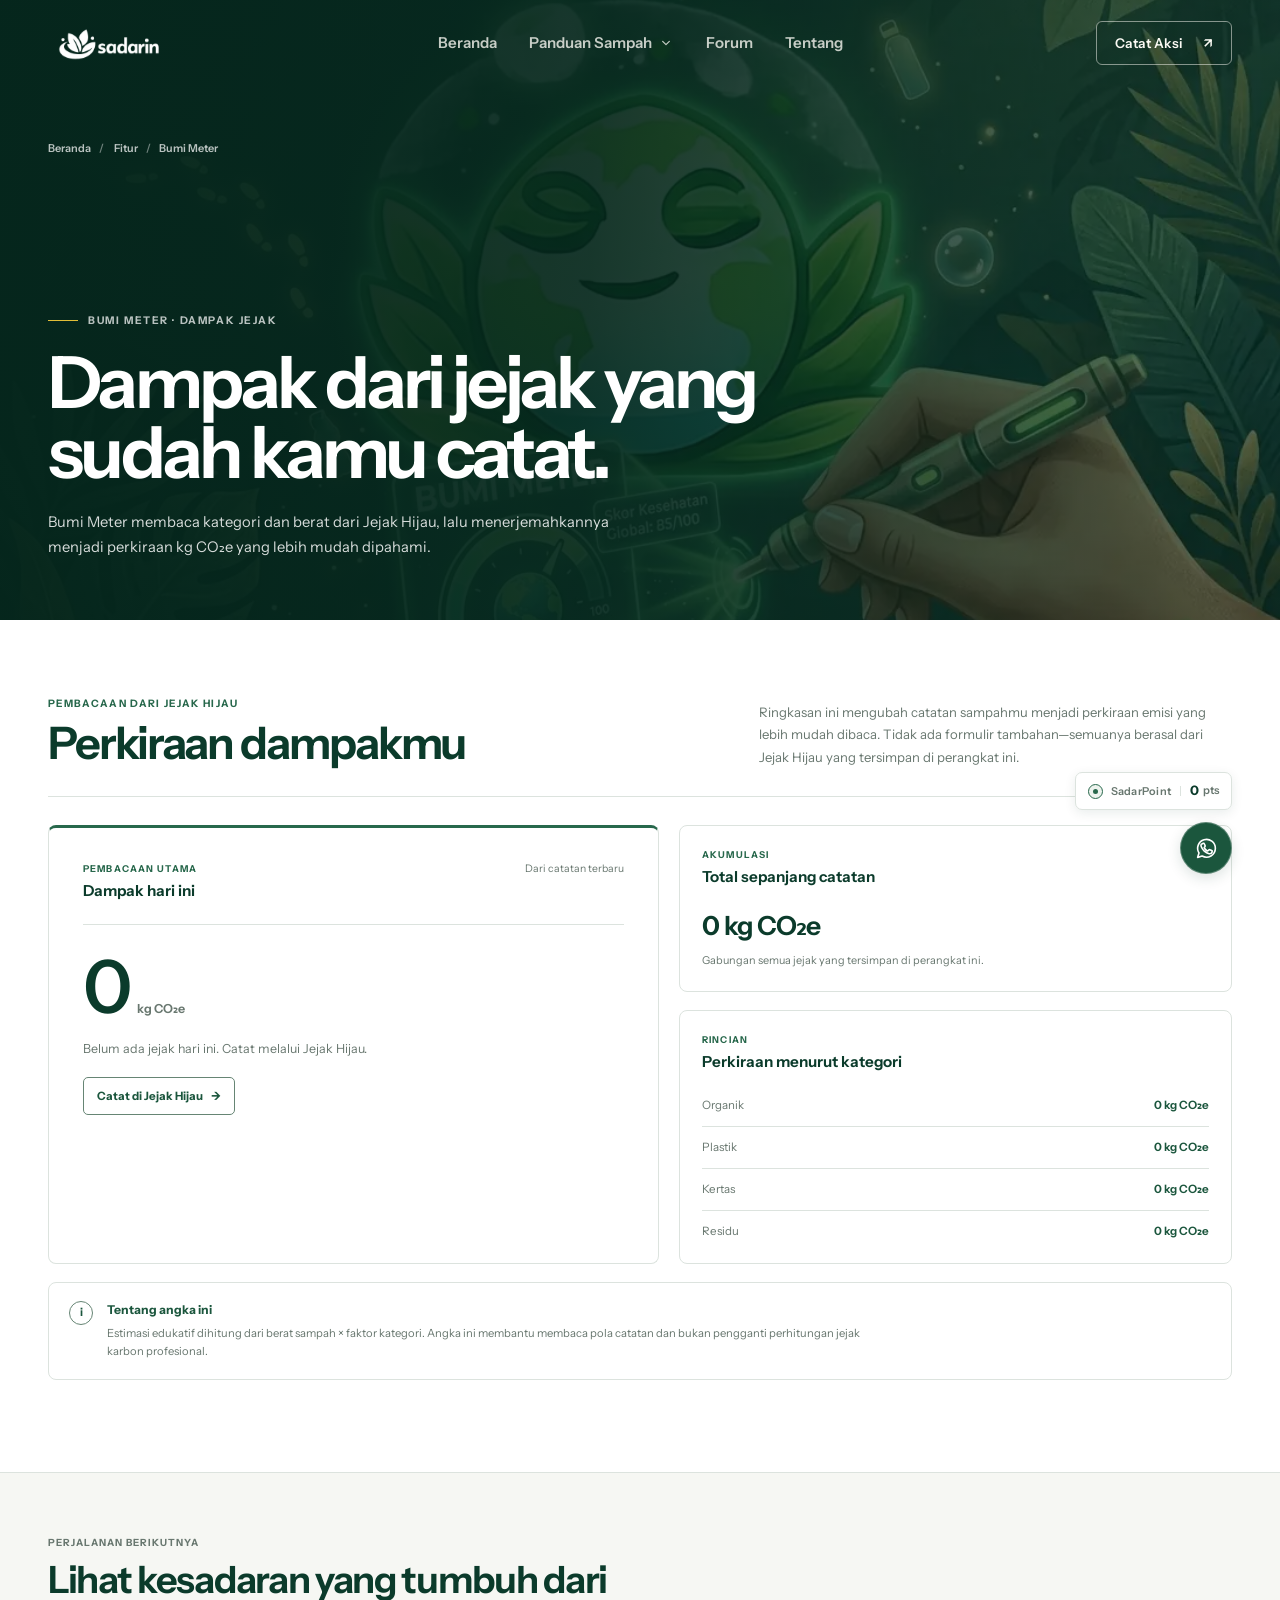
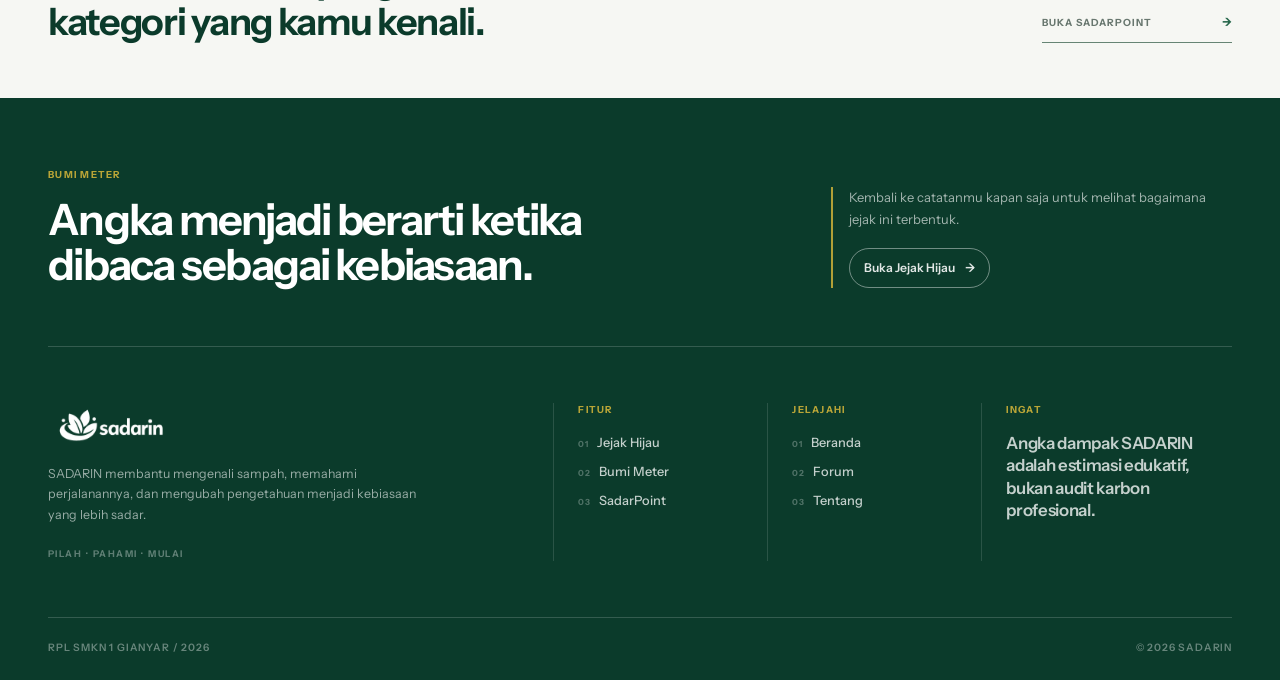
==== commit 9386ac62: "30 agustus" ====
--- a/bumi-meter.html
+++ b/bumi-meter.html
@@ -9,7 +9,7 @@
   <link rel="preconnect" href="https://fonts.gstatic.com" crossorigin>
   <link href="https://fonts.googleapis.com/css2?family=Instrument+Sans:wght@400;500;600;700&display=swap" rel="stylesheet">
   <link rel="stylesheet" href="css/style.css?v=20260828">
-  <link rel="stylesheet" href="css/fitur.css?v=20260829">
+  <link rel="stylesheet" href="css/fitur.css?v=20260830-2">
   <link rel="icon" href="assets/logo/logo-sadarin.svg">
 </head>
 <body class="feature-page feature-page--bumi">
@@ -232,25 +232,30 @@
               perkiraan kg CO₂e yang lebih mudah dipahami.
             </p>
           </div>
-          <div class="bumi-hero__earth" aria-hidden="true">
-            <img src="assets/images/features/bumi-meter.png" alt="">
-          </div>
         </div>
       </div>
     </section>
     <section class="feature-main" aria-labelledby="reading-title">
       <div class="feature-main__container">
-        <header class="journal-intro">
-          <span class="feature-section-label">Pembacaan dari Jejak Hijau</span>
-          <h2 class="feature-section-title" id="reading-title">Perkiraan dampakmu</h2>
+        <header class="bumi-intro">
+          <div class="bumi-intro__heading">
+            <span class="feature-section-label">Pembacaan dari Jejak Hijau</span>
+            <h2 class="feature-section-title" id="reading-title">Perkiraan dampakmu</h2>
+          </div>
           <p class="feature-section-copy">
-            Tidak ada formulir baru di sini. Semua angka berasal dari catatan yang tersimpan pada
-            perangkat ini.
+            Ringkasan ini mengubah catatan sampahmu menjadi perkiraan emisi yang lebih mudah dibaca.
+            Tidak ada formulir tambahan—semuanya berasal dari Jejak Hijau yang tersimpan di perangkat ini.
           </p>
         </header>
         <div class="bumi-reading">
-          <div class="bumi-reading__today">
-            <span>Hari ini</span>
+          <section class="bumi-reading__today" aria-labelledby="today-impact-title">
+            <header class="bumi-panel-heading">
+              <div>
+                <span>Pembacaan utama</span>
+                <h3 id="today-impact-title">Dampak hari ini</h3>
+              </div>
+              <small>Dari catatan terbaru</small>
+            </header>
             <div class="bumi-reading__number">
               <strong data-co2-today>0</strong>
               <small>kg CO₂e</small>
@@ -260,27 +265,33 @@
               Catat di Jejak Hijau
               <span aria-hidden="true">→</span>
             </a>
-          </div>
+          </section>
           <div class="bumi-reading__details">
-            <div class="bumi-reading__lifetime">
-              <span>Total sepanjang catatan</span>
+            <section class="bumi-reading__lifetime" aria-labelledby="lifetime-impact-title">
+              <span>Akumulasi</span>
+              <h3 id="lifetime-impact-title">Total sepanjang catatan</h3>
               <strong>
                 <span data-co2-lifetime>0</span>
                 kg CO₂e
               </strong>
-            </div>
-            <div class="bumi-breakdown">
-              <span>Perkiraan menurut kategori</span>
+              <small>Gabungan semua jejak yang tersimpan di perangkat ini.</small>
+            </section>
+            <section class="bumi-breakdown" aria-labelledby="category-impact-title">
+              <span>Rincian</span>
+              <h3 id="category-impact-title">Perkiraan menurut kategori</h3>
               <ul data-co2-breakdown></ul>
-            </div>
+            </section>
           </div>
         </div>
         <aside class="bumi-method-note">
-          <strong>Tentang angka ini</strong>
-          <p>
-            Estimasi edukatif dihitung dari berat sampah × faktor kategori. Angka ini membantu membaca
-            pola catatan dan bukan pengganti perhitungan jejak karbon profesional.
-          </p>
+          <span class="bumi-method-note__mark" aria-hidden="true">i</span>
+          <div>
+            <strong>Tentang angka ini</strong>
+            <p>
+              Estimasi edukatif dihitung dari berat sampah × faktor kategori. Angka ini membantu membaca
+              pola catatan dan bukan pengganti perhitungan jejak karbon profesional.
+            </p>
+          </div>
         </aside>
       </div>
     </section>
--- a/css/fitur.css
+++ b/css/fitur.css
@@ -126,9 +126,31 @@
 .feature-page--journal .feature-hero {
   min-height: 580px;
   padding: calc(var(--header-height) + 44px) 0 54px;
-  background-image: linear-gradient(92deg, rgba(5, 38, 28, .97) 0%, rgba(5, 38, 28, .91) 46%, rgba(5, 38, 28, .54) 100%), url("../assets/images/hero-jejak.jpg");
+  background-image: linear-gradient(92deg, rgba(5, 38, 28, .97) 0%, rgba(5, 38, 28, .91) 46%, rgba(5, 38, 28, .54) 100%), url("../assets/images/hero-jejak.webp");
   background-position: 58% center;
   background-size: cover;
+}
+
+.feature-page--bumi .feature-hero,
+.feature-page--points .feature-hero {
+  min-height: 580px;
+  padding: calc(var(--header-height) + 44px) 0 54px;
+  background-position: center;
+  background-size: cover;
+}
+
+.feature-page--bumi .feature-hero {
+  background-image: linear-gradient(92deg, rgba(5, 38, 28, .98) 0%, rgba(5, 38, 28, .92) 46%, rgba(5, 38, 28, .62) 100%), url("../assets/images/hero-bumimeter.webp");
+}
+
+.feature-page--points .feature-hero {
+  background-image: linear-gradient(92deg, rgba(5, 38, 28, .98) 0%, rgba(5, 38, 28, .92) 46%, rgba(5, 38, 28, .62) 100%), url("../assets/images/hero-sadar.webp");
+}
+
+@media (max-width: 639px) {
+  .feature-page--bumi .feature-hero {
+    background-size: auto 125%;
+  }
 }
 
 .journal-hero__grid {
@@ -1289,6 +1311,27 @@
 
 /* Bumi Meter */
 
+.feature-page--bumi .feature-main {
+  background: #ffff;
+}
+
+.bumi-intro {
+  display: grid;
+  gap: 18px;
+  padding-bottom: 28px;
+  border-bottom: 1px solid var(--line);
+}
+
+.bumi-intro .feature-section-title {
+  max-width: 520px;
+  font-size: clamp(2rem, 6vw, 2.8rem);
+}
+
+.bumi-intro .feature-section-copy {
+  max-width: 610px;
+  margin-top: 0;
+}
+
 .bumi-hero {
   min-height: 540px;
 }
@@ -1312,24 +1355,53 @@
 
 .bumi-reading {
   display: grid;
-  gap: 38px;
+  gap: 18px;
+  margin-top: 28px;
 }
 
 .bumi-reading__today {
-  padding-bottom: 34px;
+  padding: clamp(22px, 4vw, 34px);
+  border: 1px solid var(--line);
+  border-top: 3px solid var(--green-700);
+  border-radius: 8px;
+  background: var(--surface);
+}
+
+.bumi-panel-heading {
+  display: flex;
+  justify-content: space-between;
+  gap: 20px;
+  padding-bottom: 22px;
   border-bottom: 1px solid var(--line);
 }
 
-.bumi-reading__today > span,
+.bumi-panel-heading span,
 .bumi-reading__lifetime > span,
 .bumi-breakdown > span {
   display: block;
-  margin-bottom: 8px;
-  color: var(--muted);
-  font-size: .64rem;
-  font-weight: 700;
-  letter-spacing: .1em;
+  margin-bottom: 5px;
+  color: var(--green-700);
+  font-size: .59rem;
+  font-weight: 750;
+  letter-spacing: .12em;
   text-transform: uppercase;
+}
+
+.bumi-panel-heading h3,
+.bumi-reading__lifetime h3,
+.bumi-breakdown h3 {
+  color: var(--green-950);
+  font-size: .95rem;
+  font-weight: 650;
+  line-height: 1.35;
+}
+
+.bumi-panel-heading > small {
+  align-self: start;
+  color: var(--muted);
+  font-size: .65rem;
+  line-height: 1.4;
+  text-align: right;
 }
 
 .bumi-reading__number {
@@ -1337,14 +1409,15 @@
   flex-wrap: wrap;
   align-items: baseline;
   gap: 7px;
+  margin-top: 27px;
   color: var(--green-950);
 }
 
 .bumi-reading__number strong {
-  font-size: clamp(3.8rem, 20vw, 7rem);
-  font-weight: 500;
+  font-size: clamp(3rem, 13vw, 4.6rem);
+  font-weight: 550;
   line-height: .95;
-  letter-spacing: -.06em;
+  letter-spacing: -.045em;
 }
 
 .bumi-reading__number small {
@@ -1354,17 +1427,22 @@
 }
 
 .bumi-reading__today p {
-  margin-top: 15px;
+  max-width: 430px;
+  margin-top: 18px;
   color: var(--muted);
   font-size: .78rem;
+  line-height: 1.6;
 }
 
 .bumi-reading__today a {
   display: inline-flex;
+  align-items: center;
   gap: 8px;
-  margin-top: 16px;
-  padding-bottom: 3px;
-  border-bottom: 1px solid var(--green-soft);
+  min-height: 38px;
+  margin-top: 18px;
+  padding: 0 13px;
+  border: 1px solid var(--green-soft);
+  border-radius: 5px;
   color: var(--green-800);
   font-size: .72rem;
   font-weight: 700;
@@ -1372,16 +1450,36 @@
 
 .bumi-reading__details {
   display: grid;
-  gap: 30px;
+  gap: 18px;
+}
+
+.bumi-reading__lifetime,
+.bumi-breakdown {
+  padding: 22px;
+  border: 1px solid var(--line);
+  border-radius: 8px;
+  background: var(--surface);
 }
 
 .bumi-reading__lifetime strong {
+  display: block;
+  margin-top: 18px;
   color: var(--green-950);
-  font-size: 1.45rem;
-  font-weight: 600;
+  font-size: 1.65rem;
+  font-weight: 650;
+  letter-spacing: -.025em;
+}
+
+.bumi-reading__lifetime > small {
+  display: block;
+  margin-top: 7px;
+  color: var(--muted);
+  font-size: .68rem;
+  line-height: 1.55;
 }
 
 .bumi-breakdown ul {
+  margin-top: 12px;
   list-style: none;
 }
 
@@ -1389,10 +1487,15 @@
   display: flex;
   justify-content: space-between;
   gap: 18px;
-  padding: 11px 0;
+  padding: 12px 0;
   border-bottom: 1px solid var(--line);
   color: var(--muted);
   font-size: .72rem;
+}
+
+.bumi-breakdown li:last-child {
+  padding-bottom: 0;
+  border-bottom: 0;
 }
 
 .bumi-breakdown li strong {
@@ -1401,10 +1504,26 @@
 }
 
 .bumi-method-note {
-  margin-top: 44px;
-  padding: 20px 0 0 18px;
-  border-top: 1px solid var(--line);
-  border-left: 2px solid var(--green-soft);
+  display: flex;
+  gap: 14px;
+  margin-top: 18px;
+  padding: 18px 20px;
+  border: 1px solid var(--line);
+  border-radius: 8px;
+  background: var(--surface);
+}
+
+.bumi-method-note__mark {
+  display: grid;
+  flex: 0 0 24px;
+  width: 24px;
+  height: 24px;
+  place-items: center;
+  border: 1px solid var(--green-soft);
+  border-radius: 50%;
+  color: var(--green-800);
+  font-size: .7rem;
+  font-weight: 750;
 }
 
 .bumi-method-note strong {
@@ -1414,7 +1533,7 @@
 }
 
 .bumi-method-note p {
-  max-width: 640px;
+  max-width: 760px;
   margin-top: 6px;
   color: var(--muted);
   font-size: .7rem;
@@ -1423,17 +1542,44 @@
 
 /* SadarPoint */
 
-.point-hero .feature-hero__content {
-  max-width: 820px;
+.point-hero__grid {
+  display: grid;
+  gap: 34px;
+}
+
+.bumi-hero__grid .feature-hero__content,
+.point-hero__grid .feature-hero__content {
+  max-width: 760px;
+  padding-top: 52px;
+}
+
+.bumi-hero__grid .feature-hero__lead,
+.point-hero__grid .feature-hero__lead {
+  max-width: 590px;
+  font-size: .92rem;
 }
 
 .point-summary {
   display: grid;
-  gap: 44px;
+  gap: 22px;
+}
+
+.feature-page--points .journal-intro {
+  display: block;
+  margin-bottom: 36px;
 }
 
 .sadarin-level {
-  padding-bottom: 34px;
+  padding: clamp(22px, 5vw, 38px);
+  border: 1px solid var(--line);
+  border-radius: 14px;
+  background: var(--surface);
+  box-shadow: 0 12px 34px rgba(11, 59, 43, .06);
+  transition: border-color 240ms ease, box-shadow 280ms var(--ease-out), transform 280ms var(--ease-out);
+}
+
+.sadarin-level__heading {
+  padding-bottom: 22px;
   border-bottom: 1px solid var(--line);
 }
 
@@ -1449,35 +1595,111 @@
   display: block;
   margin-top: 8px;
   color: var(--green-950);
-  font-size: clamp(2.1rem, 10vw, 4rem);
+  font-size: clamp(2.05rem, 9vw, 3.65rem);
   font-weight: 650;
   line-height: 1.02;
   letter-spacing: -.045em;
 }
 
+.sadarin-level__heading p {
+  max-width: 470px;
+  margin-top: 12px;
+  color: var(--muted);
+  font-size: .72rem;
+  line-height: 1.6;
+}
+
+.sadarin-level__overview {
+  display: grid;
+  grid-template-columns: minmax(128px, 168px) minmax(0, 1fr);
+  align-items: center;
+  gap: clamp(20px, 5vw, 34px);
+  margin-top: 26px;
+}
+
+.sadarin-level__dial {
+  position: relative;
+  width: min(100%, 168px);
+  aspect-ratio: 1;
+}
+
+.sadarin-level__dial svg {
+  display: block;
+  width: 100%;
+  height: 100%;
+  overflow: visible;
+  transform: rotate(-90deg);
+}
+
+.sadarin-level__dial circle {
+  fill: none;
+  stroke-width: 10;
+}
+
+.sadarin-level__dial-track {
+  stroke: #e5ebe6;
+}
+
+.sadarin-level__dial-progress {
+  stroke: var(--green-700);
+  stroke-dasharray: 100;
+  stroke-dashoffset: 100;
+  stroke-linecap: round;
+  transition: stroke-dashoffset 950ms cubic-bezier(.2, .78, .25, 1);
+}
+
 .sadarin-level__score {
-  display: flex;
-  align-items: baseline;
-  gap: 8px;
-  margin-top: 22px;
+  position: absolute;
+  inset: 0;
+  display: grid;
+  align-content: center;
+  justify-items: center;
+  padding-top: 2px;
+  text-align: center;
 }
 
 .sadarin-level__score strong {
   color: var(--green-800);
-  font-size: 1.65rem;
+  font-size: clamp(1.65rem, 5vw, 2.15rem);
+  font-weight: 680;
+  line-height: 1;
 }
 
 .sadarin-level__score span {
-  color: var(--muted);
-  font-size: .7rem;
+  margin-top: 5px;
+  color: var(--muted);
+  font-size: .61rem;
   font-weight: 650;
+}
+
+.sadarin-level__score small {
+  margin-top: 2px;
+  color: color-mix(in srgb, var(--muted) 72%, transparent);
+  font-size: .52rem;
+}
+
+.sadarin-level__next > span {
+  color: var(--green-700);
+  font-size: .58rem;
+  font-weight: 750;
+  letter-spacing: .1em;
+  text-transform: uppercase;
+}
+
+.sadarin-level__next > p {
+  margin-top: 7px;
+  color: var(--green-950);
+  font-size: .78rem;
+  font-weight: 650;
+  line-height: 1.45;
 }
 
 .sadarin-level__progress {
   width: 100%;
-  height: 4px;
-  margin-top: 16px;
+  height: 5px;
+  margin-top: 14px;
   overflow: hidden;
+  border-radius: 99px;
   background: var(--line);
 }
 
@@ -1485,38 +1707,95 @@
   display: block;
   width: 0;
   height: 100%;
+  border-radius: inherit;
   background: var(--yellow);
-  transition: width 360ms var(--ease-out);
-}
-
-.sadarin-level > p {
-  margin-top: 9px;
-  color: var(--muted);
-  font-size: .68rem;
+  transition: width 800ms var(--ease-out);
+}
+
+.sadarin-level__rules {
+  display: grid;
+  grid-template-columns: repeat(3, minmax(0, 1fr));
+  gap: 1px;
+  margin-top: 26px;
+  overflow: hidden;
+  border: 1px solid var(--line);
+  border-radius: 9px;
+  background: var(--line);
+}
+
+.sadarin-level__rules div {
+  min-width: 0;
+  padding: 13px 10px;
+  background: var(--paper);
+}
+
+.sadarin-level__rules span,
+.sadarin-level__rules strong {
+  display: block;
+}
+
+.sadarin-level__rules span {
+  min-height: 2.7em;
+  color: var(--muted);
+  font-size: .55rem;
+  line-height: 1.35;
+}
+
+.sadarin-level__rules strong {
+  margin-top: 6px;
+  color: var(--green-800);
+  font-size: .7rem;
+  font-weight: 700;
 }
 
 .sadarin-level__today {
   display: flex;
   justify-content: space-between;
   gap: 15px;
-  margin-top: 26px;
+  margin-top: 20px;
   padding-top: 16px;
   border-top: 1px solid var(--line);
   color: var(--muted);
   font-size: .72rem;
 }
 
+.sadarin-level__today strong {
+  color: var(--green-950);
+}
+
+.sadarin-achievements {
+  overflow: hidden;
+  border: 1px solid var(--line);
+  border-radius: 14px;
+  background: var(--surface);
+  box-shadow: 0 12px 34px rgba(11, 59, 43, .05);
+  transition: border-color 240ms ease, box-shadow 280ms var(--ease-out), transform 280ms var(--ease-out);
+}
+
 .sadarin-achievements__head {
   display: flex;
+  align-items: flex-start;
   justify-content: space-between;
   gap: 18px;
-  padding-bottom: 14px;
+  padding: 22px clamp(18px, 4vw, 28px) 18px;
   border-bottom: 1px solid var(--line);
   color: var(--green-800);
   font-size: .74rem;
   font-weight: 700;
 }
 
+.sadarin-achievements__head span,
+.sadarin-achievements__head small {
+  display: block;
+}
+
+.sadarin-achievements__head small {
+  margin-top: 5px;
+  color: var(--muted);
+  font-size: .6rem;
+  font-weight: 500;
+}
+
 .sadarin-achievements__head strong {
   color: var(--muted);
   font-size: .64rem;
@@ -1532,9 +1811,18 @@
   grid-template-columns: 22px minmax(0, 1fr) auto;
   align-items: center;
   gap: 11px;
-  padding: 15px 0;
+  padding: 16px clamp(18px, 4vw, 28px);
   border-bottom: 1px solid var(--line);
   color: var(--muted);
+  transition: background-color 180ms ease;
+}
+
+.sadarin-achievement:last-child {
+  border-bottom: 0;
+}
+
+.sadarin-achievement:hover {
+  background: var(--paper);
 }
 
 .sadarin-achievement__mark {
@@ -1580,10 +1868,37 @@
 }
 
 .point-note {
-  margin-top: 38px;
+  max-width: 760px;
+  margin: 30px auto 0;
+  padding-left: 14px;
+  border-left: 2px solid var(--yellow);
   color: var(--muted);
   font-size: .68rem;
   line-height: 1.6;
+}
+
+.point-summary.is-reveal-ready > * {
+  opacity: 0;
+  transform: translateY(18px);
+}
+
+.point-summary.is-visible > * {
+  opacity: 1;
+  transform: translateY(0);
+  transition: opacity 560ms ease, transform 680ms var(--ease-out);
+}
+
+.point-summary.is-visible > :nth-child(2) {
+  transition-delay: 90ms;
+}
+
+@media (hover: hover) and (pointer: fine) {
+  .sadarin-level:hover,
+  .sadarin-achievements:hover {
+    border-color: var(--green-soft);
+    box-shadow: 0 18px 42px rgba(11, 59, 43, .09);
+    transform: translateY(-3px);
+  }
 }
 
 /* Shared closing and feedback */
@@ -1723,9 +2038,26 @@
 
 }
 
+@media (max-width: 767px) {
+  .sadarin-level__overview {
+    grid-template-columns: 126px minmax(0, 1fr);
+    gap: 16px;
+  }
+
+  .sadarin-level__dial {
+    width: 126px;
+  }
+}
+
 @media (min-width: 768px) {
   .feature-main {
     padding: 76px 0 92px;
+  }
+
+  .bumi-intro {
+    grid-template-columns: minmax(0, .9fr) minmax(320px, .7fr);
+    align-items: end;
+    gap: clamp(44px, 8vw, 110px);
   }
 
   .feature-section-tittle {
@@ -1818,37 +2150,24 @@
     margin-left: 4px;
   }
 
-  .feature-page--bumi .feature-hero h1 {
-    font-size: 4rem;
-  }
-
-  .bumi-hero__grid {
-    grid-template-columns: minmax(0, 1fr) 240px;
-  }
-
-  .bumi-hero__earth {
-    width: 240px;
-  }
-
   .bumi-reading {
-    grid-template-columns: minmax(0, 1.08fr) minmax(280px, .92fr);
-    align-items: start;
-    gap: clamp(54px, 8vw, 110px);
+    grid-template-columns: minmax(0, 1.05fr) minmax(320px, .95fr);
+    align-items: stretch;
+    gap: 20px;
   }
 
   .bumi-reading__details {
-    padding-top: 28px;
+    grid-template-rows: auto 1fr;
   }
 
   .point-summary {
     grid-template-columns: minmax(280px, .82fr) minmax(0, 1.18fr);
-    align-items: start;
-    gap: clamp(54px, 8vw, 110px);
+    align-items: stretch;
+    gap: 22px;
   }
 
   .sadarin-level {
-    padding-right: 20px;
-    border-bottom: 0;
+    min-width: 0;
   }
 
   .sadarin-toast {
@@ -1859,6 +2178,11 @@
 
 @media (min-width: 900px) {
   .feature-page--journal .feature-hero {
+    min-height: 600px;
+  }
+
+  .feature-page--bumi .feature-hero,
+  .feature-page--points .feature-hero {
     min-height: 600px;
   }
 
@@ -1873,6 +2197,23 @@
     padding-top: 0;
   }
 
+  .bumi-hero__grid,
+  .point-hero__grid {
+    grid-template-columns: minmax(0, 1fr) 310px;
+    align-items: end;
+    gap: clamp(50px, 8vw, 120px);
+    padding-top: 55px;
+  }
+
+  .bumi-hero__grid .feature-hero__content,
+  .point-hero__grid .feature-hero__content {
+    padding-top: 0;
+  }
+
+  .feature-page--bumi .feature-hero {
+    background-position: 56% 43%;
+  }
+
   .journal-today {
     margin-bottom: 6px;
   }
@@ -1899,11 +2240,37 @@
     font-size: .92rem;
   }
 
+  .feature-page--points .journal-intro {
+    max-width: 830px;
+    margin: 0 auto 52px;
+    text-align: center;
+  }
+
+  .feature-page--points .journal-intro .feature-section-title,
+  .feature-page--points .journal-intro .feature-section-copy {
+    margin-inline: auto;
+  }
+
+  .feature-page--points .journal-intro .feature-section-title {
+    max-width: 760px;
+    font-size: clamp(3rem, 4vw, 3.55rem);
+  }
+
+  .feature-page--points .journal-intro .feature-section-copy {
+    margin-top: 18px;
+  }
+
   .feature-page--journal .feature-hero {
     min-height: 620px;
     padding-top: calc(var(--header-height) + 54px);
   }
 
+  .feature-page--bumi .feature-hero,
+  .feature-page--points .feature-hero {
+    min-height: 620px;
+    padding-top: calc(var(--header-height) + 54px);
+  }
+
   .journal-hero__grid .feature-hero__content {
     padding-top: 0;
   }
@@ -1915,14 +2282,6 @@
 
   .sadarin-history {
     margin-top: 92px;
-  }
-
-  .bumi-hero__earth {
-    width: 310px;
-  }
-
-  .bumi-hero__grid {
-    grid-template-columns: minmax(0, 1fr) 310px;
   }
 
 }
